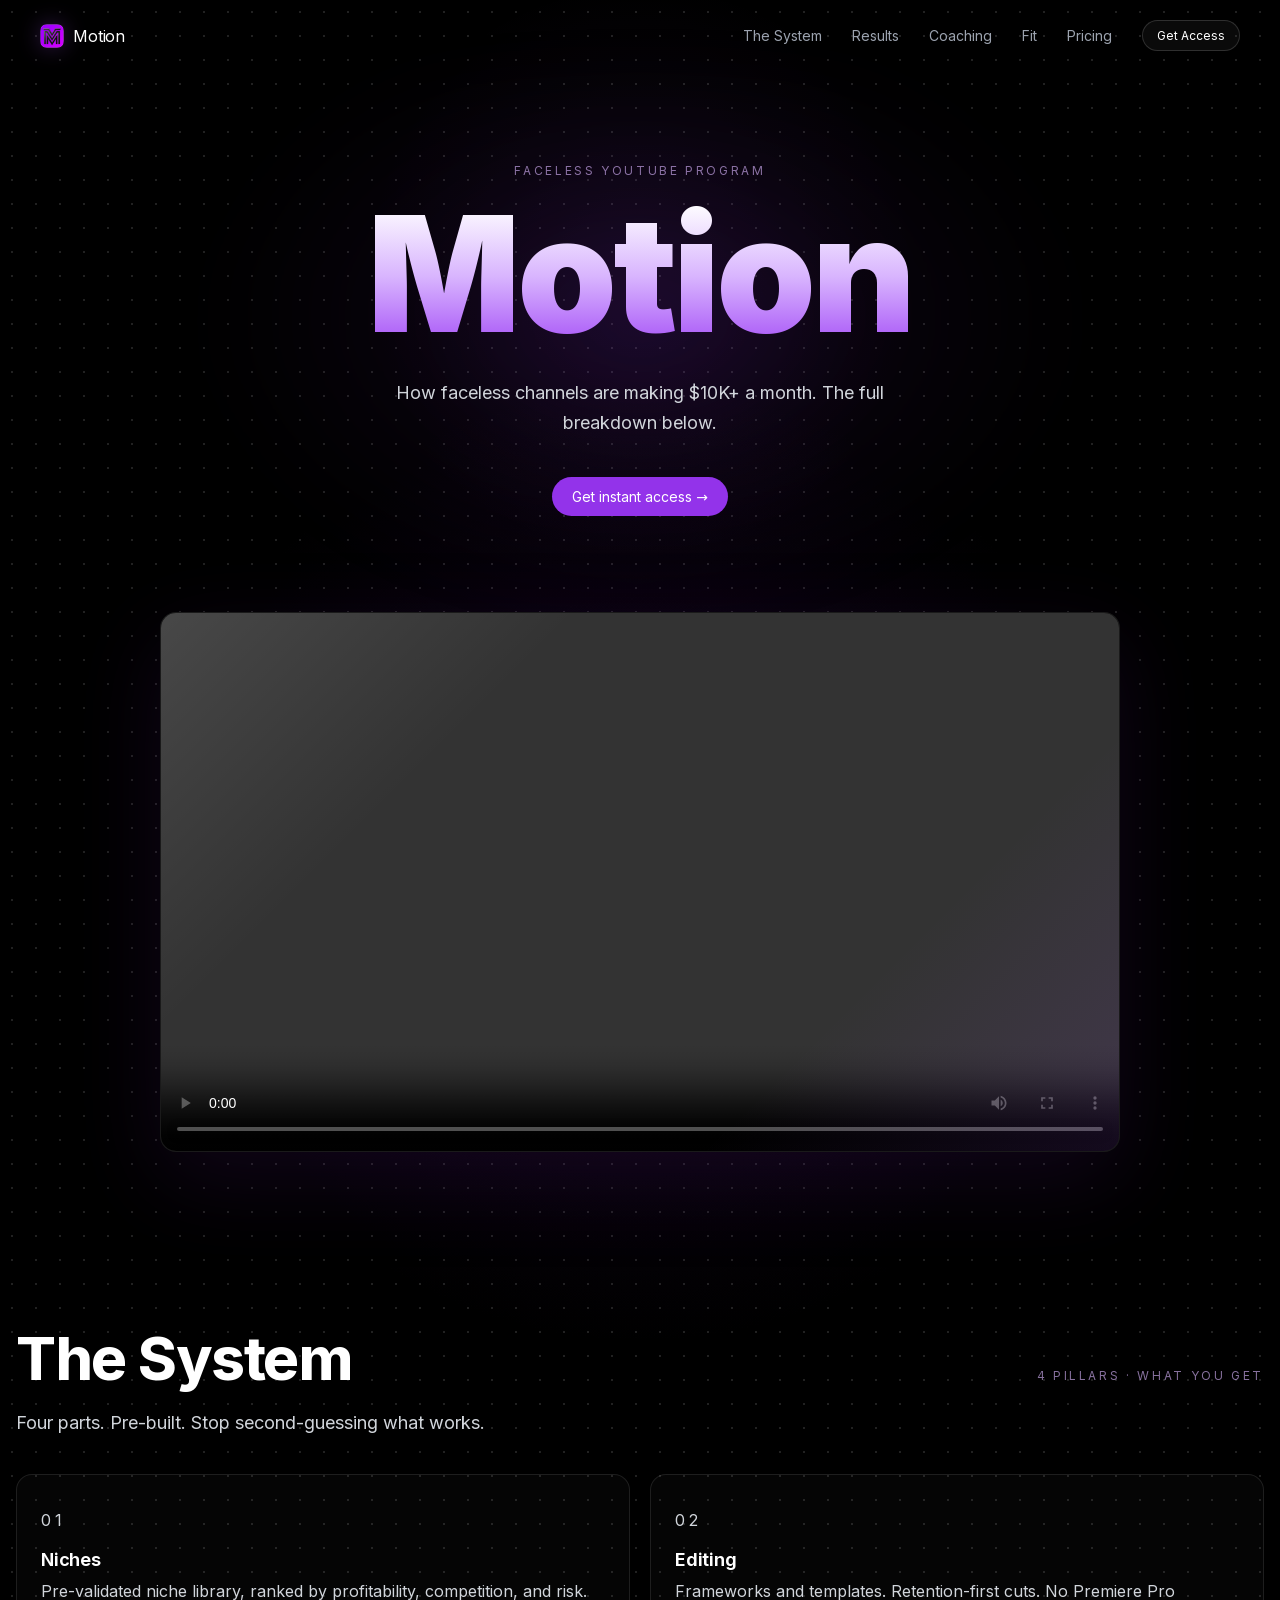
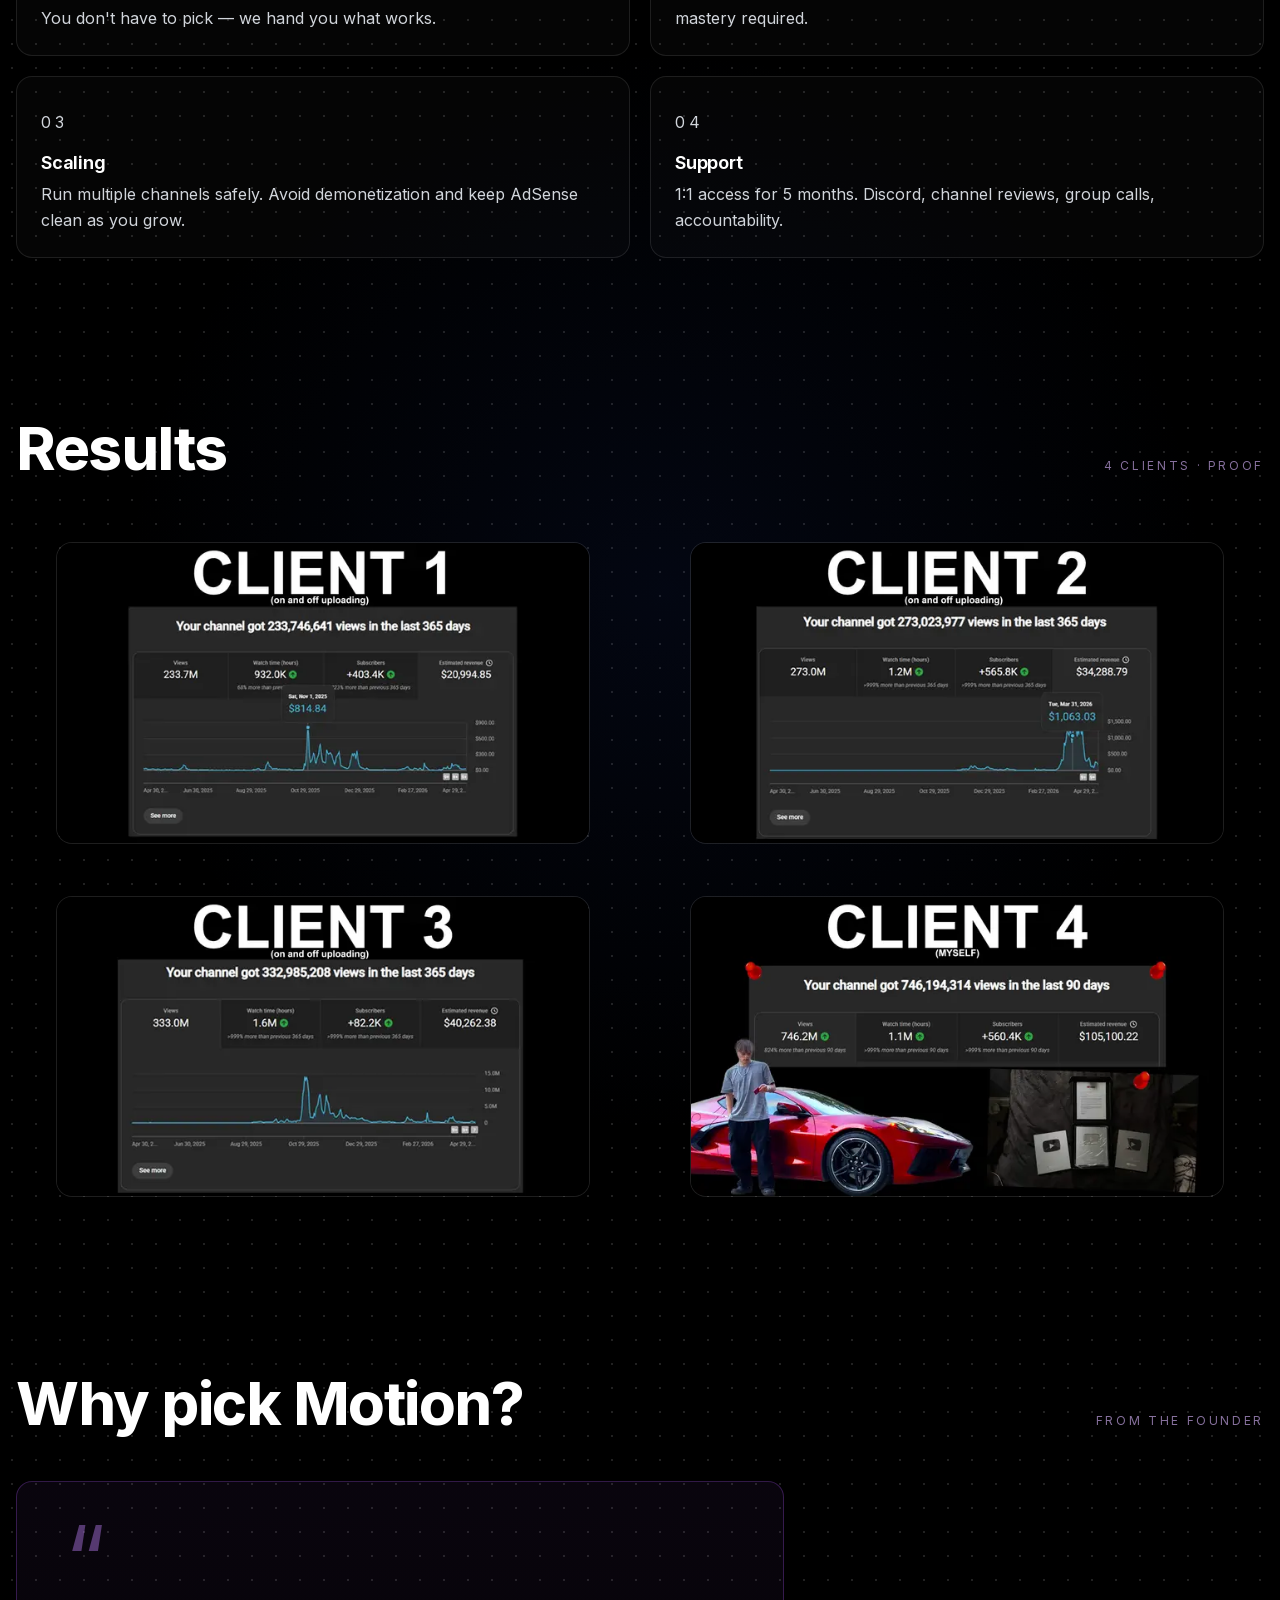
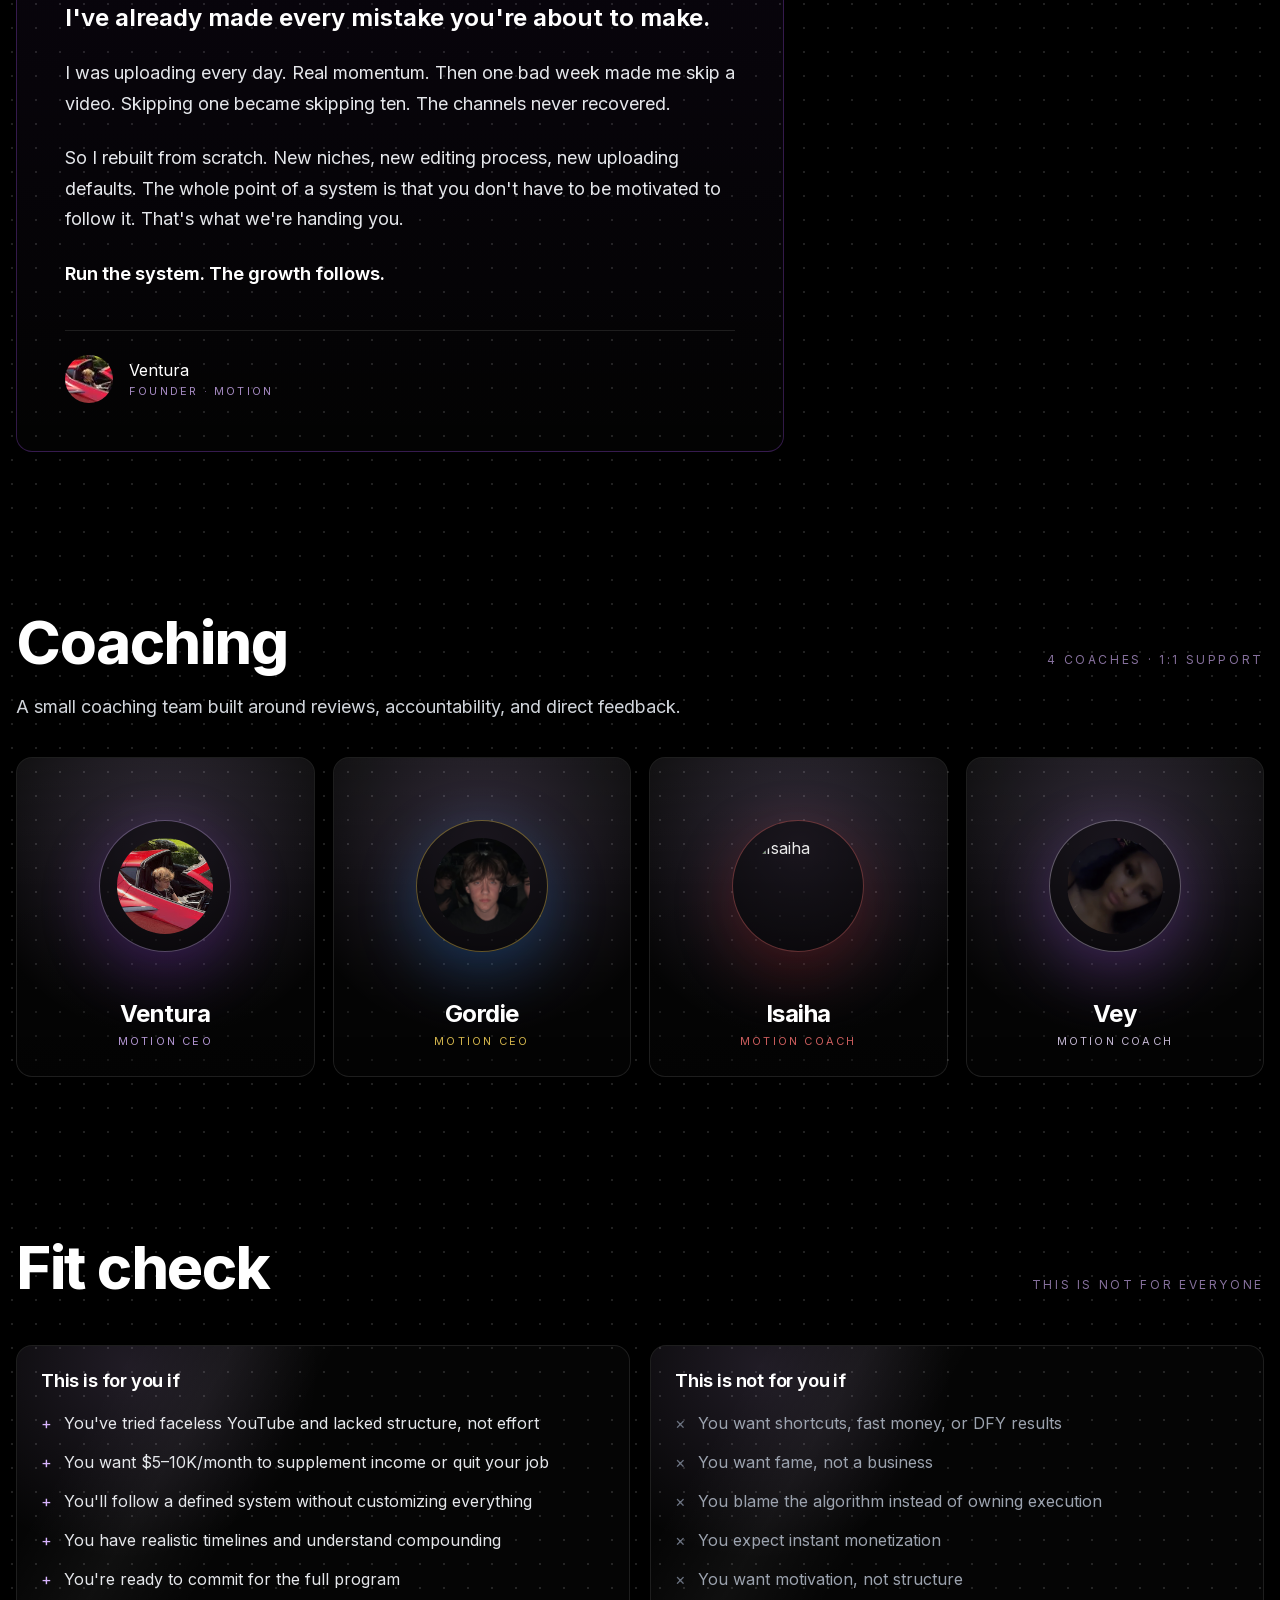
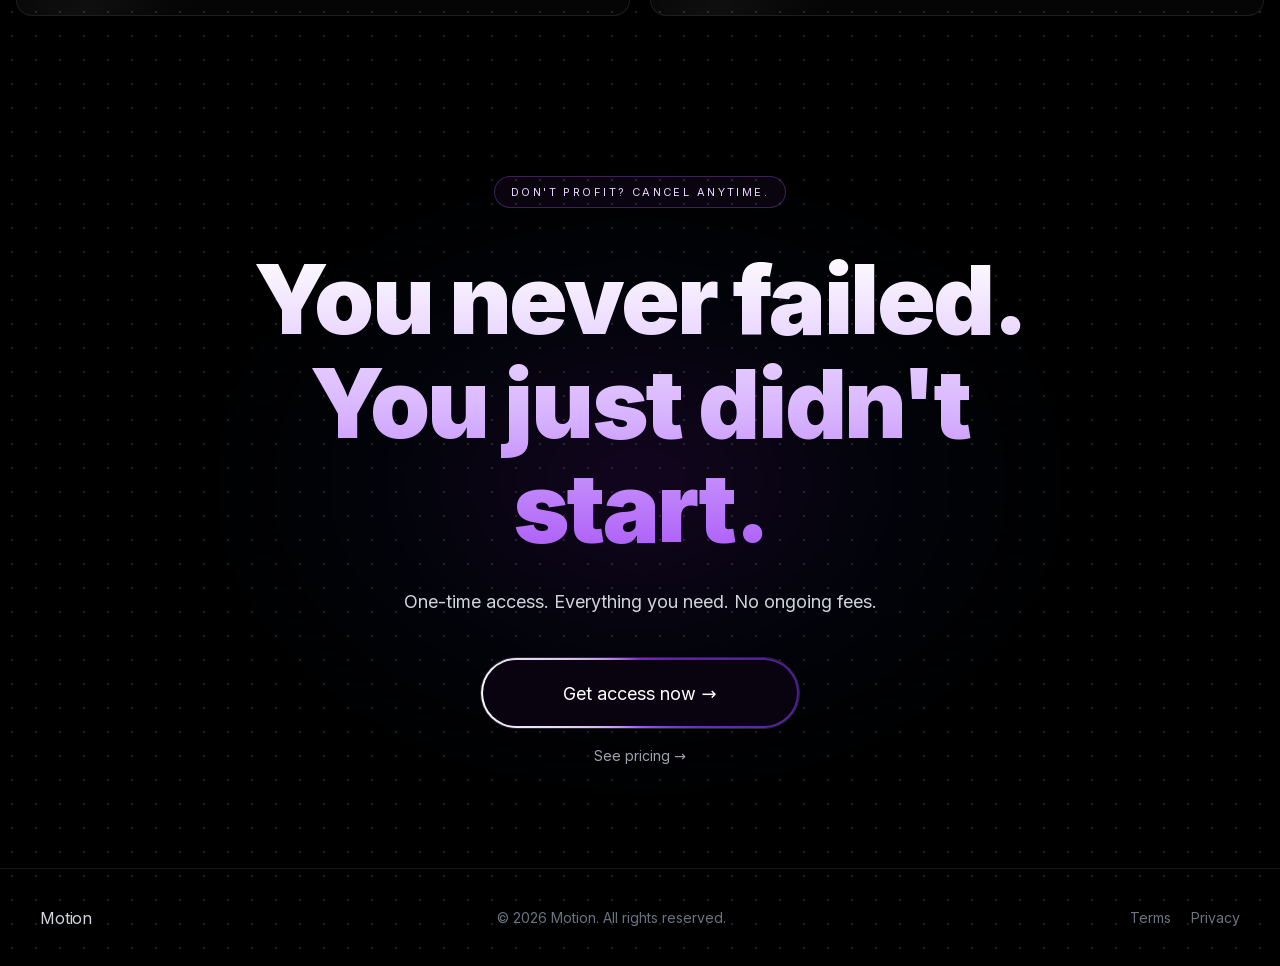
==== index.html @ a5bcd972 "Updated Repo New changes" ====
<!doctype html>
<html lang="en">
  <head>
    <meta charset="utf-8">
    <meta name="viewport" content="width=device-width, initial-scale=1">
    <title>Motion</title>
    <meta name="description" content="How faceless channels are making $10K+ a month.">
    <link rel="icon" type="image/png" href="./assets/motion-logo.png">
    <link rel="apple-touch-icon" href="./assets/motion-logo.png">
    <link rel="stylesheet" href="./styles.css">
  </head>
  <body>
    <main class="site">
      <header class="nav">
        <div class="nav-inner">
          <a class="brand" href="./"><img src="./assets/motion-logo.png" alt="" aria-hidden="true">Motion</a>
          <nav class="nav-links" aria-label="Main navigation">
            <a href="#system">The System</a>
            <a href="#results">Results</a>
            <a href="#coaching">Coaching</a>
            <a href="#fit">Fit</a>
            <a href="./pricing/">Pricing</a>
            <a class="pill" href="https://whop.com/joined/m0tion/products/doubletake-cd/">Get Access</a>
          </nav>
        </div>
      </header>

      <section class="hero" id="top">
        <div class="container">
          <p class="eyebrow">FACELESS YOUTUBE PROGRAM</p>
          <h1 class="motion-title text-purple-grad">Motion</h1>
          <p class="hero-copy">How faceless channels are making $10K+ a month. The full breakdown below.</p>
          <a class="primary" href="https://whop.com/joined/m0tion/products/doubletake-cd/">Get instant access →</a>
        </div>
      </section>

      <section class="video-section">
        <div class="container">
          <div class="video-wrap">
            <video class="vsl" src="./assets/vsl.mp4" controls playsinline preload="metadata"></video>
          </div>
        </div>
      </section>

      <section id="system">
        <div class="container">
          <div class="section-head">
            <h2>The System</h2>
            <span>4 PILLARS · WHAT YOU GET</span>
          </div>
          <p class="section-copy">Four parts. Pre-built. Stop second-guessing what works.</p>
          <div class="grid-two">
            <article class="card">
              <p class="num">01</p>
              <h3>Niches</h3>
              <p>Pre-validated niche library, ranked by profitability, competition, and risk. You don't have to pick — we hand you what works.</p>
            </article>
            <article class="card">
              <p class="num">02</p>
              <h3>Editing</h3>
              <p>Frameworks and templates. Retention-first cuts. No Premiere Pro mastery required.</p>
            </article>
            <article class="card">
              <p class="num">03</p>
              <h3>Scaling</h3>
              <p>Run multiple channels safely. Avoid demonetization and keep AdSense clean as you grow.</p>
            </article>
            <article class="card">
              <p class="num">04</p>
              <h3>Support</h3>
              <p>1:1 access for 5 months. Discord, channel reviews, group calls, accountability.</p>
            </article>
          </div>
        </div>
      </section>

      <section id="results">
        <div class="container">
          <div class="section-head">
            <h2>Results</h2>
            <span>4 CLIENTS · PROOF</span>
          </div>
          <div class="proof-grid">
            <figure class="proof"><img src="./assets/client-1.webp" alt="Client 1 — 233.7M views, $20,994 in last 365 days"></figure>
            <figure class="proof"><img src="./assets/client-2.webp" alt="Client 2 — 273.0M views, $34,288 in last 365 days"></figure>
            <figure class="proof"><img src="./assets/client-3.webp" alt="Client 3 — 333.0M views, $40,262 in last 365 days"></figure>
            <figure class="proof"><img src="./assets/client-4.webp" alt="Client 4 — 746.2M views, $105,100 in last 90 days"></figure>
          </div>
        </div>
      </section>

      <section>
        <div class="container">
          <div class="section-head">
            <h2>Why pick Motion?</h2>
            <span>FROM THE FOUNDER</span>
          </div>
          <div class="quote">
            <div class="quote-inner">
              <span class="mark">“</span>
              <article>
                <p>I've already made every mistake you're about to make.</p>
                <p>I was uploading every day. Real momentum. Then one bad week made me skip a video. Skipping one became skipping ten. The channels never recovered.</p>
                <p>So I rebuilt from scratch. New niches, new editing process, new uploading defaults. The whole point of a system is that you don't have to be motivated to follow it. That's what we're handing you.</p>
                <p>Run the system. The growth follows.</p>
              </article>
              <div class="founder">
                <img src="./assets/ventura.webp" alt="Ventura">
                <div>
                  <p>Ventura</p>
                  <p>FOUNDER · MOTION</p>
                </div>
              </div>
            </div>
          </div>
        </div>
      </section>

      <section id="coaching">
        <div class="container">
          <div class="section-head">
            <h2>Coaching</h2>
            <span>4 COACHES · 1:1 SUPPORT</span>
          </div>
          <p class="section-copy">A small coaching team built around reviews, accountability, and direct feedback.</p>
          <div class="coach-grid">
            <a class="coach-card theme-ventura" href="./coaches/coach-1/">
              <span class="coach-photo"><img src="./assets/ventura-coach.jpg" alt="Ventura"></span>
              <span class="coach-info">
                <span class="coach-name">Ventura</span>
                <span class="coach-role">Motion CEO</span>
              </span>
            </a>
            <a class="coach-card theme-gordie" href="./coaches/coach-2/">
              <span class="coach-photo"><img src="./assets/gordie-coach.png" alt="gordie"></span>
              <span class="coach-info">
                <span class="coach-name">Gordie</span>
                <span class="coach-role">Motion CEO</span>
              </span>
            </a>
            <a class="coach-card theme-isaiha" href="./coaches/coach-3/">
              <span class="coach-photo"><img class="face-focus-isaiha" src="./assets/isaiha-coach.png" alt="Isaiha"></span>
              <span class="coach-info">
                <span class="coach-name">Isaiha</span>
                <span class="coach-role">Motion Coach</span>
              </span>
            </a>
            <a class="coach-card theme-vey" href="./coaches/coach-4/">
              <span class="coach-photo"><img class="face-focus-vey" src="./assets/vey-coach.png" alt="Vey"></span>
              <span class="coach-info">
                <span class="coach-name">Vey</span>
                <span class="coach-role">Motion Coach</span>
              </span>
            </a>
          </div>
        </div>
      </section>

      <section id="fit">
        <div class="container">
          <div class="section-head">
            <h2>Fit check</h2>
            <span>THIS IS NOT FOR EVERYONE</span>
          </div>
          <div class="grid-two">
            <article class="fit-card">
              <h3>This is for you if</h3>
              <ul>
                <li><span>+</span><span>You've tried faceless YouTube and lacked structure, not effort</span></li>
                <li><span>+</span><span>You want $5–10K/month to supplement income or quit your job</span></li>
                <li><span>+</span><span>You'll follow a defined system without customizing everything</span></li>
                <li><span>+</span><span>You have realistic timelines and understand compounding</span></li>
                <li><span>+</span><span>You're ready to commit for the full program</span></li>
              </ul>
            </article>
            <article class="fit-card muted">
              <h3>This is not for you if</h3>
              <ul>
                <li><span>×</span><span>You want shortcuts, fast money, or DFY results</span></li>
                <li><span>×</span><span>You want fame, not a business</span></li>
                <li><span>×</span><span>You blame the algorithm instead of owning execution</span></li>
                <li><span>×</span><span>You expect instant monetization</span></li>
                <li><span>×</span><span>You want motivation, not structure</span></li>
              </ul>
            </article>
          </div>
        </div>
      </section>

      <section class="cta">
        <div class="container">
          <span class="badge">DON'T PROFIT? CANCEL ANYTIME.</span>
          <h2 class="text-purple-grad">You never failed. You just didn't start.</h2>
          <p>One-time access. Everything you need. No ongoing fees.</p>
          <a class="big-button" href="https://whop.com/joined/m0tion/products/doubletake-cd/">Get access now →</a>
          <a class="pricing-link" href="./pricing/">See pricing →</a>
        </div>
      </section>

      <footer class="footer">
        <div class="footer-inner">
          <span class="brand">Motion</span>
          <span>© 2026 Motion. All rights reserved.</span>
          <span class="footer-links"><a href="#">Terms</a><a href="#">Privacy</a></span>
        </div>
      </footer>
    </main>
    <script src="./script.js"></script>
  </body>
</html>
---- styles.css ----
@font-face {
  font-family: "MotionSans";
  src: url("./assets/font.woff2") format("woff2");
  font-weight: 100 900;
  font-display: swap;
}

:root {
  color-scheme: dark;
  --bg: #000;
  --white: #fff;
  --muted: #9ca3af;
  --soft: #d1d5db;
  --line: rgba(255, 255, 255, .10);
  --panel: rgba(255, 255, 255, .02);
  --purple: #9333ea;
  --purple-soft: rgba(216, 180, 254, .62);
  --coach-rgb: 168, 85, 247;
  --coach-soft-rgb: 216, 180, 254;
  --coach-contrast-rgb: 147, 51, 234;
  --cursor-rgb: 168, 85, 247;
}

.theme-ventura {
  --coach-rgb: 168, 85, 247;
  --coach-soft-rgb: 216, 180, 254;
  --coach-contrast-rgb: 147, 51, 234;
  --cursor-rgb: 168, 85, 247;
}

.theme-vey {
  --coach-rgb: 192, 132, 252;
  --coach-soft-rgb: 237, 221, 255;
  --coach-contrast-rgb: 168, 85, 247;
  --cursor-rgb: 192, 132, 252;
}

.theme-gordie {
  --coach-rgb: 96, 190, 255;
  --coach-soft-rgb: 255, 218, 92;
  --coach-contrast-rgb: 30, 144, 255;
  --cursor-rgb: 96, 190, 255;
}

.theme-isaiha {
  --coach-rgb: 239, 68, 68;
  --coach-soft-rgb: 248, 113, 113;
  --coach-contrast-rgb: 185, 28, 28;
  --cursor-rgb: 239, 68, 68;
}

* { box-sizing: border-box; }

html {
  scroll-behavior: smooth;
  background: var(--bg);
}

body {
  margin: 0;
  min-height: 100vh;
  font-family: MotionSans, Inter, ui-sans-serif, system-ui, -apple-system, BlinkMacSystemFont, "Segoe UI", sans-serif;
  background:
    radial-gradient(circle at 50% 15%, rgba(88, 28, 135, .19), transparent 30rem),
    radial-gradient(circle at 52% 38%, rgba(30, 64, 175, .10), transparent 34rem),
    radial-gradient(rgba(255,255,255,.13) 1px, transparent 1px),
    #000;
  background-size: auto, auto, 24px 24px, auto;
  color: var(--white);
  letter-spacing: 0;
}

body::before {
  content: "";
  position: fixed;
  inset: 0;
  pointer-events: none;
  background: radial-gradient(circle at var(--mx, 50%) var(--my, 30%), rgba(var(--cursor-rgb), .085), transparent 18rem);
  opacity: .7;
  mix-blend-mode: screen;
}

body.theme-gordie {
  background:
    radial-gradient(circle at 44% 15%, rgba(96, 190, 255, .18), transparent 30rem),
    radial-gradient(circle at 68% 40%, rgba(255, 218, 92, .10), transparent 34rem),
    radial-gradient(rgba(255,255,255,.13) 1px, transparent 1px),
    #000;
  background-size: auto, auto, 24px 24px, auto;
}

body.theme-isaiha {
  background:
    radial-gradient(circle at 48% 14%, rgba(239, 68, 68, .18), transparent 30rem),
    radial-gradient(circle at 60% 42%, rgba(185, 28, 28, .12), transparent 34rem),
    radial-gradient(rgba(255,255,255,.13) 1px, transparent 1px),
    #000;
  background-size: auto, auto, 24px 24px, auto;
}

body.theme-vey {
  background:
    radial-gradient(circle at 48% 14%, rgba(192, 132, 252, .18), transparent 30rem),
    radial-gradient(circle at 58% 42%, rgba(237, 221, 255, .07), transparent 34rem),
    radial-gradient(rgba(255,255,255,.13) 1px, transparent 1px),
    #000;
  background-size: auto, auto, 24px 24px, auto;
}

body.theme-ventura::before,
body.theme-vey::before,
body.theme-gordie::before,
body.theme-isaiha::before {
  background: radial-gradient(circle at var(--mx, 50%) var(--my, 30%), rgba(var(--cursor-rgb), .10), transparent 18rem);
}

a {
  color: inherit;
  text-decoration: none;
}

.site {
  min-height: 100vh;
  overflow-x: hidden;
}

.nav {
  padding: 20px 24px;
}

.nav-inner,
.container,
.footer-inner {
  width: min(100%, 1280px);
  margin: 0 auto;
  padding: 0 16px;
}

.nav-inner {
  display: flex;
  align-items: center;
  justify-content: space-between;
}

.brand {
  display: inline-flex;
  align-items: center;
  gap: 9px;
  font-size: 16px;
  line-height: 1;
  letter-spacing: -.01em;
}

.brand img {
  width: 24px;
  height: 24px;
  display: block;
  border-radius: 7px;
  box-shadow: 0 0 22px rgba(168,85,247,.28);
}

.nav-links {
  display: flex;
  align-items: center;
  gap: 30px;
  color: #9ca3af;
  font-size: 14px;
}

.nav-links a:not(.pill):hover,
.footer a:hover { color: #fff; }

.pill {
  display: inline-flex;
  align-items: center;
  justify-content: center;
  border: 1px solid rgba(255,255,255,.15);
  border-radius: 999px;
  background: rgba(255,255,255,.04);
  color: #fff;
  padding: 7px 14px;
  font-size: 12px;
  transition: .2s ease;
}

.pill:hover {
  background: rgba(255,255,255,.08);
  border-color: rgba(255,255,255,.25);
}

.hero {
  position: relative;
  isolation: isolate;
  padding: 92px 0 96px;
  text-align: center;
}

.hero::before,
.cta::before {
  content: "";
  position: absolute;
  left: 50%;
  top: 50%;
  width: min(860px, 82vw);
  height: min(520px, 58vw);
  border-radius: 999px;
  background:
    radial-gradient(ellipse at 50% 45%, rgba(126, 34, 206, .18), rgba(88, 28, 135, .08) 38%, transparent 72%);
  filter: blur(34px);
  transform: translate(-50%, -50%);
  z-index: -1;
  animation: glowPulse 6s ease-in-out infinite alternate;
}

.cta::before {
  height: min(620px, 68vw);
  background:
    radial-gradient(ellipse at 50% 50%, rgba(126, 34, 206, .16), rgba(30, 64, 175, .055) 42%, transparent 74%);
}

.eyebrow {
  margin: 0;
  color: var(--purple-soft);
  font-size: 12px;
  text-transform: uppercase;
  letter-spacing: .22em;
}

h1,
h2,
h3,
p { margin: 0; }

.motion-title {
  margin-top: 24px;
  font-size: clamp(72px, 13vw, 160px);
  font-weight: 900;
  line-height: .9;
  letter-spacing: -.025em;
}

.text-purple-grad {
  background: linear-gradient(180deg, #fff 0%, rgb(var(--coach-soft-rgb)) 52%, rgb(var(--coach-rgb)) 100%);
  -webkit-background-clip: text;
  background-clip: text;
  color: transparent;
}

.hero-copy {
  width: min(100%, 576px);
  margin: 32px auto 0;
  color: #d1d5db;
  font-size: 18px;
  line-height: 1.65;
}

.primary {
  display: inline-flex;
  align-items: center;
  justify-content: center;
  gap: 8px;
  margin-top: 40px;
  border-radius: 999px;
  background: #9333ea;
  color: white;
  padding: 11px 20px;
  font-size: 14px;
  transition: .2s ease;
}

.primary:hover { background: #a855f7; }

section {
  padding: 80px 0;
}

.video-section {
  padding: 0 0 96px;
}

.video-wrap {
  position: relative;
  aspect-ratio: 16 / 9;
  width: min(100%, 960px);
  margin: 0 auto;
  overflow: hidden;
  border: 1px solid var(--line);
  border-radius: 16px;
  background: #000;
  box-shadow: 0 28px 90px rgba(88, 28, 135, .18);
}

.video-wrap::before {
  content: "";
  position: absolute;
  inset: 0;
  pointer-events: none;
  background: linear-gradient(135deg, rgba(255,255,255,.10), transparent 28%, transparent 72%, rgba(168,85,247,.12));
  z-index: 1;
}

.vsl {
  position: absolute;
  inset: 0;
  width: 100%;
  height: 100%;
  display: block;
  object-fit: cover;
}

.section-head {
  display: flex;
  align-items: baseline;
  justify-content: space-between;
  gap: 32px;
  margin-bottom: 48px;
}

.section-head h2 {
  font-size: clamp(40px, 6vw, 60px);
  font-weight: 750;
  line-height: 1;
  letter-spacing: -.025em;
}

.section-head span {
  flex-shrink: 0;
  color: var(--purple-soft);
  font-size: 12px;
  text-transform: uppercase;
  letter-spacing: .22em;
}

.section-copy {
  max-width: 680px;
  margin-top: -28px;
  margin-bottom: 36px;
  color: #d1d5db;
  font-size: 18px;
  line-height: 1.65;
}

.grid-two {
  display: grid;
  grid-template-columns: repeat(2, minmax(0, 1fr));
  gap: 20px;
}

.card,
.proof,
.quote,
.fit-card,
.plan {
  border: 1px solid var(--line);
  border-radius: 16px;
  background: var(--panel);
}

.card {
  padding: 24px;
  transition: .25s ease;
}

.card:hover,
.plan:hover {
  border-color: rgba(168, 85, 247, .50);
  background: rgba(168,85,247,.055);
  transform: translateY(-3px);
}

.num {
  color: var(--purple-soft);
  font-size: 11px;
  text-transform: uppercase;
  letter-spacing: .22em;
}

.card h3,
.fit-card h3 {
  margin-top: 16px;
  color: #fff;
  font-size: 18px;
  font-weight: 650;
  letter-spacing: -.01em;
}

.card p {
  margin-top: 8px;
  color: #d1d5db;
  font-size: 16px;
  line-height: 1.65;
}

.proof-grid {
  display: grid;
  grid-template-columns: repeat(2, minmax(0, 1fr));
  gap: 20px;
}

.proof {
  overflow: hidden;
  min-height: 292px;
  display: flex;
  align-items: center;
  justify-content: center;
}

.proof img {
  display: block;
  width: 100%;
  height: auto;
  transition: transform .35s ease, filter .35s ease;
}

.proof:hover img {
  transform: scale(1.025);
  filter: brightness(1.08);
}

.quote {
  max-width: 768px;
  overflow: hidden;
  border-color: rgba(168,85,247,.28);
  background: linear-gradient(180deg, rgba(168,85,247,.055), rgba(255,255,255,.01));
}

.quote-inner {
  padding: 48px;
}

.mark {
  display: block;
  color: rgba(192, 132, 252, .42);
  font-size: 92px;
  line-height: .65;
  user-select: none;
}

.quote article {
  margin-top: 12px;
  display: grid;
  gap: 24px;
  color: #e5e7eb;
  font-size: 18px;
  line-height: 1.7;
}

.quote article p:first-child {
  color: #fff;
  font-size: 24px;
  font-weight: 650;
  line-height: 1.35;
}

.quote article p:last-child {
  color: #fff;
  font-weight: 650;
}

.founder {
  display: flex;
  align-items: center;
  gap: 16px;
  margin-top: 40px;
  border-top: 1px solid var(--line);
  padding-top: 24px;
}

.founder img {
  width: 48px;
  height: 48px;
  border-radius: 999px;
}

.founder p:first-child { color: #fff; }
.founder p:last-child {
  margin-top: 4px;
  color: rgba(216, 180, 254, .75);
  font-size: 11px;
  text-transform: uppercase;
  letter-spacing: .2em;
}

.coach-grid {
  display: grid;
  grid-template-columns: repeat(4, minmax(0, 1fr));
  gap: 18px;
}

.coach-card {
  position: relative;
  overflow: hidden;
  display: block;
  min-height: 320px;
  border: 1px solid var(--line);
  border-radius: 16px;
  background: rgba(255,255,255,.02);
  transition: transform .35s cubic-bezier(.2, .8, .2, 1), border-color .35s ease, box-shadow .35s ease, background .35s ease;
}

.coach-card::before {
  content: "";
  position: absolute;
  inset: 0;
  pointer-events: none;
  background:
    linear-gradient(180deg, rgba(255,255,255,.035), transparent 42%, rgba(0,0,0,.38) 100%),
    radial-gradient(circle at 50% 28%, rgba(216,180,254,.20), transparent 12rem);
  z-index: 1;
}

.coach-card::after {
  content: "";
  position: absolute;
  inset: -40%;
  background: conic-gradient(from 180deg, transparent, rgba(var(--coach-rgb),.28), rgba(var(--coach-soft-rgb),.20), transparent 34%);
  opacity: 0;
  transform: rotate(-35deg);
  transition: opacity .35s ease, transform .7s cubic-bezier(.2, .8, .2, 1);
}

.coach-card:hover,
.coach-card:focus-visible {
  border-color: rgba(var(--coach-rgb),.58);
  background: rgba(var(--coach-rgb),.055);
  box-shadow: 0 24px 80px rgba(var(--coach-contrast-rgb),.26);
  transform: translateY(-8px);
  outline: none;
}

.coach-card:hover::after,
.coach-card:focus-visible::after {
  opacity: 1;
  transform: rotate(18deg);
}

.coach-photo {
  position: absolute;
  left: 50%;
  top: 62px;
  z-index: 2;
  display: grid;
  place-items: center;
  width: 132px;
  height: 132px;
  border: 1px solid rgba(var(--coach-soft-rgb),.36);
  border-radius: 999px;
  background: rgba(0,0,0,.48);
  box-shadow: 0 18px 60px rgba(var(--coach-contrast-rgb),.26);
  transform: translateX(-50%);
  transition: transform .45s cubic-bezier(.2, .8, .2, 1), border-color .3s ease, box-shadow .3s ease;
}

.coach-photo img {
  width: 96px;
  height: 96px;
  display: block;
  border-radius: inherit;
  object-fit: cover;
  filter: saturate(.95) brightness(.92);
  transition: transform .55s cubic-bezier(.2, .8, .2, 1), filter .35s ease;
}

.coach-card:hover .coach-photo,
.coach-card:focus-visible .coach-photo {
  border-color: rgba(var(--coach-soft-rgb),.70);
  box-shadow: 0 24px 78px rgba(var(--coach-rgb),.34);
  transform: translateX(-50%) translateY(-8px) scale(1.04);
}

.coach-card:hover .coach-photo img,
.coach-card:focus-visible .coach-photo img {
  filter: saturate(1.08) brightness(1);
  transform: scale(1.08) rotate(2deg);
}

.coach-info {
  position: absolute;
  left: 22px;
  right: 22px;
  bottom: 28px;
  z-index: 2;
  display: grid;
  gap: 6px;
  text-align: center;
  transition: transform .35s cubic-bezier(.2, .8, .2, 1);
}

.coach-card:hover .coach-info,
.coach-card:focus-visible .coach-info {
  transform: translateY(-4px);
}

.coach-name {
  color: #fff;
  font-size: 24px;
  font-weight: 700;
  letter-spacing: -.02em;
}

.coach-role {
  color: rgba(var(--coach-soft-rgb),.82);
  font-size: 11px;
  text-transform: uppercase;
  letter-spacing: .2em;
}

.coach-page {
  min-height: auto;
  padding: 52px 0 12px;
}

.coach-profile {
  display: grid;
  grid-template-columns: minmax(240px, 360px) 1fr;
  gap: 44px;
  align-items: center;
}

.coach-portrait {
  display: grid;
  place-items: center;
  aspect-ratio: 4 / 5;
  border: 1px solid rgba(var(--coach-rgb),.32);
  border-radius: 16px;
  background:
    radial-gradient(circle at 50% 38%, rgba(var(--coach-soft-rgb),.20), transparent 13rem),
    radial-gradient(circle at 52% 62%, rgba(var(--coach-rgb),.10), transparent 15rem),
    rgba(255,255,255,.02);
  box-shadow: 0 28px 100px rgba(var(--coach-contrast-rgb),.24);
}

.coach-portrait img {
  width: min(190px, 46%);
  height: auto;
  aspect-ratio: 1;
  display: block;
  border: 1px solid rgba(var(--coach-soft-rgb),.42);
  border-radius: 999px;
  object-fit: cover;
  box-shadow: 0 22px 80px rgba(0,0,0,.42), 0 0 48px rgba(var(--coach-rgb),.20);
}

.face-focus-vey {
  object-position: 63% 30%;
}

.face-focus-isaiha {
  object-position: 50% 62%;
}

.coach-detail-copy .eyebrow {
  margin-bottom: 18px;
}

.coach-detail-copy h1 {
  font-size: clamp(54px, 8vw, 96px);
  font-weight: 900;
  line-height: 1.08;
  letter-spacing: -.035em;
  padding-bottom: .06em;
}

.coach-detail-copy p {
  max-width: 640px;
  margin-top: 18px;
  color: #d1d5db;
  font-size: 18px;
  line-height: 1.7;
}

.coach-actions {
  display: flex;
  align-items: center;
  gap: 18px;
  flex-wrap: wrap;
  margin-top: 28px;
}

.back-link {
  display: inline-flex;
  color: rgba(var(--coach-soft-rgb),.92);
  font-size: 14px;
}

.scroll-link {
  display: inline-flex;
  align-items: center;
  border: 1px solid rgba(var(--coach-soft-rgb),.28);
  border-radius: 999px;
  background: rgba(var(--coach-rgb),.07);
  color: #fff;
  padding: 8px 13px;
  font-size: 13px;
  transition: border-color .2s ease, background .2s ease, transform .2s ease;
}

.back-link:hover,
.scroll-link:hover {
  text-decoration: underline;
  text-underline-offset: 4px;
}

.scroll-link:hover {
  border-color: rgba(var(--coach-soft-rgb),.50);
  background: rgba(var(--coach-rgb),.13);
  transform: translateY(-2px);
  text-decoration: none;
}

.coach-section {
  padding: 18px 0 64px;
}

.coach-section .section-head {
  margin-bottom: 30px;
}

.coach-story {
  padding-bottom: 34px;
}

.story-panel {
  position: relative;
  overflow: hidden;
  display: grid;
  grid-template-columns: minmax(0, 1fr) minmax(230px, 320px);
  gap: 28px;
  align-items: center;
  max-width: 1060px;
  border: 1px solid rgba(var(--coach-rgb),.26);
  border-radius: 16px;
  background:
    radial-gradient(circle at 10% 0%, rgba(var(--coach-soft-rgb),.13), transparent 16rem),
    radial-gradient(circle at 88% 100%, rgba(var(--coach-rgb),.09), transparent 15rem),
    rgba(255,255,255,.02);
  padding: 34px;
}

.story-panel::before {
  content: "";
  position: absolute;
  inset: 0;
  pointer-events: none;
  background: linear-gradient(120deg, transparent 20%, rgba(255,255,255,.045), transparent 46%);
  opacity: .75;
}

.story-copy,
.story-photo {
  position: relative;
  z-index: 1;
}

.story-panel p {
  position: relative;
  max-width: 780px;
  color: #e5e7eb;
  font-size: 20px;
  line-height: 1.75;
}

.story-photo {
  overflow: hidden;
  margin: 0;
  aspect-ratio: 4 / 5;
  border: 1px solid rgba(var(--coach-soft-rgb),.28);
  border-radius: 14px;
  background: #050505;
  box-shadow: 0 22px 80px rgba(0,0,0,.35);
}

.story-photo img {
  width: 100%;
  height: 100%;
  display: block;
  object-fit: cover;
  object-position: 50% 30%;
  transition: transform .55s cubic-bezier(.2, .8, .2, 1), filter .35s ease;
}

.story-panel:hover .story-photo img {
  filter: brightness(1.06) saturate(1.05);
  transform: scale(1.045);
}

.channel-grid {
  display: grid;
  grid-template-columns: repeat(2, minmax(0, 1fr));
  gap: 18px;
}

.channel-grid-single {
  grid-template-columns: minmax(0, 1fr);
  max-width: 680px;
}

.channel-card {
  position: relative;
  overflow: hidden;
  display: grid;
  grid-template-columns: auto 1fr auto;
  align-items: center;
  gap: 18px;
  min-height: 112px;
  border: 1px solid rgba(var(--coach-rgb),.18);
  border-radius: 16px;
  background: rgba(255,255,255,.02);
  padding: 18px;
  transition: transform .35s cubic-bezier(.2, .8, .2, 1), border-color .35s ease, background .35s ease, box-shadow .35s ease;
}

.channel-card::before {
  content: "";
  position: absolute;
  inset: 0;
  pointer-events: none;
  background:
    radial-gradient(circle at 12% 50%, rgba(var(--coach-soft-rgb),.20), transparent 13rem),
    linear-gradient(110deg, transparent 28%, rgba(255,255,255,.045), transparent 55%);
  opacity: 0;
  transform: translateX(-20%);
  transition: opacity .35s ease, transform .55s cubic-bezier(.2, .8, .2, 1);
}

.channel-card:hover,
.channel-card:focus-visible {
  border-color: rgba(var(--coach-rgb),.58);
  background: rgba(var(--coach-rgb),.05);
  box-shadow: 0 18px 70px rgba(var(--coach-contrast-rgb),.20);
  transform: translateY(-5px);
  outline: none;
}

.channel-card:hover::before,
.channel-card:focus-visible::before {
  opacity: 1;
  transform: translateX(0);
}

.channel-card img {
  position: relative;
  z-index: 1;
  width: 74px;
  height: 74px;
  border: 1px solid rgba(var(--coach-soft-rgb),.38);
  border-radius: 14px;
  object-fit: cover;
  box-shadow: 0 14px 42px rgba(0,0,0,.34);
  transition: transform .4s cubic-bezier(.2, .8, .2, 1), filter .3s ease;
}

.channel-card:hover img,
.channel-card:focus-visible img {
  filter: brightness(1.08) saturate(1.08);
  transform: scale(1.08) rotate(-2deg);
}

.channel-copy,
.channel-count {
  position: relative;
  z-index: 1;
}

.channel-copy {
  display: grid;
  gap: 4px;
}

.channel-name {
  color: #fff;
  font-size: 21px;
  font-weight: 700;
  letter-spacing: -.015em;
}

.channel-handle {
  color: rgba(var(--coach-soft-rgb),.76);
  font-size: 13px;
}

.channel-count {
  justify-self: end;
  border: 1px solid rgba(255,255,255,.10);
  border-radius: 999px;
  background: rgba(255,255,255,.035);
  color: #d1d5db;
  padding: 8px 12px;
  font-size: 13px;
  white-space: nowrap;
}

.photo-board-section {
  padding-top: 18px;
}

.photo-board {
  display: grid;
  grid-template-columns: repeat(4, minmax(0, 1fr));
  gap: 18px;
  align-items: center;
}

.photo-board-three {
  grid-template-columns: repeat(3, minmax(0, 1fr));
}

.photo-board-two {
  grid-template-columns: minmax(0, .8fr) minmax(0, 1.2fr);
}

.photo-placeholder {
  display: grid;
  place-items: center;
  min-height: 190px;
  border: 2px dashed rgba(var(--coach-rgb),.38);
  border-radius: 14px;
  background:
    radial-gradient(circle at 50% 0%, rgba(var(--coach-soft-rgb),.11), transparent 14rem),
    rgba(255,255,255,.02);
  color: rgba(229,231,235,.78);
  font-size: 18px;
}

.board-photo {
  position: relative;
  overflow: hidden;
  margin: 0;
  min-height: 260px;
  border: 3px solid rgba(var(--coach-rgb),.46);
  border-radius: 10px;
  background: #050505;
  box-shadow: 0 22px 70px rgba(0,0,0,.46), 0 0 0 1px rgba(var(--coach-soft-rgb),.14);
  transition: transform .35s cubic-bezier(.2, .8, .2, 1), box-shadow .35s ease, filter .35s ease;
}

.board-photo::before {
  content: "";
  position: absolute;
  inset: 0;
  pointer-events: none;
  background: linear-gradient(135deg, rgba(255,255,255,.18), transparent 34%, transparent 70%, rgba(var(--coach-rgb),.15));
  z-index: 1;
}

.board-photo img {
  width: 100%;
  height: 100%;
  display: block;
  object-fit: cover;
  transition: transform .45s cubic-bezier(.2, .8, .2, 1), filter .35s ease;
}

.photo-focus-isaiha-close {
  object-position: 52% 38%;
}

.photo-focus-isaiha-horse {
  object-position: 50% 38%;
}

.board-photo-wide {
  grid-column: span 2;
}

.tilt-left { transform: rotate(-3deg); }
.tilt-right { transform: rotate(3deg); }
.tilt-left-soft { transform: rotate(-1.8deg); }
.tilt-right-soft { transform: rotate(1.8deg); }

.board-photo:hover {
  z-index: 2;
  filter: brightness(1.04);
  box-shadow: 0 30px 90px rgba(var(--coach-contrast-rgb),.34), 0 0 0 1px rgba(var(--coach-soft-rgb),.24);
  transform: rotate(0deg) translateY(-8px) scale(1.025);
}

.board-photo:hover img {
  transform: scale(1.045);
}

.fit-card {
  position: relative;
  overflow: hidden;
  padding: 24px;
  transition: border-color .3s ease, background .3s ease, transform .3s ease, box-shadow .3s ease;
}

.fit-card::before {
  content: "";
  position: absolute;
  inset: -1px;
  pointer-events: none;
  background:
    radial-gradient(circle at 18% 8%, rgba(216, 180, 254, .13), transparent 12rem),
    linear-gradient(120deg, transparent 15%, rgba(255,255,255,.045), transparent 42%);
  opacity: 0;
  transform: translateX(-18%);
  transition: opacity .35s ease, transform .55s cubic-bezier(.2, .8, .2, 1);
}

.fit-card:hover {
  border-color: rgba(168, 85, 247, .42);
  background: rgba(168, 85, 247, .045);
  box-shadow: 0 18px 60px rgba(88, 28, 135, .16);
  transform: translateY(-4px);
}

.fit-card:hover::before,
.fit-card.is-visible::before {
  opacity: 1;
  transform: translateX(0);
}

.fit-card h3 {
  position: relative;
  margin-top: 0;
  transition: color .3s ease, transform .45s cubic-bezier(.2, .8, .2, 1);
}

.fit-card ul {
  list-style: none;
  display: grid;
  gap: 14px;
  margin: 20px 0 0;
  padding: 0;
}

.fit-card li {
  position: relative;
  display: flex;
  align-items: baseline;
  gap: 12px;
  color: #e5e7eb;
  font-size: 16px;
  line-height: 1.55;
  opacity: 0;
  transform: translateX(-12px);
  transition: opacity .55s cubic-bezier(.2, .8, .2, 1), transform .55s cubic-bezier(.2, .8, .2, 1), color .25s ease;
}

.fit-card.is-visible h3 {
  transform: translateY(0);
}

.fit-card.is-visible li {
  opacity: 1;
  transform: translateX(0);
}

.fit-card:hover h3 {
  color: #f5e8ff;
  transform: translateX(2px);
}

.fit-card:hover li {
  color: #fff;
}

.fit-card li span:first-child {
  flex: 0 0 auto;
  color: #d8b4fe;
}

.fit-card.muted li { color: #9ca3af; }
.fit-card.muted li span:first-child { color: #6b7280; }
.fit-card.muted:hover li { color: #d1d5db; }

.cta {
  position: relative;
  isolation: isolate;
  text-align: center;
  padding-bottom: 104px;
}

.badge {
  display: inline-flex;
  align-items: center;
  justify-content: center;
  border: 1px solid rgba(168,85,247,.32);
  border-radius: 999px;
  background: rgba(168,85,247,.05);
  color: #e9d5ff;
  padding: 8px 16px;
  font-size: 11px;
  text-transform: uppercase;
  letter-spacing: .22em;
}

.cta h2 {
  max-width: 920px;
  margin: 40px auto 0;
  padding-bottom: 8px;
  font-size: clamp(54px, 8.3vw, 96px);
  font-weight: 900;
  line-height: 1.08;
  letter-spacing: -.025em;
}

.cta p {
  max-width: 576px;
  margin: 20px auto 0;
  color: #d1d5db;
  font-size: 18px;
  line-height: 1.65;
}

.big-button {
  position: relative;
  isolation: isolate;
  overflow: hidden;
  display: inline-flex;
  align-items: center;
  justify-content: center;
  width: 320px;
  height: 72px;
  margin-top: 40px;
  border-radius: 999px;
  border: 1px solid rgba(255,255,255,.15);
  color: #fff;
  font-size: 18px;
  transition: transform .2s ease;
}

.big-button::before {
  content: "";
  position: absolute;
  inset: -80%;
  background: conic-gradient(from 90deg, #4c1d95, #a855f7, #fff, #7e22ce, #4c1d95);
  animation: spin 4s linear infinite;
  z-index: -2;
}

.big-button::after {
  content: "";
  position: absolute;
  inset: 2px;
  border-radius: inherit;
  background: #09020f;
  z-index: -1;
}

.big-button:hover { transform: scale(1.03); }

.pricing-link {
  display: block;
  width: fit-content;
  margin: 18px auto 0;
  color: #9ca3af;
  font-size: 14px;
}

.pricing-link:hover {
  color: #d8b4fe;
  text-decoration: underline;
  text-underline-offset: 4px;
}

.pricing-hero {
  padding: 92px 0 96px;
  text-align: center;
}

.pricing-hero h1 {
  margin-top: 16px;
  font-size: clamp(42px, 6vw, 60px);
  font-weight: 760;
  letter-spacing: -.025em;
}

.pricing-hero p {
  max-width: 448px;
  margin: 16px auto 0;
  color: #d1d5db;
  font-size: 18px;
  line-height: 1.55;
}

.plans {
  width: min(100%, 704px);
  margin: 72px auto 0;
  display: grid;
  gap: 16px;
}

.plan {
  display: flex;
  align-items: center;
  justify-content: space-between;
  gap: 24px;
  padding: 28px;
  text-align: left;
  transition: .25s ease;
}

.price {
  display: flex;
  align-items: baseline;
  gap: 8px;
  flex-wrap: wrap;
}

.price strong {
  color: #fff;
  font-size: 32px;
  font-weight: 450;
}

.price span {
  color: #9ca3af;
  font-size: 16px;
}

.discount {
  display: inline-flex;
  align-items: center;
  border-radius: 999px;
  background: rgba(16, 185, 129, .15);
  color: #6ee7b7;
  padding: 4px 8px;
  font-size: 11px;
  font-weight: 700;
  letter-spacing: .08em;
}

.plan p {
  margin-top: 8px;
  color: #9ca3af;
  font-size: 14px;
}

.arrow {
  color: #d8b4fe;
  font-size: 24px;
  transition: transform .2s ease;
}

.plan:hover .arrow { transform: translateX(4px); }

.pricing-note {
  margin-top: 40px;
  color: #6b7280;
  font-size: 14px;
}

.footer {
  border-top: 1px solid rgba(255,255,255,.08);
  color: #6b7280;
  font-size: 14px;
  padding: 40px 24px;
}

.footer-inner {
  display: flex;
  align-items: center;
  justify-content: space-between;
  gap: 20px;
}

.footer .brand { color: #d1d5db; }
.footer-links {
  display: flex;
  gap: 20px;
}

@keyframes spin {
  to { transform: rotate(1turn); }
}

@keyframes glowPulse {
  from {
    opacity: .55;
    transform: translate(-50%, -50%) scale(.96);
  }
  to {
    opacity: .9;
    transform: translate(-50%, -50%) scale(1.035);
  }
}

@keyframes heroIn {
  from {
    opacity: 0;
    transform: translateY(18px) scale(.985);
  }
  to {
    opacity: 1;
    transform: translateY(0) scale(1);
  }
}

.hero .container,
.pricing-hero .container {
  animation: heroIn .9s cubic-bezier(.2, .8, .2, 1) both;
}

.reveal {
  opacity: 0;
  transform: translateY(26px);
  transition: opacity .8s cubic-bezier(.2, .8, .2, 1), transform .8s cubic-bezier(.2, .8, .2, 1);
}

.reveal.is-visible {
  opacity: 1;
  transform: translateY(0);
}

.reveal-stagger > * {
  transition-delay: calc(var(--stagger, 0) * 80ms);
}

@media (max-width: 760px) {
  .nav-links a:not(.pill) { display: none; }
  .hero { padding-top: 80px; }
  .video-section { padding-bottom: 48px; }
  .section-head {
    display: block;
  }
  .section-head span {
    display: block;
    margin-top: 12px;
  }
  .grid-two,
  .proof-grid,
  .coach-grid {
    grid-template-columns: 1fr;
  }
  .coach-card { min-height: 360px; }
  .coach-profile {
    grid-template-columns: 1fr;
    gap: 32px;
  }
  .channel-grid {
    grid-template-columns: 1fr;
  }
  .story-panel {
    grid-template-columns: 1fr;
  }
  .story-photo {
    max-width: 360px;
  }
  .channel-card {
    grid-template-columns: auto 1fr;
  }
  .channel-count {
    grid-column: 2;
    justify-self: start;
    width: fit-content;
  }
  .photo-board {
    grid-template-columns: 1fr;
  }
  .board-photo,
  .board-photo-wide {
    grid-column: auto;
    min-height: 300px;
  }
  .quote-inner { padding: 32px; }
  .cta h2 { font-size: 48px; }
  .big-button {
    width: 280px;
    height: 64px;
    font-size: 16px;
  }
  .plan { padding: 24px; }
  .footer-inner {
    align-items: flex-start;
    flex-direction: column;
  }
}
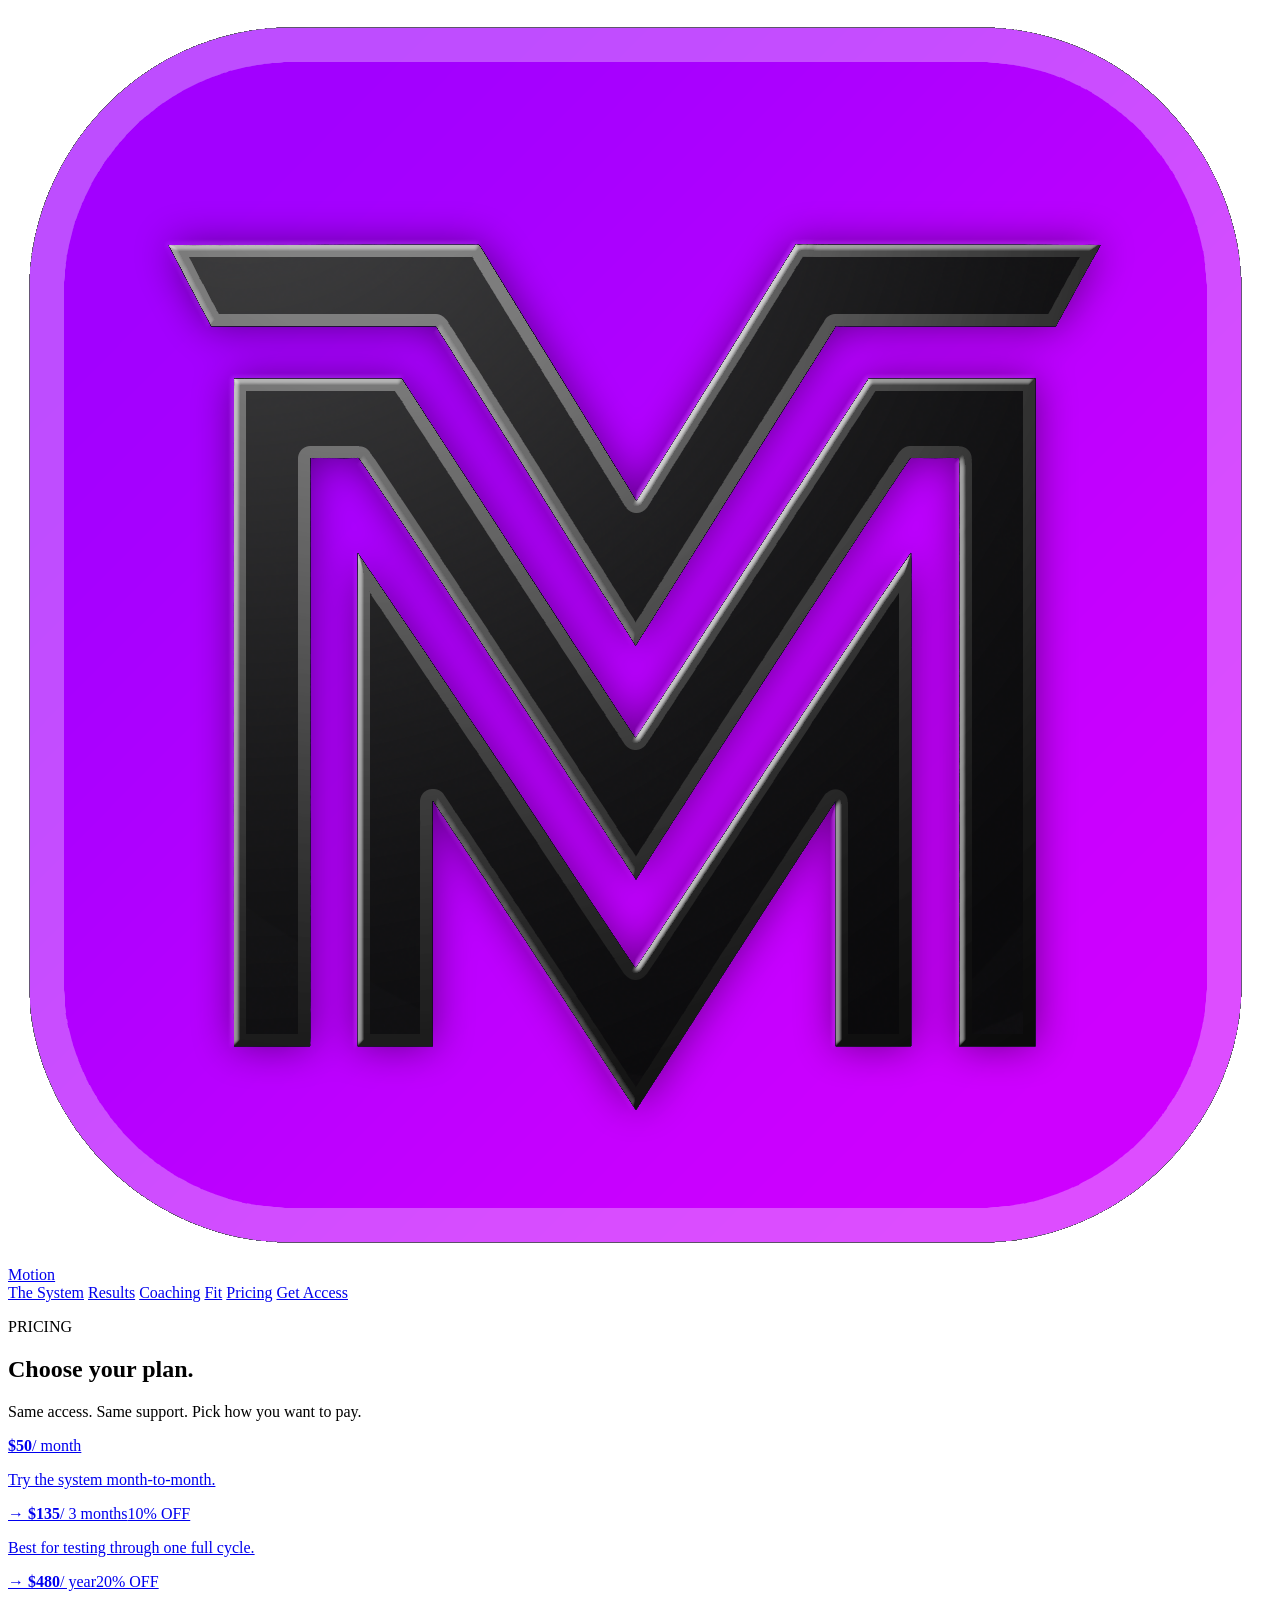
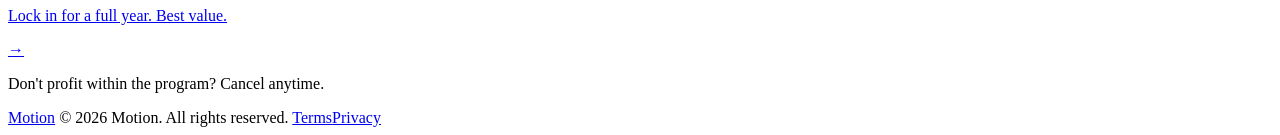
==== commit aff556d7: "NEW UPDATE Final for now 7th of july" ====
--- a/index.html
+++ b/index.html
@@ -3,208 +3,84 @@
   <head>
     <meta charset="utf-8">
     <meta name="viewport" content="width=device-width, initial-scale=1">
-    <title>Motion</title>
-    <meta name="description" content="How faceless channels are making $10K+ a month.">
-    <link rel="icon" type="image/png" href="./assets/motion-logo.png">
-    <link rel="apple-touch-icon" href="./assets/motion-logo.png">
-    <link rel="stylesheet" href="./styles.css">
+    <title>Studio Motion</title>
+    <meta name="description" content="Motion pricing">
+    <meta property="og:type" content="website">
+    <meta property="og:site_name" content="Studio Motion">
+    <meta property="og:title" content="Studio Motion">
+    <meta property="og:description" content="How faceless channels are making $10K+ a month.">
+    <meta property="og:url" content="https://www.studiomotion.org/pricing/">
+    <meta property="og:image" content="https://www.studiomotion.org/assets/motion-logo.png">
+    <meta property="og:image:secure_url" content="https://www.studiomotion.org/assets/motion-logo.png">
+    <meta property="og:image:type" content="image/png">
+    <meta property="og:image:width" content="1240">
+    <meta property="og:image:height" content="1240">
+    <meta name="twitter:card" content="summary_large_image">
+    <meta name="twitter:title" content="Studio Motion">
+    <meta name="twitter:description" content="How faceless channels are making $10K+ a month.">
+    <meta name="twitter:image" content="https://www.studiomotion.org/assets/motion-logo.png">
+    <link rel="icon" type="image/png" href="../assets/motion-logo.png">
+    <link rel="apple-touch-icon" href="../assets/motion-logo.png">
+    <link rel="stylesheet" href="../styles.css">
   </head>
   <body>
     <main class="site">
       <header class="nav">
         <div class="nav-inner">
-          <a class="brand" href="./"><img src="./assets/motion-logo.png" alt="" aria-hidden="true">Motion</a>
+          <a class="brand" href="../"><img src="../assets/motion-logo.png" alt="" aria-hidden="true">Motion</a>
           <nav class="nav-links" aria-label="Main navigation">
-            <a href="#system">The System</a>
-            <a href="#results">Results</a>
-            <a href="#coaching">Coaching</a>
-            <a href="#fit">Fit</a>
-            <a href="./pricing/">Pricing</a>
+            <a href="../#system">The System</a>
+            <a href="../#results">Results</a>
+            <a href="../#coaching">Coaching</a>
+            <a href="../#fit">Fit</a>
+            <a href="./">Pricing</a>
             <a class="pill" href="https://whop.com/joined/m0tion/products/doubletake-cd/">Get Access</a>
           </nav>
         </div>
       </header>
 
-      <section class="hero" id="top">
+      <section class="pricing-hero">
         <div class="container">
-          <p class="eyebrow">FACELESS YOUTUBE PROGRAM</p>
-          <h1 class="motion-title text-purple-grad">Motion</h1>
-          <p class="hero-copy">How faceless channels are making $10K+ a month. The full breakdown below.</p>
-          <a class="primary" href="https://whop.com/joined/m0tion/products/doubletake-cd/">Get instant access →</a>
-        </div>
-      </section>
+          <p class="eyebrow">PRICING</p>
+          <h1>Choose your plan.</h1>
+          <p>Same access. Same support. Pick how you want to pay.</p>
 
-      <section class="video-section">
-        <div class="container">
-          <div class="video-wrap">
-            <video class="vsl" src="./assets/vsl.mp4" controls playsinline preload="metadata"></video>
-          </div>
-        </div>
-      </section>
-
-      <section id="system">
-        <div class="container">
-          <div class="section-head">
-            <h2>The System</h2>
-            <span>4 PILLARS · WHAT YOU GET</span>
-          </div>
-          <p class="section-copy">Four parts. Pre-built. Stop second-guessing what works.</p>
-          <div class="grid-two">
-            <article class="card">
-              <p class="num">01</p>
-              <h3>Niches</h3>
-              <p>Pre-validated niche library, ranked by profitability, competition, and risk. You don't have to pick — we hand you what works.</p>
-            </article>
-            <article class="card">
-              <p class="num">02</p>
-              <h3>Editing</h3>
-              <p>Frameworks and templates. Retention-first cuts. No Premiere Pro mastery required.</p>
-            </article>
-            <article class="card">
-              <p class="num">03</p>
-              <h3>Scaling</h3>
-              <p>Run multiple channels safely. Avoid demonetization and keep AdSense clean as you grow.</p>
-            </article>
-            <article class="card">
-              <p class="num">04</p>
-              <h3>Support</h3>
-              <p>1:1 access for 5 months. Discord, channel reviews, group calls, accountability.</p>
-            </article>
-          </div>
-        </div>
-      </section>
-
-      <section id="results">
-        <div class="container">
-          <div class="section-head">
-            <h2>Results</h2>
-            <span>4 CLIENTS · PROOF</span>
-          </div>
-          <div class="proof-grid">
-            <figure class="proof"><img src="./assets/client-1.webp" alt="Client 1 — 233.7M views, $20,994 in last 365 days"></figure>
-            <figure class="proof"><img src="./assets/client-2.webp" alt="Client 2 — 273.0M views, $34,288 in last 365 days"></figure>
-            <figure class="proof"><img src="./assets/client-3.webp" alt="Client 3 — 333.0M views, $40,262 in last 365 days"></figure>
-            <figure class="proof"><img src="./assets/client-4.webp" alt="Client 4 — 746.2M views, $105,100 in last 90 days"></figure>
-          </div>
-        </div>
-      </section>
-
-      <section>
-        <div class="container">
-          <div class="section-head">
-            <h2>Why pick Motion?</h2>
-            <span>FROM THE FOUNDER</span>
-          </div>
-          <div class="quote">
-            <div class="quote-inner">
-              <span class="mark">“</span>
-              <article>
-                <p>I've already made every mistake you're about to make.</p>
-                <p>I was uploading every day. Real momentum. Then one bad week made me skip a video. Skipping one became skipping ten. The channels never recovered.</p>
-                <p>So I rebuilt from scratch. New niches, new editing process, new uploading defaults. The whole point of a system is that you don't have to be motivated to follow it. That's what we're handing you.</p>
-                <p>Run the system. The growth follows.</p>
-              </article>
-              <div class="founder">
-                <img src="./assets/ventura.webp" alt="Ventura">
-                <div>
-                  <p>Ventura</p>
-                  <p>FOUNDER · MOTION</p>
-                </div>
-              </div>
-            </div>
-          </div>
-        </div>
-      </section>
-
-      <section id="coaching">
-        <div class="container">
-          <div class="section-head">
-            <h2>Coaching</h2>
-            <span>4 COACHES · 1:1 SUPPORT</span>
-          </div>
-          <p class="section-copy">A small coaching team built around reviews, accountability, and direct feedback.</p>
-          <div class="coach-grid">
-            <a class="coach-card theme-ventura" href="./coaches/coach-1/">
-              <span class="coach-photo"><img src="./assets/ventura-coach.jpg" alt="Ventura"></span>
-              <span class="coach-info">
-                <span class="coach-name">Ventura</span>
-                <span class="coach-role">Motion CEO</span>
+          <div class="plans">
+            <a class="plan" href="https://whop.com/joined/m0tion/products/doubletake-cd/">
+              <span>
+                <span class="price"><strong>$50</strong><span>/ month</span></span>
+                <p>Try the system month-to-month.</p>
               </span>
+              <span class="arrow">→</span>
             </a>
-            <a class="coach-card theme-gordie" href="./coaches/coach-2/">
-              <span class="coach-photo"><img src="./assets/gordie-coach.png" alt="gordie"></span>
-              <span class="coach-info">
-                <span class="coach-name">Gordie</span>
-                <span class="coach-role">Motion CEO</span>
+            <a class="plan" href="https://whop.com/joined/m0tion/products/doubletake-cd/">
+              <span>
+                <span class="price"><strong>$135</strong><span>/ 3 months</span><span class="discount">10% OFF</span></span>
+                <p>Best for testing through one full cycle.</p>
               </span>
+              <span class="arrow">→</span>
             </a>
-            <a class="coach-card theme-isaiha" href="./coaches/coach-3/">
-              <span class="coach-photo"><img class="face-focus-isaiha" src="./assets/isaiha-coach.png" alt="Isaiha"></span>
-              <span class="coach-info">
-                <span class="coach-name">Isaiha</span>
-                <span class="coach-role">Motion Coach</span>
+            <a class="plan" href="https://whop.com/joined/m0tion/products/doubletake-cd/">
+              <span>
+                <span class="price"><strong>$480</strong><span>/ year</span><span class="discount">20% OFF</span></span>
+                <p>Lock in for a full year. Best value.</p>
               </span>
-            </a>
-            <a class="coach-card theme-vey" href="./coaches/coach-4/">
-              <span class="coach-photo"><img class="face-focus-vey" src="./assets/vey-coach.png" alt="Vey"></span>
-              <span class="coach-info">
-                <span class="coach-name">Vey</span>
-                <span class="coach-role">Motion Coach</span>
-              </span>
+              <span class="arrow">→</span>
             </a>
           </div>
-        </div>
-      </section>
 
-      <section id="fit">
-        <div class="container">
-          <div class="section-head">
-            <h2>Fit check</h2>
-            <span>THIS IS NOT FOR EVERYONE</span>
-          </div>
-          <div class="grid-two">
-            <article class="fit-card">
-              <h3>This is for you if</h3>
-              <ul>
-                <li><span>+</span><span>You've tried faceless YouTube and lacked structure, not effort</span></li>
-                <li><span>+</span><span>You want $5–10K/month to supplement income or quit your job</span></li>
-                <li><span>+</span><span>You'll follow a defined system without customizing everything</span></li>
-                <li><span>+</span><span>You have realistic timelines and understand compounding</span></li>
-                <li><span>+</span><span>You're ready to commit for the full program</span></li>
-              </ul>
-            </article>
-            <article class="fit-card muted">
-              <h3>This is not for you if</h3>
-              <ul>
-                <li><span>×</span><span>You want shortcuts, fast money, or DFY results</span></li>
-                <li><span>×</span><span>You want fame, not a business</span></li>
-                <li><span>×</span><span>You blame the algorithm instead of owning execution</span></li>
-                <li><span>×</span><span>You expect instant monetization</span></li>
-                <li><span>×</span><span>You want motivation, not structure</span></li>
-              </ul>
-            </article>
-          </div>
-        </div>
-      </section>
-
-      <section class="cta">
-        <div class="container">
-          <span class="badge">DON'T PROFIT? CANCEL ANYTIME.</span>
-          <h2 class="text-purple-grad">You never failed. You just didn't start.</h2>
-          <p>One-time access. Everything you need. No ongoing fees.</p>
-          <a class="big-button" href="https://whop.com/joined/m0tion/products/doubletake-cd/">Get access now →</a>
-          <a class="pricing-link" href="./pricing/">See pricing →</a>
+          <p class="pricing-note">Don't profit within the program? Cancel anytime.</p>
         </div>
       </section>
 
       <footer class="footer">
         <div class="footer-inner">
-          <span class="brand">Motion</span>
+          <a class="brand" href="../">Motion</a>
           <span>© 2026 Motion. All rights reserved.</span>
           <span class="footer-links"><a href="#">Terms</a><a href="#">Privacy</a></span>
         </div>
       </footer>
     </main>
-    <script src="./script.js"></script>
+    <script src="../script.js"></script>
   </body>
 </html>
--- a/styles.css
+++ b/styles.css
@@ -1,1370 +1,17 @@
-@font-face {
-  font-family: "MotionSans";
-  src: url("./assets/font.woff2") format("woff2");
-  font-weight: 100 900;
-  font-display: swap;
-}
+Daily YouTube subscriber count updater
 
-:root {
-  color-scheme: dark;
-  --bg: #000;
-  --white: #fff;
-  --muted: #9ca3af;
-  --soft: #d1d5db;
-  --line: rgba(255, 255, 255, .10);
-  --panel: rgba(255, 255, 255, .02);
-  --purple: #9333ea;
-  --purple-soft: rgba(216, 180, 254, .62);
-  --coach-rgb: 168, 85, 247;
-  --coach-soft-rgb: 216, 180, 254;
-  --coach-contrast-rgb: 147, 51, 234;
-  --cursor-rgb: 168, 85, 247;
-}
+This site does not need a YouTube API key.
 
-.theme-ventura {
-  --coach-rgb: 168, 85, 247;
-  --coach-soft-rgb: 216, 180, 254;
-  --coach-contrast-rgb: 147, 51, 234;
-  --cursor-rgb: 168, 85, 247;
-}
+Run this command once per day from the studiomotion-backup folder:
 
-.theme-vey {
-  --coach-rgb: 192, 132, 252;
-  --coach-soft-rgb: 237, 221, 255;
-  --coach-contrast-rgb: 168, 85, 247;
-  --cursor-rgb: 192, 132, 252;
-}
+node tools/update-youtube-counts.mjs
 
-.theme-gordie {
-  --coach-rgb: 96, 190, 255;
-  --coach-soft-rgb: 255, 218, 92;
-  --coach-contrast-rgb: 30, 144, 255;
-  --cursor-rgb: 96, 190, 255;
-}
+The script pulls the visible subscriber text from each YouTube channel page and writes it to:
 
-.theme-isaiha {
-  --coach-rgb: 239, 68, 68;
-  --coach-soft-rgb: 248, 113, 113;
-  --coach-contrast-rgb: 185, 28, 28;
-  --cursor-rgb: 239, 68, 68;
-}
+data/channel-counts.json
 
-* { box-sizing: border-box; }
+The website reads that JSON file when the Ventura coach page loads.
 
-html {
-  scroll-behavior: smooth;
-  background: var(--bg);
-}
+To force a refresh more than once in the same day:
 
-body {
-  margin: 0;
-  min-height: 100vh;
-  font-family: MotionSans, Inter, ui-sans-serif, system-ui, -apple-system, BlinkMacSystemFont, "Segoe UI", sans-serif;
-  background:
-    radial-gradient(circle at 50% 15%, rgba(88, 28, 135, .19), transparent 30rem),
-    radial-gradient(circle at 52% 38%, rgba(30, 64, 175, .10), transparent 34rem),
-    radial-gradient(rgba(255,255,255,.13) 1px, transparent 1px),
-    #000;
-  background-size: auto, auto, 24px 24px, auto;
-  color: var(--white);
-  letter-spacing: 0;
-}
-
-body::before {
-  content: "";
-  position: fixed;
-  inset: 0;
-  pointer-events: none;
-  background: radial-gradient(circle at var(--mx, 50%) var(--my, 30%), rgba(var(--cursor-rgb), .085), transparent 18rem);
-  opacity: .7;
-  mix-blend-mode: screen;
-}
-
-body.theme-gordie {
-  background:
-    radial-gradient(circle at 44% 15%, rgba(96, 190, 255, .18), transparent 30rem),
-    radial-gradient(circle at 68% 40%, rgba(255, 218, 92, .10), transparent 34rem),
-    radial-gradient(rgba(255,255,255,.13) 1px, transparent 1px),
-    #000;
-  background-size: auto, auto, 24px 24px, auto;
-}
-
-body.theme-isaiha {
-  background:
-    radial-gradient(circle at 48% 14%, rgba(239, 68, 68, .18), transparent 30rem),
-    radial-gradient(circle at 60% 42%, rgba(185, 28, 28, .12), transparent 34rem),
-    radial-gradient(rgba(255,255,255,.13) 1px, transparent 1px),
-    #000;
-  background-size: auto, auto, 24px 24px, auto;
-}
-
-body.theme-vey {
-  background:
-    radial-gradient(circle at 48% 14%, rgba(192, 132, 252, .18), transparent 30rem),
-    radial-gradient(circle at 58% 42%, rgba(237, 221, 255, .07), transparent 34rem),
-    radial-gradient(rgba(255,255,255,.13) 1px, transparent 1px),
-    #000;
-  background-size: auto, auto, 24px 24px, auto;
-}
-
-body.theme-ventura::before,
-body.theme-vey::before,
-body.theme-gordie::before,
-body.theme-isaiha::before {
-  background: radial-gradient(circle at var(--mx, 50%) var(--my, 30%), rgba(var(--cursor-rgb), .10), transparent 18rem);
-}
-
-a {
-  color: inherit;
-  text-decoration: none;
-}
-
-.site {
-  min-height: 100vh;
-  overflow-x: hidden;
-}
-
-.nav {
-  padding: 20px 24px;
-}
-
-.nav-inner,
-.container,
-.footer-inner {
-  width: min(100%, 1280px);
-  margin: 0 auto;
-  padding: 0 16px;
-}
-
-.nav-inner {
-  display: flex;
-  align-items: center;
-  justify-content: space-between;
-}
-
-.brand {
-  display: inline-flex;
-  align-items: center;
-  gap: 9px;
-  font-size: 16px;
-  line-height: 1;
-  letter-spacing: -.01em;
-}
-
-.brand img {
-  width: 24px;
-  height: 24px;
-  display: block;
-  border-radius: 7px;
-  box-shadow: 0 0 22px rgba(168,85,247,.28);
-}
-
-.nav-links {
-  display: flex;
-  align-items: center;
-  gap: 30px;
-  color: #9ca3af;
-  font-size: 14px;
-}
-
-.nav-links a:not(.pill):hover,
-.footer a:hover { color: #fff; }
-
-.pill {
-  display: inline-flex;
-  align-items: center;
-  justify-content: center;
-  border: 1px solid rgba(255,255,255,.15);
-  border-radius: 999px;
-  background: rgba(255,255,255,.04);
-  color: #fff;
-  padding: 7px 14px;
-  font-size: 12px;
-  transition: .2s ease;
-}
-
-.pill:hover {
-  background: rgba(255,255,255,.08);
-  border-color: rgba(255,255,255,.25);
-}
-
-.hero {
-  position: relative;
-  isolation: isolate;
-  padding: 92px 0 96px;
-  text-align: center;
-}
-
-.hero::before,
-.cta::before {
-  content: "";
-  position: absolute;
-  left: 50%;
-  top: 50%;
-  width: min(860px, 82vw);
-  height: min(520px, 58vw);
-  border-radius: 999px;
-  background:
-    radial-gradient(ellipse at 50% 45%, rgba(126, 34, 206, .18), rgba(88, 28, 135, .08) 38%, transparent 72%);
-  filter: blur(34px);
-  transform: translate(-50%, -50%);
-  z-index: -1;
-  animation: glowPulse 6s ease-in-out infinite alternate;
-}
-
-.cta::before {
-  height: min(620px, 68vw);
-  background:
-    radial-gradient(ellipse at 50% 50%, rgba(126, 34, 206, .16), rgba(30, 64, 175, .055) 42%, transparent 74%);
-}
-
-.eyebrow {
-  margin: 0;
-  color: var(--purple-soft);
-  font-size: 12px;
-  text-transform: uppercase;
-  letter-spacing: .22em;
-}
-
-h1,
-h2,
-h3,
-p { margin: 0; }
-
-.motion-title {
-  margin-top: 24px;
-  font-size: clamp(72px, 13vw, 160px);
-  font-weight: 900;
-  line-height: .9;
-  letter-spacing: -.025em;
-}
-
-.text-purple-grad {
-  background: linear-gradient(180deg, #fff 0%, rgb(var(--coach-soft-rgb)) 52%, rgb(var(--coach-rgb)) 100%);
-  -webkit-background-clip: text;
-  background-clip: text;
-  color: transparent;
-}
-
-.hero-copy {
-  width: min(100%, 576px);
-  margin: 32px auto 0;
-  color: #d1d5db;
-  font-size: 18px;
-  line-height: 1.65;
-}
-
-.primary {
-  display: inline-flex;
-  align-items: center;
-  justify-content: center;
-  gap: 8px;
-  margin-top: 40px;
-  border-radius: 999px;
-  background: #9333ea;
-  color: white;
-  padding: 11px 20px;
-  font-size: 14px;
-  transition: .2s ease;
-}
-
-.primary:hover { background: #a855f7; }
-
-section {
-  padding: 80px 0;
-}
-
-.video-section {
-  padding: 0 0 96px;
-}
-
-.video-wrap {
-  position: relative;
-  aspect-ratio: 16 / 9;
-  width: min(100%, 960px);
-  margin: 0 auto;
-  overflow: hidden;
-  border: 1px solid var(--line);
-  border-radius: 16px;
-  background: #000;
-  box-shadow: 0 28px 90px rgba(88, 28, 135, .18);
-}
-
-.video-wrap::before {
-  content: "";
-  position: absolute;
-  inset: 0;
-  pointer-events: none;
-  background: linear-gradient(135deg, rgba(255,255,255,.10), transparent 28%, transparent 72%, rgba(168,85,247,.12));
-  z-index: 1;
-}
-
-.vsl {
-  position: absolute;
-  inset: 0;
-  width: 100%;
-  height: 100%;
-  display: block;
-  object-fit: cover;
-}
-
-.section-head {
-  display: flex;
-  align-items: baseline;
-  justify-content: space-between;
-  gap: 32px;
-  margin-bottom: 48px;
-}
-
-.section-head h2 {
-  font-size: clamp(40px, 6vw, 60px);
-  font-weight: 750;
-  line-height: 1;
-  letter-spacing: -.025em;
-}
-
-.section-head span {
-  flex-shrink: 0;
-  color: var(--purple-soft);
-  font-size: 12px;
-  text-transform: uppercase;
-  letter-spacing: .22em;
-}
-
-.section-copy {
-  max-width: 680px;
-  margin-top: -28px;
-  margin-bottom: 36px;
-  color: #d1d5db;
-  font-size: 18px;
-  line-height: 1.65;
-}
-
-.grid-two {
-  display: grid;
-  grid-template-columns: repeat(2, minmax(0, 1fr));
-  gap: 20px;
-}
-
-.card,
-.proof,
-.quote,
-.fit-card,
-.plan {
-  border: 1px solid var(--line);
-  border-radius: 16px;
-  background: var(--panel);
-}
-
-.card {
-  padding: 24px;
-  transition: .25s ease;
-}
-
-.card:hover,
-.plan:hover {
-  border-color: rgba(168, 85, 247, .50);
-  background: rgba(168,85,247,.055);
-  transform: translateY(-3px);
-}
-
-.num {
-  color: var(--purple-soft);
-  font-size: 11px;
-  text-transform: uppercase;
-  letter-spacing: .22em;
-}
-
-.card h3,
-.fit-card h3 {
-  margin-top: 16px;
-  color: #fff;
-  font-size: 18px;
-  font-weight: 650;
-  letter-spacing: -.01em;
-}
-
-.card p {
-  margin-top: 8px;
-  color: #d1d5db;
-  font-size: 16px;
-  line-height: 1.65;
-}
-
-.proof-grid {
-  display: grid;
-  grid-template-columns: repeat(2, minmax(0, 1fr));
-  gap: 20px;
-}
-
-.proof {
-  overflow: hidden;
-  min-height: 292px;
-  display: flex;
-  align-items: center;
-  justify-content: center;
-}
-
-.proof img {
-  display: block;
-  width: 100%;
-  height: auto;
-  transition: transform .35s ease, filter .35s ease;
-}
-
-.proof:hover img {
-  transform: scale(1.025);
-  filter: brightness(1.08);
-}
-
-.quote {
-  max-width: 768px;
-  overflow: hidden;
-  border-color: rgba(168,85,247,.28);
-  background: linear-gradient(180deg, rgba(168,85,247,.055), rgba(255,255,255,.01));
-}
-
-.quote-inner {
-  padding: 48px;
-}
-
-.mark {
-  display: block;
-  color: rgba(192, 132, 252, .42);
-  font-size: 92px;
-  line-height: .65;
-  user-select: none;
-}
-
-.quote article {
-  margin-top: 12px;
-  display: grid;
-  gap: 24px;
-  color: #e5e7eb;
-  font-size: 18px;
-  line-height: 1.7;
-}
-
-.quote article p:first-child {
-  color: #fff;
-  font-size: 24px;
-  font-weight: 650;
-  line-height: 1.35;
-}
-
-.quote article p:last-child {
-  color: #fff;
-  font-weight: 650;
-}
-
-.founder {
-  display: flex;
-  align-items: center;
-  gap: 16px;
-  margin-top: 40px;
-  border-top: 1px solid var(--line);
-  padding-top: 24px;
-}
-
-.founder img {
-  width: 48px;
-  height: 48px;
-  border-radius: 999px;
-}
-
-.founder p:first-child { color: #fff; }
-.founder p:last-child {
-  margin-top: 4px;
-  color: rgba(216, 180, 254, .75);
-  font-size: 11px;
-  text-transform: uppercase;
-  letter-spacing: .2em;
-}
-
-.coach-grid {
-  display: grid;
-  grid-template-columns: repeat(4, minmax(0, 1fr));
-  gap: 18px;
-}
-
-.coach-card {
-  position: relative;
-  overflow: hidden;
-  display: block;
-  min-height: 320px;
-  border: 1px solid var(--line);
-  border-radius: 16px;
-  background: rgba(255,255,255,.02);
-  transition: transform .35s cubic-bezier(.2, .8, .2, 1), border-color .35s ease, box-shadow .35s ease, background .35s ease;
-}
-
-.coach-card::before {
-  content: "";
-  position: absolute;
-  inset: 0;
-  pointer-events: none;
-  background:
-    linear-gradient(180deg, rgba(255,255,255,.035), transparent 42%, rgba(0,0,0,.38) 100%),
-    radial-gradient(circle at 50% 28%, rgba(216,180,254,.20), transparent 12rem);
-  z-index: 1;
-}
-
-.coach-card::after {
-  content: "";
-  position: absolute;
-  inset: -40%;
-  background: conic-gradient(from 180deg, transparent, rgba(var(--coach-rgb),.28), rgba(var(--coach-soft-rgb),.20), transparent 34%);
-  opacity: 0;
-  transform: rotate(-35deg);
-  transition: opacity .35s ease, transform .7s cubic-bezier(.2, .8, .2, 1);
-}
-
-.coach-card:hover,
-.coach-card:focus-visible {
-  border-color: rgba(var(--coach-rgb),.58);
-  background: rgba(var(--coach-rgb),.055);
-  box-shadow: 0 24px 80px rgba(var(--coach-contrast-rgb),.26);
-  transform: translateY(-8px);
-  outline: none;
-}
-
-.coach-card:hover::after,
-.coach-card:focus-visible::after {
-  opacity: 1;
-  transform: rotate(18deg);
-}
-
-.coach-photo {
-  position: absolute;
-  left: 50%;
-  top: 62px;
-  z-index: 2;
-  display: grid;
-  place-items: center;
-  width: 132px;
-  height: 132px;
-  border: 1px solid rgba(var(--coach-soft-rgb),.36);
-  border-radius: 999px;
-  background: rgba(0,0,0,.48);
-  box-shadow: 0 18px 60px rgba(var(--coach-contrast-rgb),.26);
-  transform: translateX(-50%);
-  transition: transform .45s cubic-bezier(.2, .8, .2, 1), border-color .3s ease, box-shadow .3s ease;
-}
-
-.coach-photo img {
-  width: 96px;
-  height: 96px;
-  display: block;
-  border-radius: inherit;
-  object-fit: cover;
-  filter: saturate(.95) brightness(.92);
-  transition: transform .55s cubic-bezier(.2, .8, .2, 1), filter .35s ease;
-}
-
-.coach-card:hover .coach-photo,
-.coach-card:focus-visible .coach-photo {
-  border-color: rgba(var(--coach-soft-rgb),.70);
-  box-shadow: 0 24px 78px rgba(var(--coach-rgb),.34);
-  transform: translateX(-50%) translateY(-8px) scale(1.04);
-}
-
-.coach-card:hover .coach-photo img,
-.coach-card:focus-visible .coach-photo img {
-  filter: saturate(1.08) brightness(1);
-  transform: scale(1.08) rotate(2deg);
-}
-
-.coach-info {
-  position: absolute;
-  left: 22px;
-  right: 22px;
-  bottom: 28px;
-  z-index: 2;
-  display: grid;
-  gap: 6px;
-  text-align: center;
-  transition: transform .35s cubic-bezier(.2, .8, .2, 1);
-}
-
-.coach-card:hover .coach-info,
-.coach-card:focus-visible .coach-info {
-  transform: translateY(-4px);
-}
-
-.coach-name {
-  color: #fff;
-  font-size: 24px;
-  font-weight: 700;
-  letter-spacing: -.02em;
-}
-
-.coach-role {
-  color: rgba(var(--coach-soft-rgb),.82);
-  font-size: 11px;
-  text-transform: uppercase;
-  letter-spacing: .2em;
-}
-
-.coach-page {
-  min-height: auto;
-  padding: 52px 0 12px;
-}
-
-.coach-profile {
-  display: grid;
-  grid-template-columns: minmax(240px, 360px) 1fr;
-  gap: 44px;
-  align-items: center;
-}
-
-.coach-portrait {
-  display: grid;
-  place-items: center;
-  aspect-ratio: 4 / 5;
-  border: 1px solid rgba(var(--coach-rgb),.32);
-  border-radius: 16px;
-  background:
-    radial-gradient(circle at 50% 38%, rgba(var(--coach-soft-rgb),.20), transparent 13rem),
-    radial-gradient(circle at 52% 62%, rgba(var(--coach-rgb),.10), transparent 15rem),
-    rgba(255,255,255,.02);
-  box-shadow: 0 28px 100px rgba(var(--coach-contrast-rgb),.24);
-}
-
-.coach-portrait img {
-  width: min(190px, 46%);
-  height: auto;
-  aspect-ratio: 1;
-  display: block;
-  border: 1px solid rgba(var(--coach-soft-rgb),.42);
-  border-radius: 999px;
-  object-fit: cover;
-  box-shadow: 0 22px 80px rgba(0,0,0,.42), 0 0 48px rgba(var(--coach-rgb),.20);
-}
-
-.face-focus-vey {
-  object-position: 63% 30%;
-}
-
-.face-focus-isaiha {
-  object-position: 50% 62%;
-}
-
-.coach-detail-copy .eyebrow {
-  margin-bottom: 18px;
-}
-
-.coach-detail-copy h1 {
-  font-size: clamp(54px, 8vw, 96px);
-  font-weight: 900;
-  line-height: 1.08;
-  letter-spacing: -.035em;
-  padding-bottom: .06em;
-}
-
-.coach-detail-copy p {
-  max-width: 640px;
-  margin-top: 18px;
-  color: #d1d5db;
-  font-size: 18px;
-  line-height: 1.7;
-}
-
-.coach-actions {
-  display: flex;
-  align-items: center;
-  gap: 18px;
-  flex-wrap: wrap;
-  margin-top: 28px;
-}
-
-.back-link {
-  display: inline-flex;
-  color: rgba(var(--coach-soft-rgb),.92);
-  font-size: 14px;
-}
-
-.scroll-link {
-  display: inline-flex;
-  align-items: center;
-  border: 1px solid rgba(var(--coach-soft-rgb),.28);
-  border-radius: 999px;
-  background: rgba(var(--coach-rgb),.07);
-  color: #fff;
-  padding: 8px 13px;
-  font-size: 13px;
-  transition: border-color .2s ease, background .2s ease, transform .2s ease;
-}
-
-.back-link:hover,
-.scroll-link:hover {
-  text-decoration: underline;
-  text-underline-offset: 4px;
-}
-
-.scroll-link:hover {
-  border-color: rgba(var(--coach-soft-rgb),.50);
-  background: rgba(var(--coach-rgb),.13);
-  transform: translateY(-2px);
-  text-decoration: none;
-}
-
-.coach-section {
-  padding: 18px 0 64px;
-}
-
-.coach-section .section-head {
-  margin-bottom: 30px;
-}
-
-.coach-story {
-  padding-bottom: 34px;
-}
-
-.story-panel {
-  position: relative;
-  overflow: hidden;
-  display: grid;
-  grid-template-columns: minmax(0, 1fr) minmax(230px, 320px);
-  gap: 28px;
-  align-items: center;
-  max-width: 1060px;
-  border: 1px solid rgba(var(--coach-rgb),.26);
-  border-radius: 16px;
-  background:
-    radial-gradient(circle at 10% 0%, rgba(var(--coach-soft-rgb),.13), transparent 16rem),
-    radial-gradient(circle at 88% 100%, rgba(var(--coach-rgb),.09), transparent 15rem),
-    rgba(255,255,255,.02);
-  padding: 34px;
-}
-
-.story-panel::before {
-  content: "";
-  position: absolute;
-  inset: 0;
-  pointer-events: none;
-  background: linear-gradient(120deg, transparent 20%, rgba(255,255,255,.045), transparent 46%);
-  opacity: .75;
-}
-
-.story-copy,
-.story-photo {
-  position: relative;
-  z-index: 1;
-}
-
-.story-panel p {
-  position: relative;
-  max-width: 780px;
-  color: #e5e7eb;
-  font-size: 20px;
-  line-height: 1.75;
-}
-
-.story-photo {
-  overflow: hidden;
-  margin: 0;
-  aspect-ratio: 4 / 5;
-  border: 1px solid rgba(var(--coach-soft-rgb),.28);
-  border-radius: 14px;
-  background: #050505;
-  box-shadow: 0 22px 80px rgba(0,0,0,.35);
-}
-
-.story-photo img {
-  width: 100%;
-  height: 100%;
-  display: block;
-  object-fit: cover;
-  object-position: 50% 30%;
-  transition: transform .55s cubic-bezier(.2, .8, .2, 1), filter .35s ease;
-}
-
-.story-panel:hover .story-photo img {
-  filter: brightness(1.06) saturate(1.05);
-  transform: scale(1.045);
-}
-
-.channel-grid {
-  display: grid;
-  grid-template-columns: repeat(2, minmax(0, 1fr));
-  gap: 18px;
-}
-
-.channel-grid-single {
-  grid-template-columns: minmax(0, 1fr);
-  max-width: 680px;
-}
-
-.channel-card {
-  position: relative;
-  overflow: hidden;
-  display: grid;
-  grid-template-columns: auto 1fr auto;
-  align-items: center;
-  gap: 18px;
-  min-height: 112px;
-  border: 1px solid rgba(var(--coach-rgb),.18);
-  border-radius: 16px;
-  background: rgba(255,255,255,.02);
-  padding: 18px;
-  transition: transform .35s cubic-bezier(.2, .8, .2, 1), border-color .35s ease, background .35s ease, box-shadow .35s ease;
-}
-
-.channel-card::before {
-  content: "";
-  position: absolute;
-  inset: 0;
-  pointer-events: none;
-  background:
-    radial-gradient(circle at 12% 50%, rgba(var(--coach-soft-rgb),.20), transparent 13rem),
-    linear-gradient(110deg, transparent 28%, rgba(255,255,255,.045), transparent 55%);
-  opacity: 0;
-  transform: translateX(-20%);
-  transition: opacity .35s ease, transform .55s cubic-bezier(.2, .8, .2, 1);
-}
-
-.channel-card:hover,
-.channel-card:focus-visible {
-  border-color: rgba(var(--coach-rgb),.58);
-  background: rgba(var(--coach-rgb),.05);
-  box-shadow: 0 18px 70px rgba(var(--coach-contrast-rgb),.20);
-  transform: translateY(-5px);
-  outline: none;
-}
-
-.channel-card:hover::before,
-.channel-card:focus-visible::before {
-  opacity: 1;
-  transform: translateX(0);
-}
-
-.channel-card img {
-  position: relative;
-  z-index: 1;
-  width: 74px;
-  height: 74px;
-  border: 1px solid rgba(var(--coach-soft-rgb),.38);
-  border-radius: 14px;
-  object-fit: cover;
-  box-shadow: 0 14px 42px rgba(0,0,0,.34);
-  transition: transform .4s cubic-bezier(.2, .8, .2, 1), filter .3s ease;
-}
-
-.channel-card:hover img,
-.channel-card:focus-visible img {
-  filter: brightness(1.08) saturate(1.08);
-  transform: scale(1.08) rotate(-2deg);
-}
-
-.channel-copy,
-.channel-count {
-  position: relative;
-  z-index: 1;
-}
-
-.channel-copy {
-  display: grid;
-  gap: 4px;
-}
-
-.channel-name {
-  color: #fff;
-  font-size: 21px;
-  font-weight: 700;
-  letter-spacing: -.015em;
-}
-
-.channel-handle {
-  color: rgba(var(--coach-soft-rgb),.76);
-  font-size: 13px;
-}
-
-.channel-count {
-  justify-self: end;
-  border: 1px solid rgba(255,255,255,.10);
-  border-radius: 999px;
-  background: rgba(255,255,255,.035);
-  color: #d1d5db;
-  padding: 8px 12px;
-  font-size: 13px;
-  white-space: nowrap;
-}
-
-.photo-board-section {
-  padding-top: 18px;
-}
-
-.photo-board {
-  display: grid;
-  grid-template-columns: repeat(4, minmax(0, 1fr));
-  gap: 18px;
-  align-items: center;
-}
-
-.photo-board-three {
-  grid-template-columns: repeat(3, minmax(0, 1fr));
-}
-
-.photo-board-two {
-  grid-template-columns: minmax(0, .8fr) minmax(0, 1.2fr);
-}
-
-.photo-placeholder {
-  display: grid;
-  place-items: center;
-  min-height: 190px;
-  border: 2px dashed rgba(var(--coach-rgb),.38);
-  border-radius: 14px;
-  background:
-    radial-gradient(circle at 50% 0%, rgba(var(--coach-soft-rgb),.11), transparent 14rem),
-    rgba(255,255,255,.02);
-  color: rgba(229,231,235,.78);
-  font-size: 18px;
-}
-
-.board-photo {
-  position: relative;
-  overflow: hidden;
-  margin: 0;
-  min-height: 260px;
-  border: 3px solid rgba(var(--coach-rgb),.46);
-  border-radius: 10px;
-  background: #050505;
-  box-shadow: 0 22px 70px rgba(0,0,0,.46), 0 0 0 1px rgba(var(--coach-soft-rgb),.14);
-  transition: transform .35s cubic-bezier(.2, .8, .2, 1), box-shadow .35s ease, filter .35s ease;
-}
-
-.board-photo::before {
-  content: "";
-  position: absolute;
-  inset: 0;
-  pointer-events: none;
-  background: linear-gradient(135deg, rgba(255,255,255,.18), transparent 34%, transparent 70%, rgba(var(--coach-rgb),.15));
-  z-index: 1;
-}
-
-.board-photo img {
-  width: 100%;
-  height: 100%;
-  display: block;
-  object-fit: cover;
-  transition: transform .45s cubic-bezier(.2, .8, .2, 1), filter .35s ease;
-}
-
-.photo-focus-isaiha-close {
-  object-position: 52% 38%;
-}
-
-.photo-focus-isaiha-horse {
-  object-position: 50% 38%;
-}
-
-.board-photo-wide {
-  grid-column: span 2;
-}
-
-.tilt-left { transform: rotate(-3deg); }
-.tilt-right { transform: rotate(3deg); }
-.tilt-left-soft { transform: rotate(-1.8deg); }
-.tilt-right-soft { transform: rotate(1.8deg); }
-
-.board-photo:hover {
-  z-index: 2;
-  filter: brightness(1.04);
-  box-shadow: 0 30px 90px rgba(var(--coach-contrast-rgb),.34), 0 0 0 1px rgba(var(--coach-soft-rgb),.24);
-  transform: rotate(0deg) translateY(-8px) scale(1.025);
-}
-
-.board-photo:hover img {
-  transform: scale(1.045);
-}
-
-.fit-card {
-  position: relative;
-  overflow: hidden;
-  padding: 24px;
-  transition: border-color .3s ease, background .3s ease, transform .3s ease, box-shadow .3s ease;
-}
-
-.fit-card::before {
-  content: "";
-  position: absolute;
-  inset: -1px;
-  pointer-events: none;
-  background:
-    radial-gradient(circle at 18% 8%, rgba(216, 180, 254, .13), transparent 12rem),
-    linear-gradient(120deg, transparent 15%, rgba(255,255,255,.045), transparent 42%);
-  opacity: 0;
-  transform: translateX(-18%);
-  transition: opacity .35s ease, transform .55s cubic-bezier(.2, .8, .2, 1);
-}
-
-.fit-card:hover {
-  border-color: rgba(168, 85, 247, .42);
-  background: rgba(168, 85, 247, .045);
-  box-shadow: 0 18px 60px rgba(88, 28, 135, .16);
-  transform: translateY(-4px);
-}
-
-.fit-card:hover::before,
-.fit-card.is-visible::before {
-  opacity: 1;
-  transform: translateX(0);
-}
-
-.fit-card h3 {
-  position: relative;
-  margin-top: 0;
-  transition: color .3s ease, transform .45s cubic-bezier(.2, .8, .2, 1);
-}
-
-.fit-card ul {
-  list-style: none;
-  display: grid;
-  gap: 14px;
-  margin: 20px 0 0;
-  padding: 0;
-}
-
-.fit-card li {
-  position: relative;
-  display: flex;
-  align-items: baseline;
-  gap: 12px;
-  color: #e5e7eb;
-  font-size: 16px;
-  line-height: 1.55;
-  opacity: 0;
-  transform: translateX(-12px);
-  transition: opacity .55s cubic-bezier(.2, .8, .2, 1), transform .55s cubic-bezier(.2, .8, .2, 1), color .25s ease;
-}
-
-.fit-card.is-visible h3 {
-  transform: translateY(0);
-}
-
-.fit-card.is-visible li {
-  opacity: 1;
-  transform: translateX(0);
-}
-
-.fit-card:hover h3 {
-  color: #f5e8ff;
-  transform: translateX(2px);
-}
-
-.fit-card:hover li {
-  color: #fff;
-}
-
-.fit-card li span:first-child {
-  flex: 0 0 auto;
-  color: #d8b4fe;
-}
-
-.fit-card.muted li { color: #9ca3af; }
-.fit-card.muted li span:first-child { color: #6b7280; }
-.fit-card.muted:hover li { color: #d1d5db; }
-
-.cta {
-  position: relative;
-  isolation: isolate;
-  text-align: center;
-  padding-bottom: 104px;
-}
-
-.badge {
-  display: inline-flex;
-  align-items: center;
-  justify-content: center;
-  border: 1px solid rgba(168,85,247,.32);
-  border-radius: 999px;
-  background: rgba(168,85,247,.05);
-  color: #e9d5ff;
-  padding: 8px 16px;
-  font-size: 11px;
-  text-transform: uppercase;
-  letter-spacing: .22em;
-}
-
-.cta h2 {
-  max-width: 920px;
-  margin: 40px auto 0;
-  padding-bottom: 8px;
-  font-size: clamp(54px, 8.3vw, 96px);
-  font-weight: 900;
-  line-height: 1.08;
-  letter-spacing: -.025em;
-}
-
-.cta p {
-  max-width: 576px;
-  margin: 20px auto 0;
-  color: #d1d5db;
-  font-size: 18px;
-  line-height: 1.65;
-}
-
-.big-button {
-  position: relative;
-  isolation: isolate;
-  overflow: hidden;
-  display: inline-flex;
-  align-items: center;
-  justify-content: center;
-  width: 320px;
-  height: 72px;
-  margin-top: 40px;
-  border-radius: 999px;
-  border: 1px solid rgba(255,255,255,.15);
-  color: #fff;
-  font-size: 18px;
-  transition: transform .2s ease;
-}
-
-.big-button::before {
-  content: "";
-  position: absolute;
-  inset: -80%;
-  background: conic-gradient(from 90deg, #4c1d95, #a855f7, #fff, #7e22ce, #4c1d95);
-  animation: spin 4s linear infinite;
-  z-index: -2;
-}
-
-.big-button::after {
-  content: "";
-  position: absolute;
-  inset: 2px;
-  border-radius: inherit;
-  background: #09020f;
-  z-index: -1;
-}
-
-.big-button:hover { transform: scale(1.03); }
-
-.pricing-link {
-  display: block;
-  width: fit-content;
-  margin: 18px auto 0;
-  color: #9ca3af;
-  font-size: 14px;
-}
-
-.pricing-link:hover {
-  color: #d8b4fe;
-  text-decoration: underline;
-  text-underline-offset: 4px;
-}
-
-.pricing-hero {
-  padding: 92px 0 96px;
-  text-align: center;
-}
-
-.pricing-hero h1 {
-  margin-top: 16px;
-  font-size: clamp(42px, 6vw, 60px);
-  font-weight: 760;
-  letter-spacing: -.025em;
-}
-
-.pricing-hero p {
-  max-width: 448px;
-  margin: 16px auto 0;
-  color: #d1d5db;
-  font-size: 18px;
-  line-height: 1.55;
-}
-
-.plans {
-  width: min(100%, 704px);
-  margin: 72px auto 0;
-  display: grid;
-  gap: 16px;
-}
-
-.plan {
-  display: flex;
-  align-items: center;
-  justify-content: space-between;
-  gap: 24px;
-  padding: 28px;
-  text-align: left;
-  transition: .25s ease;
-}
-
-.price {
-  display: flex;
-  align-items: baseline;
-  gap: 8px;
-  flex-wrap: wrap;
-}
-
-.price strong {
-  color: #fff;
-  font-size: 32px;
-  font-weight: 450;
-}
-
-.price span {
-  color: #9ca3af;
-  font-size: 16px;
-}
-
-.discount {
-  display: inline-flex;
-  align-items: center;
-  border-radius: 999px;
-  background: rgba(16, 185, 129, .15);
-  color: #6ee7b7;
-  padding: 4px 8px;
-  font-size: 11px;
-  font-weight: 700;
-  letter-spacing: .08em;
-}
-
-.plan p {
-  margin-top: 8px;
-  color: #9ca3af;
-  font-size: 14px;
-}
-
-.arrow {
-  color: #d8b4fe;
-  font-size: 24px;
-  transition: transform .2s ease;
-}
-
-.plan:hover .arrow { transform: translateX(4px); }
-
-.pricing-note {
-  margin-top: 40px;
-  color: #6b7280;
-  font-size: 14px;
-}
-
-.footer {
-  border-top: 1px solid rgba(255,255,255,.08);
-  color: #6b7280;
-  font-size: 14px;
-  padding: 40px 24px;
-}
-
-.footer-inner {
-  display: flex;
-  align-items: center;
-  justify-content: space-between;
-  gap: 20px;
-}
-
-.footer .brand { color: #d1d5db; }
-.footer-links {
-  display: flex;
-  gap: 20px;
-}
-
-@keyframes spin {
-  to { transform: rotate(1turn); }
-}
-
-@keyframes glowPulse {
-  from {
-    opacity: .55;
-    transform: translate(-50%, -50%) scale(.96);
-  }
-  to {
-    opacity: .9;
-    transform: translate(-50%, -50%) scale(1.035);
-  }
-}
-
-@keyframes heroIn {
-  from {
-    opacity: 0;
-    transform: translateY(18px) scale(.985);
-  }
-  to {
-    opacity: 1;
-    transform: translateY(0) scale(1);
-  }
-}
-
-.hero .container,
-.pricing-hero .container {
-  animation: heroIn .9s cubic-bezier(.2, .8, .2, 1) both;
-}
-
-.reveal {
-  opacity: 0;
-  transform: translateY(26px);
-  transition: opacity .8s cubic-bezier(.2, .8, .2, 1), transform .8s cubic-bezier(.2, .8, .2, 1);
-}
-
-.reveal.is-visible {
-  opacity: 1;
-  transform: translateY(0);
-}
-
-.reveal-stagger > * {
-  transition-delay: calc(var(--stagger, 0) * 80ms);
-}
-
-@media (max-width: 760px) {
-  .nav-links a:not(.pill) { display: none; }
-  .hero { padding-top: 80px; }
-  .video-section { padding-bottom: 48px; }
-  .section-head {
-    display: block;
-  }
-  .section-head span {
-    display: block;
-    margin-top: 12px;
-  }
-  .grid-two,
-  .proof-grid,
-  .coach-grid {
-    grid-template-columns: 1fr;
-  }
-  .coach-card { min-height: 360px; }
-  .coach-profile {
-    grid-template-columns: 1fr;
-    gap: 32px;
-  }
-  .channel-grid {
-    grid-template-columns: 1fr;
-  }
-  .story-panel {
-    grid-template-columns: 1fr;
-  }
-  .story-photo {
-    max-width: 360px;
-  }
-  .channel-card {
-    grid-template-columns: auto 1fr;
-  }
-  .channel-count {
-    grid-column: 2;
-    justify-self: start;
-    width: fit-content;
-  }
-  .photo-board {
-    grid-template-columns: 1fr;
-  }
-  .board-photo,
-  .board-photo-wide {
-    grid-column: auto;
-    min-height: 300px;
-  }
-  .quote-inner { padding: 32px; }
-  .cta h2 { font-size: 48px; }
-  .big-button {
-    width: 280px;
-    height: 64px;
-    font-size: 16px;
-  }
-  .plan { padding: 24px; }
-  .footer-inner {
-    align-items: flex-start;
-    flex-direction: column;
-  }
-}
+node tools/update-youtube-counts.mjs --force
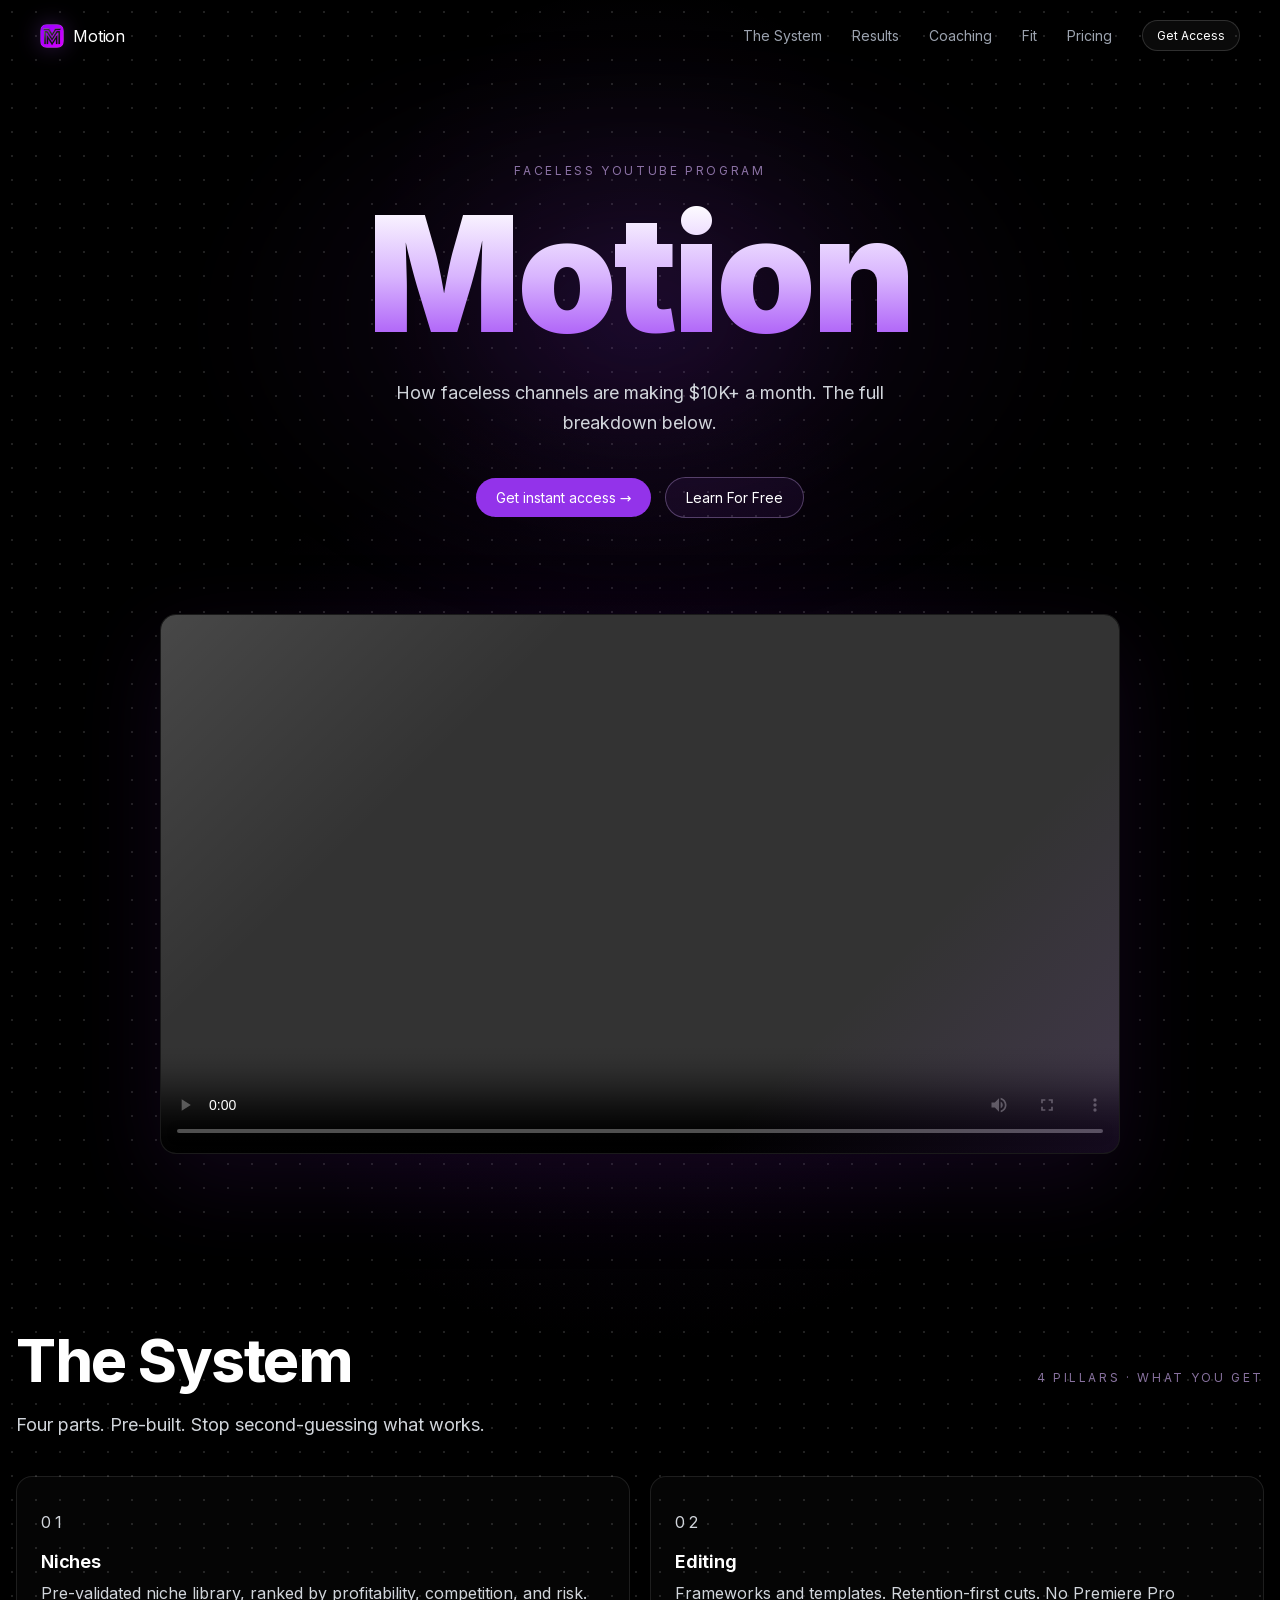
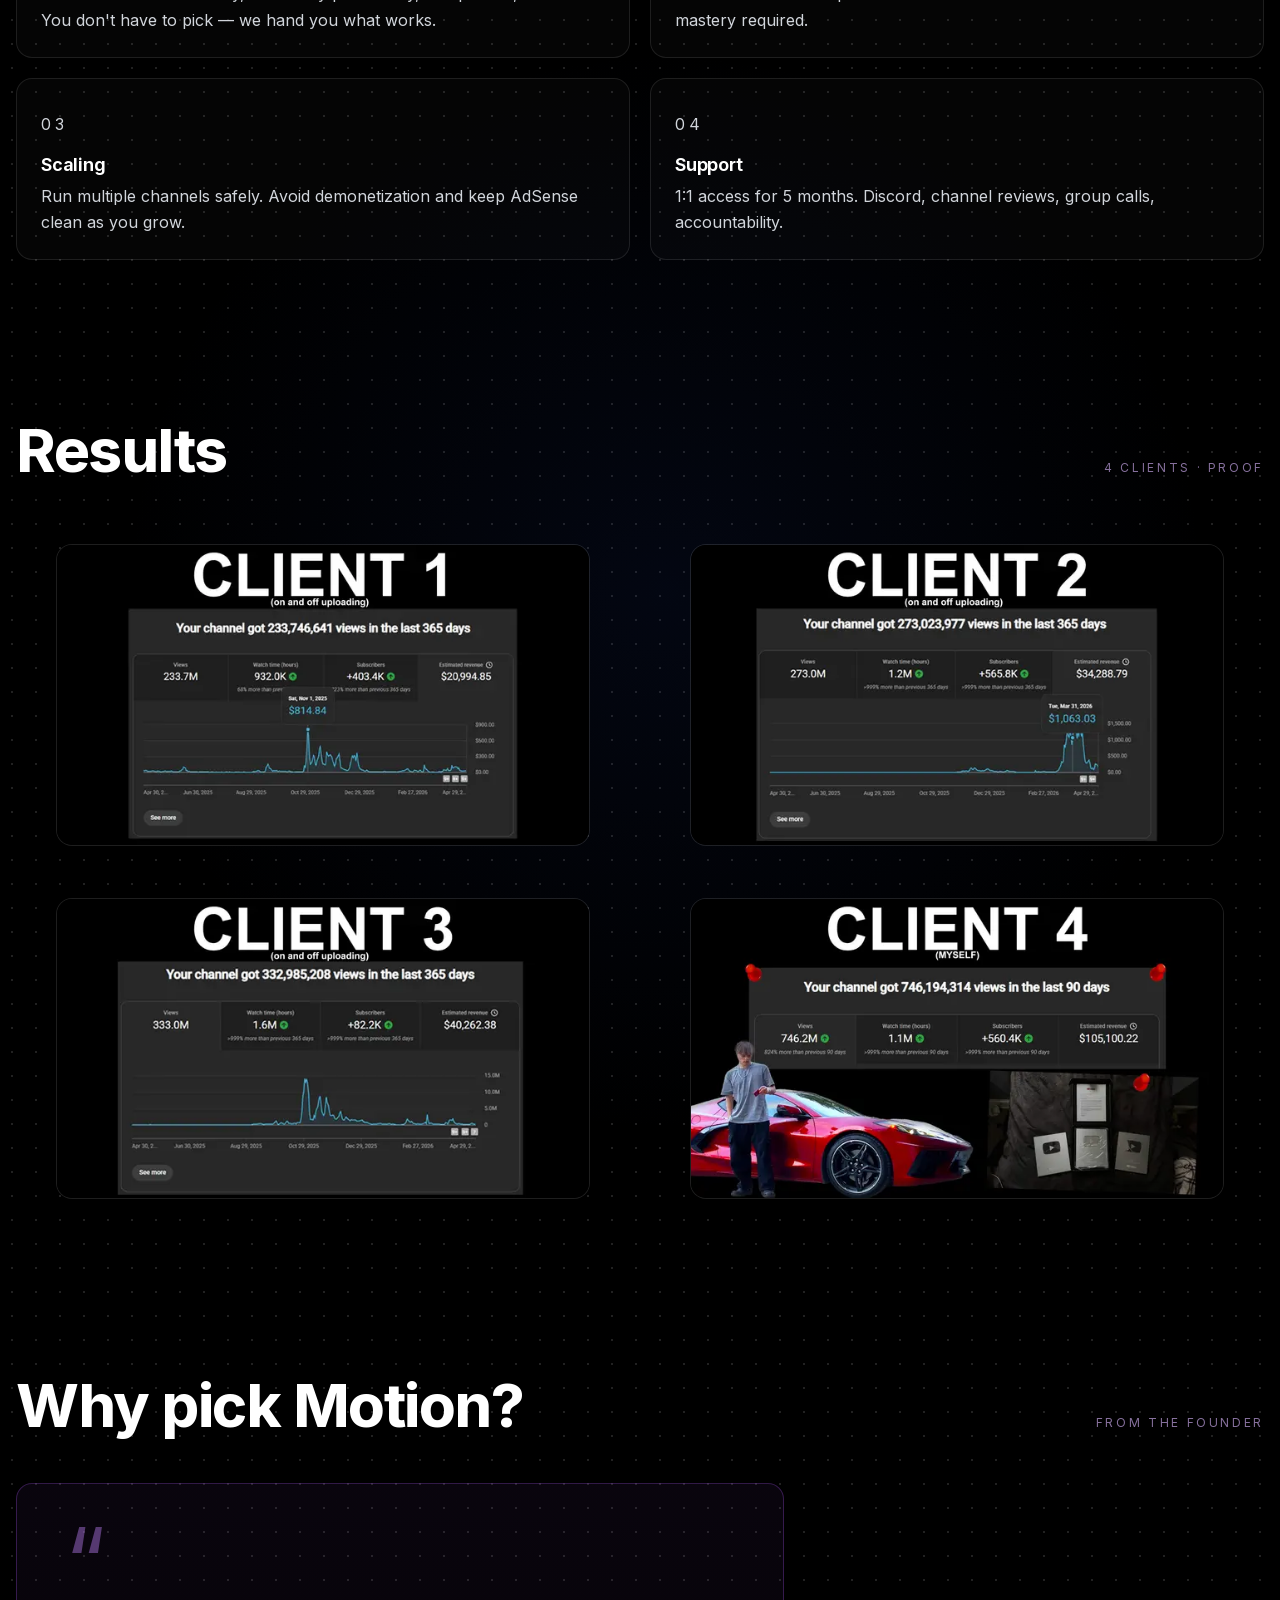
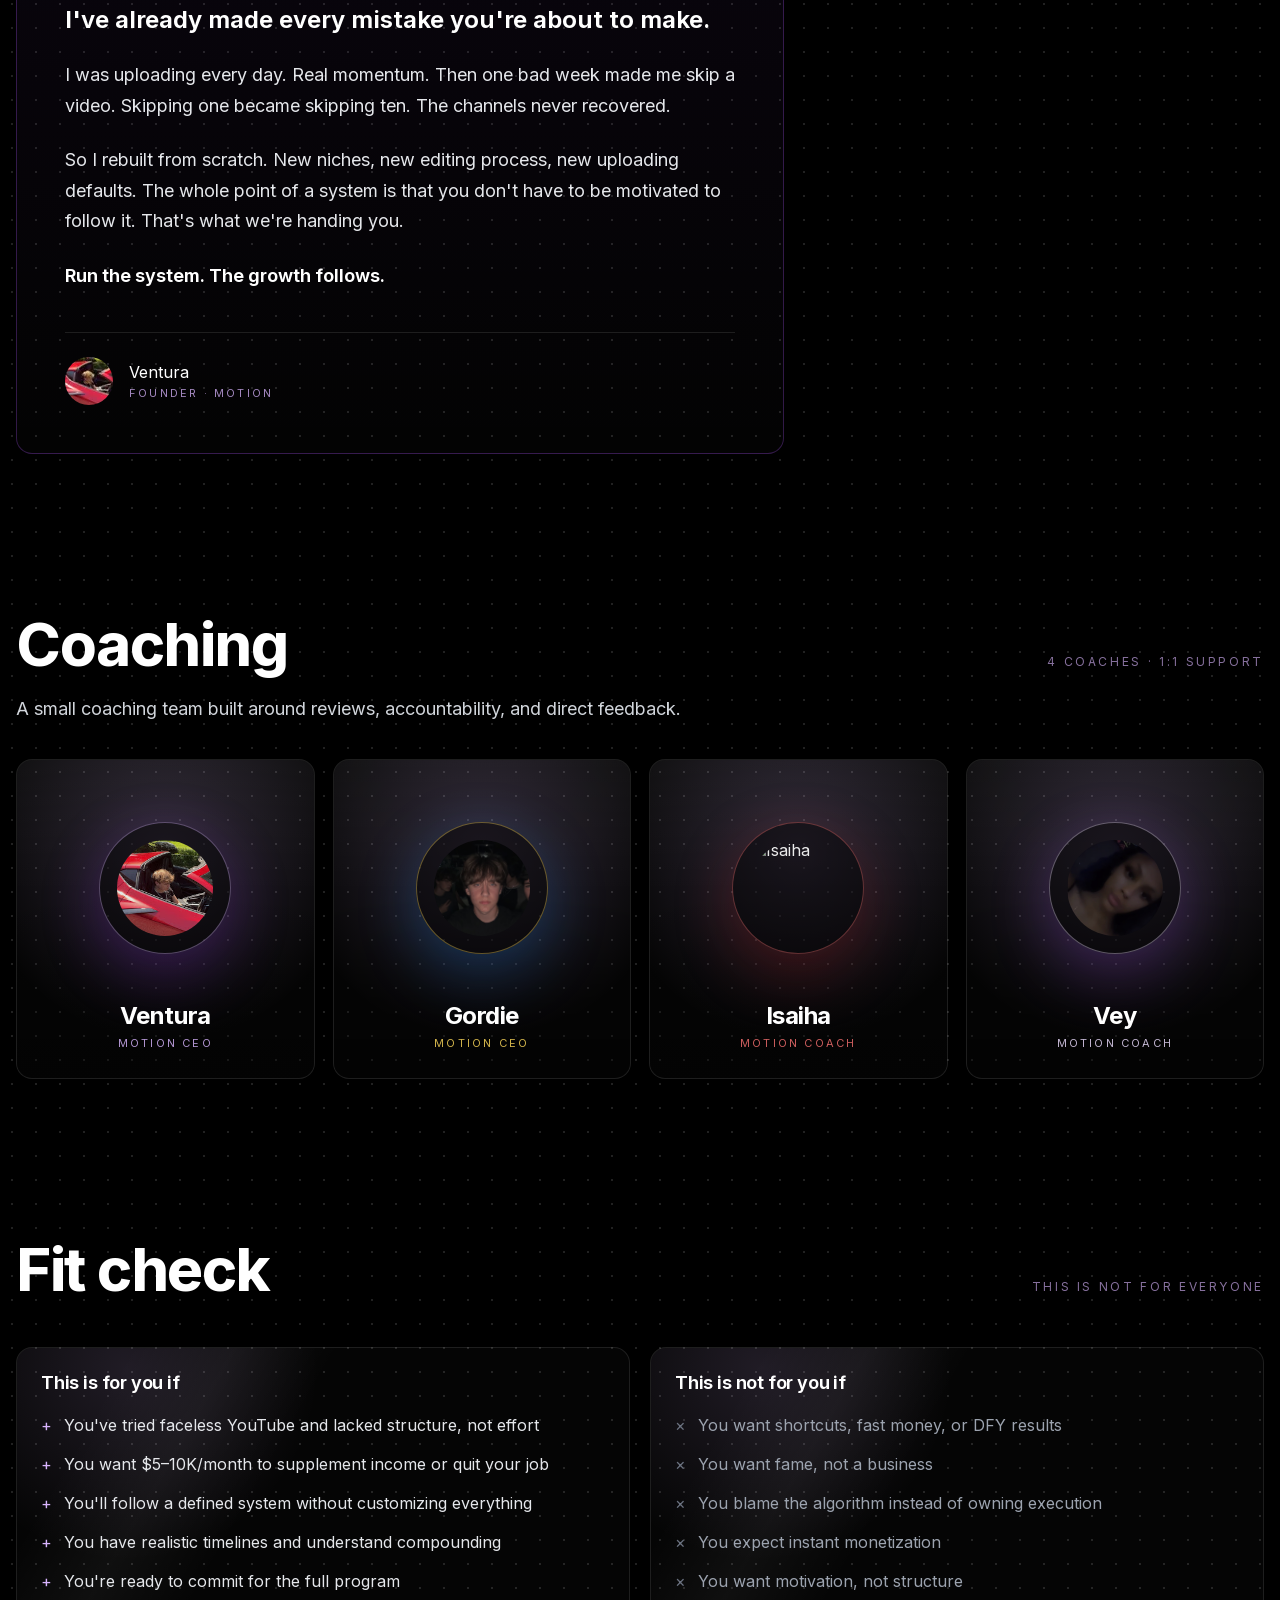
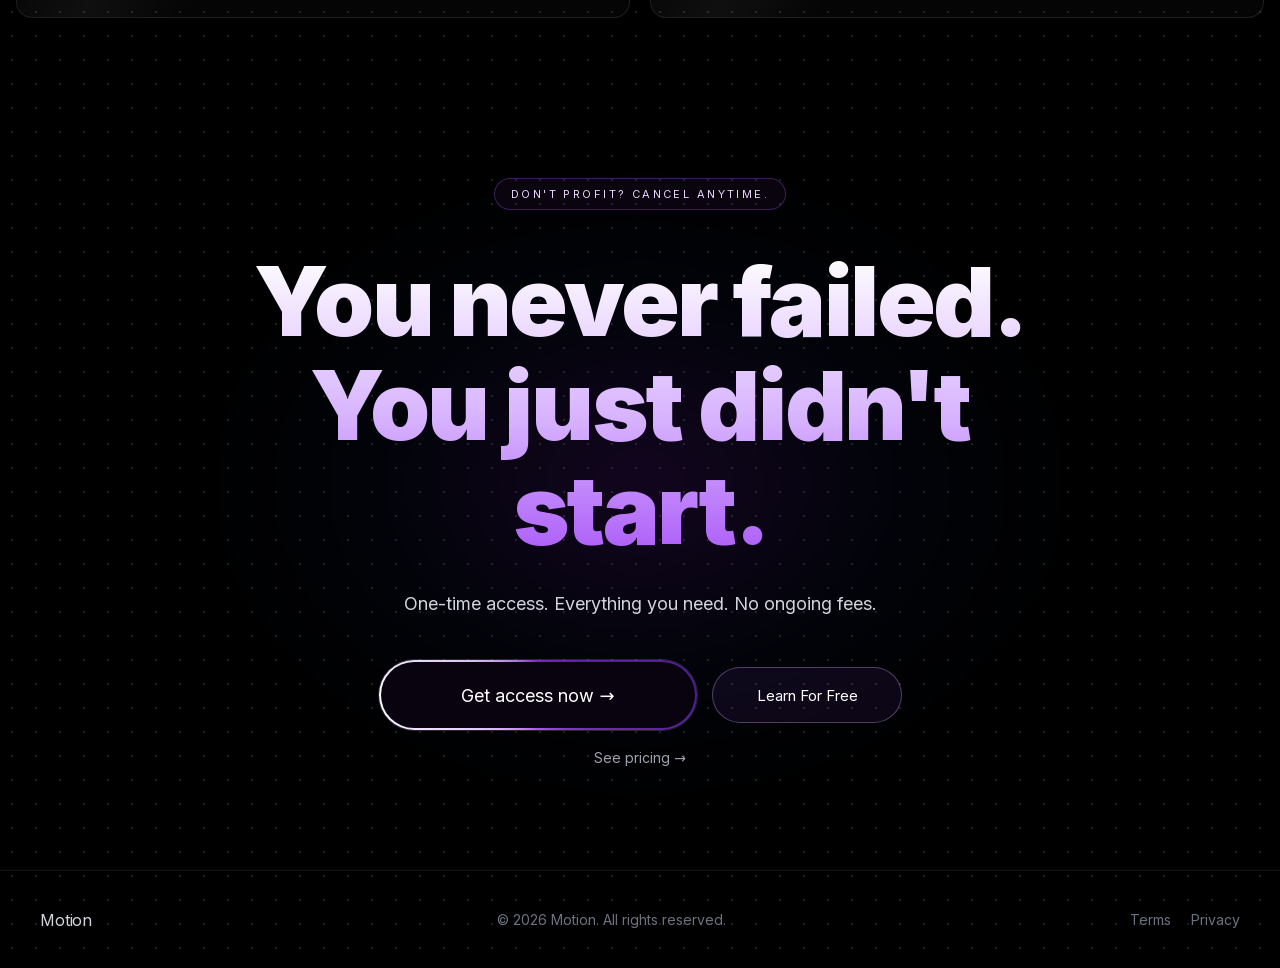
==== commit 900706e5: "Push 7 July" ====
--- a/index.html
+++ b/index.html
@@ -4,12 +4,12 @@
     <meta charset="utf-8">
     <meta name="viewport" content="width=device-width, initial-scale=1">
     <title>Studio Motion</title>
-    <meta name="description" content="Motion pricing">
+    <meta name="description" content="How faceless channels are making $10K+ a month.">
     <meta property="og:type" content="website">
     <meta property="og:site_name" content="Studio Motion">
     <meta property="og:title" content="Studio Motion">
     <meta property="og:description" content="How faceless channels are making $10K+ a month.">
-    <meta property="og:url" content="https://www.studiomotion.org/pricing/">
+    <meta property="og:url" content="https://www.studiomotion.org/">
     <meta property="og:image" content="https://www.studiomotion.org/assets/motion-logo.png">
     <meta property="og:image:secure_url" content="https://www.studiomotion.org/assets/motion-logo.png">
     <meta property="og:image:type" content="image/png">
@@ -19,68 +19,241 @@
     <meta name="twitter:title" content="Studio Motion">
     <meta name="twitter:description" content="How faceless channels are making $10K+ a month.">
     <meta name="twitter:image" content="https://www.studiomotion.org/assets/motion-logo.png">
-    <link rel="icon" type="image/png" href="../assets/motion-logo.png">
-    <link rel="apple-touch-icon" href="../assets/motion-logo.png">
-    <link rel="stylesheet" href="../styles.css">
+    <link rel="icon" type="image/png" href="./assets/motion-logo.png">
+    <link rel="apple-touch-icon" href="./assets/motion-logo.png">
+    <link rel="stylesheet" href="./styles.css">
   </head>
   <body>
     <main class="site">
       <header class="nav">
         <div class="nav-inner">
-          <a class="brand" href="../"><img src="../assets/motion-logo.png" alt="" aria-hidden="true">Motion</a>
+          <a class="brand" href="./"><img src="./assets/motion-logo.png" alt="" aria-hidden="true">Motion</a>
           <nav class="nav-links" aria-label="Main navigation">
-            <a href="../#system">The System</a>
-            <a href="../#results">Results</a>
-            <a href="../#coaching">Coaching</a>
-            <a href="../#fit">Fit</a>
-            <a href="./">Pricing</a>
+            <a href="#system">The System</a>
+            <a href="#results">Results</a>
+            <a href="#coaching">Coaching</a>
+            <a href="#fit">Fit</a>
+            <a href="./pricing/">Pricing</a>
             <a class="pill" href="https://whop.com/joined/m0tion/products/doubletake-cd/">Get Access</a>
           </nav>
         </div>
       </header>
 
-      <section class="pricing-hero">
-        <div class="container">
-          <p class="eyebrow">PRICING</p>
-          <h1>Choose your plan.</h1>
-          <p>Same access. Same support. Pick how you want to pay.</p>
-
-          <div class="plans">
-            <a class="plan" href="https://whop.com/joined/m0tion/products/doubletake-cd/">
-              <span>
-                <span class="price"><strong>$50</strong><span>/ month</span></span>
-                <p>Try the system month-to-month.</p>
-              </span>
-              <span class="arrow">→</span>
-            </a>
-            <a class="plan" href="https://whop.com/joined/m0tion/products/doubletake-cd/">
-              <span>
-                <span class="price"><strong>$135</strong><span>/ 3 months</span><span class="discount">10% OFF</span></span>
-                <p>Best for testing through one full cycle.</p>
-              </span>
-              <span class="arrow">→</span>
-            </a>
-            <a class="plan" href="https://whop.com/joined/m0tion/products/doubletake-cd/">
-              <span>
-                <span class="price"><strong>$480</strong><span>/ year</span><span class="discount">20% OFF</span></span>
-                <p>Lock in for a full year. Best value.</p>
-              </span>
-              <span class="arrow">→</span>
-            </a>
-          </div>
-
-          <p class="pricing-note">Don't profit within the program? Cancel anytime.</p>
-        </div>
-      </section>
+      <section class="hero" id="top">
+        <div class="container">
+          <p class="eyebrow">FACELESS YOUTUBE PROGRAM</p>
+          <h1 class="motion-title text-purple-grad">Motion</h1>
+          <p class="hero-copy">How faceless channels are making $10K+ a month. The full breakdown below.</p>
+          <div class="hero-actions">
+            <a class="primary" href="https://whop.com/joined/m0tion/products/doubletake-cd/">Get instant access →</a>
+            <button class="secondary-action" type="button" data-open-free-course>Learn For Free</button>
+          </div>
+        </div>
+      </section>
+
+      <section class="video-section">
+        <div class="container">
+          <div class="video-wrap">
+            <video class="vsl" src="./assets/vsl.mp4" controls playsinline preload="metadata"></video>
+          </div>
+        </div>
+      </section>
+
+      <section id="system">
+        <div class="container">
+          <div class="section-head">
+            <h2>The System</h2>
+            <span>4 PILLARS · WHAT YOU GET</span>
+          </div>
+          <p class="section-copy">Four parts. Pre-built. Stop second-guessing what works.</p>
+          <div class="grid-two">
+            <article class="card">
+              <p class="num">01</p>
+              <h3>Niches</h3>
+              <p>Pre-validated niche library, ranked by profitability, competition, and risk. You don't have to pick — we hand you what works.</p>
+            </article>
+            <article class="card">
+              <p class="num">02</p>
+              <h3>Editing</h3>
+              <p>Frameworks and templates. Retention-first cuts. No Premiere Pro mastery required.</p>
+            </article>
+            <article class="card">
+              <p class="num">03</p>
+              <h3>Scaling</h3>
+              <p>Run multiple channels safely. Avoid demonetization and keep AdSense clean as you grow.</p>
+            </article>
+            <article class="card">
+              <p class="num">04</p>
+              <h3>Support</h3>
+              <p>1:1 access for 5 months. Discord, channel reviews, group calls, accountability.</p>
+            </article>
+          </div>
+        </div>
+      </section>
+
+      <section id="results">
+        <div class="container">
+          <div class="section-head">
+            <h2>Results</h2>
+            <span>4 CLIENTS · PROOF</span>
+          </div>
+          <div class="proof-grid">
+            <figure class="proof"><img src="./assets/client-1.webp" alt="Client 1 — 233.7M views, $20,994 in last 365 days"></figure>
+            <figure class="proof"><img src="./assets/client-2.webp" alt="Client 2 — 273.0M views, $34,288 in last 365 days"></figure>
+            <figure class="proof"><img src="./assets/client-3.webp" alt="Client 3 — 333.0M views, $40,262 in last 365 days"></figure>
+            <figure class="proof"><img src="./assets/client-4.webp" alt="Client 4 — 746.2M views, $105,100 in last 90 days"></figure>
+          </div>
+        </div>
+      </section>
+
+      <section>
+        <div class="container">
+          <div class="section-head">
+            <h2>Why pick Motion?</h2>
+            <span>FROM THE FOUNDER</span>
+          </div>
+          <div class="quote">
+            <div class="quote-inner">
+              <span class="mark">“</span>
+              <article>
+                <p>I've already made every mistake you're about to make.</p>
+                <p>I was uploading every day. Real momentum. Then one bad week made me skip a video. Skipping one became skipping ten. The channels never recovered.</p>
+                <p>So I rebuilt from scratch. New niches, new editing process, new uploading defaults. The whole point of a system is that you don't have to be motivated to follow it. That's what we're handing you.</p>
+                <p>Run the system. The growth follows.</p>
+              </article>
+              <div class="founder">
+                <img src="./assets/ventura.webp" alt="Ventura">
+                <div>
+                  <p>Ventura</p>
+                  <p>FOUNDER · MOTION</p>
+                </div>
+              </div>
+            </div>
+          </div>
+        </div>
+      </section>
+
+      <section id="coaching">
+        <div class="container">
+          <div class="section-head">
+            <h2>Coaching</h2>
+            <span>4 COACHES · 1:1 SUPPORT</span>
+          </div>
+          <p class="section-copy">A small coaching team built around reviews, accountability, and direct feedback.</p>
+          <div class="coach-grid">
+            <a class="coach-card theme-ventura" href="./coaches/coach-1/">
+              <span class="coach-photo"><img src="./assets/ventura-coach.jpg" alt="Ventura"></span>
+              <span class="coach-info">
+                <span class="coach-name">Ventura</span>
+                <span class="coach-role">Motion CEO</span>
+              </span>
+            </a>
+            <a class="coach-card theme-gordie" href="./coaches/coach-2/">
+              <span class="coach-photo"><img src="./assets/gordie-coach.png" alt="gordie"></span>
+              <span class="coach-info">
+                <span class="coach-name">Gordie</span>
+                <span class="coach-role">Motion CEO</span>
+              </span>
+            </a>
+            <a class="coach-card theme-isaiha" href="./coaches/coach-3/">
+              <span class="coach-photo"><img class="face-focus-isaiha" src="./assets/isaiha-coach.png" alt="Isaiha"></span>
+              <span class="coach-info">
+                <span class="coach-name">Isaiha</span>
+                <span class="coach-role">Motion Coach</span>
+              </span>
+            </a>
+            <a class="coach-card theme-vey" href="./coaches/coach-4/">
+              <span class="coach-photo"><img class="face-focus-vey" src="./assets/vey-coach.png" alt="Vey"></span>
+              <span class="coach-info">
+                <span class="coach-name">Vey</span>
+                <span class="coach-role">Motion Coach</span>
+              </span>
+            </a>
+          </div>
+        </div>
+      </section>
+
+      <section id="fit">
+        <div class="container">
+          <div class="section-head">
+            <h2>Fit check</h2>
+            <span>THIS IS NOT FOR EVERYONE</span>
+          </div>
+          <div class="grid-two">
+            <article class="fit-card">
+              <h3>This is for you if</h3>
+              <ul>
+                <li><span>+</span><span>You've tried faceless YouTube and lacked structure, not effort</span></li>
+                <li><span>+</span><span>You want $5–10K/month to supplement income or quit your job</span></li>
+                <li><span>+</span><span>You'll follow a defined system without customizing everything</span></li>
+                <li><span>+</span><span>You have realistic timelines and understand compounding</span></li>
+                <li><span>+</span><span>You're ready to commit for the full program</span></li>
+              </ul>
+            </article>
+            <article class="fit-card muted">
+              <h3>This is not for you if</h3>
+              <ul>
+                <li><span>×</span><span>You want shortcuts, fast money, or DFY results</span></li>
+                <li><span>×</span><span>You want fame, not a business</span></li>
+                <li><span>×</span><span>You blame the algorithm instead of owning execution</span></li>
+                <li><span>×</span><span>You expect instant monetization</span></li>
+                <li><span>×</span><span>You want motivation, not structure</span></li>
+              </ul>
+            </article>
+          </div>
+        </div>
+      </section>
+
+      <section class="cta">
+        <div class="container">
+          <span class="badge">DON'T PROFIT? CANCEL ANYTIME.</span>
+          <h2 class="text-purple-grad">You never failed. You just didn't start.</h2>
+          <p>One-time access. Everything you need. No ongoing fees.</p>
+          <div class="cta-actions">
+            <a class="big-button" href="https://whop.com/joined/m0tion/products/doubletake-cd/">Get access now →</a>
+            <button class="learn-button" type="button" data-open-free-course>Learn For Free</button>
+          </div>
+          <a class="pricing-link" href="./pricing/">See pricing →</a>
+        </div>
+      </section>
+
+      <div class="modal-backdrop" data-free-course-modal hidden>
+        <div class="free-modal" role="dialog" aria-modal="true" aria-labelledby="free-course-title">
+          <button class="modal-close" type="button" aria-label="Close free course form" data-close-free-course>×</button>
+          <div class="modal-brand">
+            <img src="./assets/motion-logo.png" alt="Studio Motion">
+            <span>Studio Motion</span>
+          </div>
+          <h2 id="free-course-title">Learn the model for free.</h2>
+          <p class="modal-copy">Get the free course overview, access to free group calls, and an invite to a community with 3,000+ YouTubers.</p>
+          <form class="free-course-form" data-free-course-form>
+            <label>
+              Email
+              <input type="email" name="email" autocomplete="email" placeholder="you@example.com" required>
+            </label>
+            <label>
+              Phone number <span>optional</span>
+              <input type="tel" name="phone" autocomplete="tel" placeholder="(555) 123-4567">
+            </label>
+            <label class="consent-row">
+              <input type="checkbox" name="consent" required>
+              <span>I agree to receive emails, updates, and business inquiries from Studio Motion. I understand I can unsubscribe at any time.</span>
+            </label>
+            <p class="form-note">We will send the free course details first, then occasional Motion updates and monthly reminders about the program.</p>
+            <button class="submit-free-course" type="submit">Send me the free course</button>
+            <p class="form-status" data-free-course-status aria-live="polite"></p>
+          </form>
+        </div>
+      </div>
 
       <footer class="footer">
         <div class="footer-inner">
-          <a class="brand" href="../">Motion</a>
+          <span class="brand">Motion</span>
           <span>© 2026 Motion. All rights reserved.</span>
           <span class="footer-links"><a href="#">Terms</a><a href="#">Privacy</a></span>
         </div>
       </footer>
     </main>
-    <script src="../script.js"></script>
+    <script src="./script.js"></script>
   </body>
 </html>
--- a/styles.css
+++ b/styles.css
@@ -1,17 +1,1596 @@
-Daily YouTube subscriber count updater
-
-This site does not need a YouTube API key.
-
-Run this command once per day from the studiomotion-backup folder:
-
-node tools/update-youtube-counts.mjs
-
-The script pulls the visible subscriber text from each YouTube channel page and writes it to:
-
-data/channel-counts.json
-
-The website reads that JSON file when the Ventura coach page loads.
-
-To force a refresh more than once in the same day:
-
-node tools/update-youtube-counts.mjs --force
+@font-face {
+  font-family: "MotionSans";
+  src: url("./assets/font.woff2") format("woff2");
+  font-weight: 100 900;
+  font-display: swap;
+}
+
+:root {
+  color-scheme: dark;
+  --bg: #000;
+  --white: #fff;
+  --muted: #9ca3af;
+  --soft: #d1d5db;
+  --line: rgba(255, 255, 255, .10);
+  --panel: rgba(255, 255, 255, .02);
+  --purple: #9333ea;
+  --purple-soft: rgba(216, 180, 254, .62);
+  --coach-rgb: 168, 85, 247;
+  --coach-soft-rgb: 216, 180, 254;
+  --coach-contrast-rgb: 147, 51, 234;
+  --cursor-rgb: 168, 85, 247;
+}
+
+.theme-ventura {
+  --coach-rgb: 168, 85, 247;
+  --coach-soft-rgb: 216, 180, 254;
+  --coach-contrast-rgb: 147, 51, 234;
+  --cursor-rgb: 168, 85, 247;
+}
+
+.theme-vey {
+  --coach-rgb: 192, 132, 252;
+  --coach-soft-rgb: 237, 221, 255;
+  --coach-contrast-rgb: 168, 85, 247;
+  --cursor-rgb: 192, 132, 252;
+}
+
+.theme-gordie {
+  --coach-rgb: 96, 190, 255;
+  --coach-soft-rgb: 255, 218, 92;
+  --coach-contrast-rgb: 30, 144, 255;
+  --cursor-rgb: 96, 190, 255;
+}
+
+.theme-isaiha {
+  --coach-rgb: 239, 68, 68;
+  --coach-soft-rgb: 248, 113, 113;
+  --coach-contrast-rgb: 185, 28, 28;
+  --cursor-rgb: 239, 68, 68;
+}
+
+* { box-sizing: border-box; }
+
+html {
+  scroll-behavior: smooth;
+  background: var(--bg);
+}
+
+body {
+  margin: 0;
+  min-height: 100vh;
+  font-family: MotionSans, Inter, ui-sans-serif, system-ui, -apple-system, BlinkMacSystemFont, "Segoe UI", sans-serif;
+  background:
+    radial-gradient(circle at 50% 15%, rgba(88, 28, 135, .19), transparent 30rem),
+    radial-gradient(circle at 52% 38%, rgba(30, 64, 175, .10), transparent 34rem),
+    radial-gradient(rgba(255,255,255,.13) 1px, transparent 1px),
+    #000;
+  background-size: auto, auto, 24px 24px, auto;
+  color: var(--white);
+  letter-spacing: 0;
+}
+
+body::before {
+  content: "";
+  position: fixed;
+  inset: 0;
+  pointer-events: none;
+  background: radial-gradient(circle at var(--mx, 50%) var(--my, 30%), rgba(var(--cursor-rgb), .085), transparent 18rem);
+  opacity: .7;
+  mix-blend-mode: screen;
+}
+
+body.theme-gordie {
+  background:
+    radial-gradient(circle at 44% 15%, rgba(96, 190, 255, .18), transparent 30rem),
+    radial-gradient(circle at 68% 40%, rgba(255, 218, 92, .10), transparent 34rem),
+    radial-gradient(rgba(255,255,255,.13) 1px, transparent 1px),
+    #000;
+  background-size: auto, auto, 24px 24px, auto;
+}
+
+body.theme-isaiha {
+  background:
+    radial-gradient(circle at 48% 14%, rgba(239, 68, 68, .18), transparent 30rem),
+    radial-gradient(circle at 60% 42%, rgba(185, 28, 28, .12), transparent 34rem),
+    radial-gradient(rgba(255,255,255,.13) 1px, transparent 1px),
+    #000;
+  background-size: auto, auto, 24px 24px, auto;
+}
+
+body.theme-vey {
+  background:
+    radial-gradient(circle at 48% 14%, rgba(192, 132, 252, .18), transparent 30rem),
+    radial-gradient(circle at 58% 42%, rgba(237, 221, 255, .07), transparent 34rem),
+    radial-gradient(rgba(255,255,255,.13) 1px, transparent 1px),
+    #000;
+  background-size: auto, auto, 24px 24px, auto;
+}
+
+body.theme-ventura::before,
+body.theme-vey::before,
+body.theme-gordie::before,
+body.theme-isaiha::before {
+  background: radial-gradient(circle at var(--mx, 50%) var(--my, 30%), rgba(var(--cursor-rgb), .10), transparent 18rem);
+}
+
+a {
+  color: inherit;
+  text-decoration: none;
+}
+
+.site {
+  min-height: 100vh;
+  overflow-x: hidden;
+}
+
+.nav {
+  padding: 20px 24px;
+}
+
+.nav-inner,
+.container,
+.footer-inner {
+  width: min(100%, 1280px);
+  margin: 0 auto;
+  padding: 0 16px;
+}
+
+.nav-inner {
+  display: flex;
+  align-items: center;
+  justify-content: space-between;
+}
+
+.brand {
+  display: inline-flex;
+  align-items: center;
+  gap: 9px;
+  font-size: 16px;
+  line-height: 1;
+  letter-spacing: -.01em;
+}
+
+.brand img {
+  width: 24px;
+  height: 24px;
+  display: block;
+  border-radius: 7px;
+  box-shadow: 0 0 22px rgba(168,85,247,.28);
+}
+
+.nav-links {
+  display: flex;
+  align-items: center;
+  gap: 30px;
+  color: #9ca3af;
+  font-size: 14px;
+}
+
+.nav-links a:not(.pill):hover,
+.footer a:hover { color: #fff; }
+
+.pill {
+  display: inline-flex;
+  align-items: center;
+  justify-content: center;
+  border: 1px solid rgba(255,255,255,.15);
+  border-radius: 999px;
+  background: rgba(255,255,255,.04);
+  color: #fff;
+  padding: 7px 14px;
+  font-size: 12px;
+  transition: .2s ease;
+}
+
+.pill:hover {
+  background: rgba(255,255,255,.08);
+  border-color: rgba(255,255,255,.25);
+}
+
+.hero {
+  position: relative;
+  isolation: isolate;
+  padding: 92px 0 96px;
+  text-align: center;
+}
+
+.hero::before,
+.cta::before {
+  content: "";
+  position: absolute;
+  left: 50%;
+  top: 50%;
+  width: min(860px, 82vw);
+  height: min(520px, 58vw);
+  border-radius: 999px;
+  background:
+    radial-gradient(ellipse at 50% 45%, rgba(126, 34, 206, .18), rgba(88, 28, 135, .08) 38%, transparent 72%);
+  filter: blur(34px);
+  transform: translate(-50%, -50%);
+  z-index: -1;
+  animation: glowPulse 6s ease-in-out infinite alternate;
+}
+
+.cta::before {
+  height: min(620px, 68vw);
+  background:
+    radial-gradient(ellipse at 50% 50%, rgba(126, 34, 206, .16), rgba(30, 64, 175, .055) 42%, transparent 74%);
+}
+
+.eyebrow {
+  margin: 0;
+  color: var(--purple-soft);
+  font-size: 12px;
+  text-transform: uppercase;
+  letter-spacing: .22em;
+}
+
+h1,
+h2,
+h3,
+p { margin: 0; }
+
+.motion-title {
+  margin-top: 24px;
+  font-size: clamp(72px, 13vw, 160px);
+  font-weight: 900;
+  line-height: .9;
+  letter-spacing: -.025em;
+}
+
+.text-purple-grad {
+  background: linear-gradient(180deg, #fff 0%, rgb(var(--coach-soft-rgb)) 52%, rgb(var(--coach-rgb)) 100%);
+  -webkit-background-clip: text;
+  background-clip: text;
+  color: transparent;
+}
+
+.hero-copy {
+  width: min(100%, 576px);
+  margin: 32px auto 0;
+  color: #d1d5db;
+  font-size: 18px;
+  line-height: 1.65;
+}
+
+.primary {
+  display: inline-flex;
+  align-items: center;
+  justify-content: center;
+  gap: 8px;
+  margin-top: 40px;
+  border-radius: 999px;
+  background: #9333ea;
+  color: white;
+  padding: 11px 20px;
+  font-size: 14px;
+  transition: .2s ease;
+}
+
+.primary:hover { background: #a855f7; }
+
+.hero-actions {
+  display: flex;
+  justify-content: center;
+  align-items: center;
+  gap: 14px;
+  flex-wrap: wrap;
+}
+
+.secondary-action,
+.learn-button,
+.submit-free-course {
+  border: 1px solid rgba(216,180,254,.32);
+  border-radius: 999px;
+  background: rgba(168,85,247,.08);
+  color: #fff;
+  cursor: pointer;
+  font: inherit;
+  transition: transform .2s ease, border-color .2s ease, background .2s ease, box-shadow .2s ease;
+}
+
+.secondary-action {
+  margin-top: 40px;
+  padding: 11px 20px;
+  font-size: 14px;
+}
+
+.secondary-action:hover,
+.learn-button:hover,
+.submit-free-course:hover {
+  border-color: rgba(216,180,254,.58);
+  background: rgba(168,85,247,.16);
+  box-shadow: 0 18px 60px rgba(88,28,135,.18);
+  transform: translateY(-2px);
+}
+
+section {
+  padding: 80px 0;
+}
+
+.video-section {
+  padding: 0 0 96px;
+}
+
+.video-wrap {
+  position: relative;
+  aspect-ratio: 16 / 9;
+  width: min(100%, 960px);
+  margin: 0 auto;
+  overflow: hidden;
+  border: 1px solid var(--line);
+  border-radius: 16px;
+  background: #000;
+  box-shadow: 0 28px 90px rgba(88, 28, 135, .18);
+}
+
+.video-wrap::before {
+  content: "";
+  position: absolute;
+  inset: 0;
+  pointer-events: none;
+  background: linear-gradient(135deg, rgba(255,255,255,.10), transparent 28%, transparent 72%, rgba(168,85,247,.12));
+  z-index: 1;
+}
+
+.vsl {
+  position: absolute;
+  inset: 0;
+  width: 100%;
+  height: 100%;
+  display: block;
+  object-fit: cover;
+}
+
+.section-head {
+  display: flex;
+  align-items: baseline;
+  justify-content: space-between;
+  gap: 32px;
+  margin-bottom: 48px;
+}
+
+.section-head h2 {
+  font-size: clamp(40px, 6vw, 60px);
+  font-weight: 750;
+  line-height: 1;
+  letter-spacing: -.025em;
+}
+
+.section-head span {
+  flex-shrink: 0;
+  color: var(--purple-soft);
+  font-size: 12px;
+  text-transform: uppercase;
+  letter-spacing: .22em;
+}
+
+.section-copy {
+  max-width: 680px;
+  margin-top: -28px;
+  margin-bottom: 36px;
+  color: #d1d5db;
+  font-size: 18px;
+  line-height: 1.65;
+}
+
+.grid-two {
+  display: grid;
+  grid-template-columns: repeat(2, minmax(0, 1fr));
+  gap: 20px;
+}
+
+.card,
+.proof,
+.quote,
+.fit-card,
+.plan {
+  border: 1px solid var(--line);
+  border-radius: 16px;
+  background: var(--panel);
+}
+
+.card {
+  padding: 24px;
+  transition: .25s ease;
+}
+
+.card:hover,
+.plan:hover {
+  border-color: rgba(168, 85, 247, .50);
+  background: rgba(168,85,247,.055);
+  transform: translateY(-3px);
+}
+
+.num {
+  color: var(--purple-soft);
+  font-size: 11px;
+  text-transform: uppercase;
+  letter-spacing: .22em;
+}
+
+.card h3,
+.fit-card h3 {
+  margin-top: 16px;
+  color: #fff;
+  font-size: 18px;
+  font-weight: 650;
+  letter-spacing: -.01em;
+}
+
+.card p {
+  margin-top: 8px;
+  color: #d1d5db;
+  font-size: 16px;
+  line-height: 1.65;
+}
+
+.proof-grid {
+  display: grid;
+  grid-template-columns: repeat(2, minmax(0, 1fr));
+  gap: 20px;
+}
+
+.proof {
+  overflow: hidden;
+  min-height: 292px;
+  display: flex;
+  align-items: center;
+  justify-content: center;
+}
+
+.proof img {
+  display: block;
+  width: 100%;
+  height: auto;
+  transition: transform .35s ease, filter .35s ease;
+}
+
+.proof:hover img {
+  transform: scale(1.025);
+  filter: brightness(1.08);
+}
+
+.quote {
+  max-width: 768px;
+  overflow: hidden;
+  border-color: rgba(168,85,247,.28);
+  background: linear-gradient(180deg, rgba(168,85,247,.055), rgba(255,255,255,.01));
+}
+
+.quote-inner {
+  padding: 48px;
+}
+
+.mark {
+  display: block;
+  color: rgba(192, 132, 252, .42);
+  font-size: 92px;
+  line-height: .65;
+  user-select: none;
+}
+
+.quote article {
+  margin-top: 12px;
+  display: grid;
+  gap: 24px;
+  color: #e5e7eb;
+  font-size: 18px;
+  line-height: 1.7;
+}
+
+.quote article p:first-child {
+  color: #fff;
+  font-size: 24px;
+  font-weight: 650;
+  line-height: 1.35;
+}
+
+.quote article p:last-child {
+  color: #fff;
+  font-weight: 650;
+}
+
+.founder {
+  display: flex;
+  align-items: center;
+  gap: 16px;
+  margin-top: 40px;
+  border-top: 1px solid var(--line);
+  padding-top: 24px;
+}
+
+.founder img {
+  width: 48px;
+  height: 48px;
+  border-radius: 999px;
+}
+
+.founder p:first-child { color: #fff; }
+.founder p:last-child {
+  margin-top: 4px;
+  color: rgba(216, 180, 254, .75);
+  font-size: 11px;
+  text-transform: uppercase;
+  letter-spacing: .2em;
+}
+
+.coach-grid {
+  display: grid;
+  grid-template-columns: repeat(4, minmax(0, 1fr));
+  gap: 18px;
+}
+
+.coach-card {
+  position: relative;
+  overflow: hidden;
+  display: block;
+  min-height: 320px;
+  border: 1px solid var(--line);
+  border-radius: 16px;
+  background: rgba(255,255,255,.02);
+  transition: transform .35s cubic-bezier(.2, .8, .2, 1), border-color .35s ease, box-shadow .35s ease, background .35s ease;
+}
+
+.coach-card::before {
+  content: "";
+  position: absolute;
+  inset: 0;
+  pointer-events: none;
+  background:
+    linear-gradient(180deg, rgba(255,255,255,.035), transparent 42%, rgba(0,0,0,.38) 100%),
+    radial-gradient(circle at 50% 28%, rgba(216,180,254,.20), transparent 12rem);
+  z-index: 1;
+}
+
+.coach-card::after {
+  content: "";
+  position: absolute;
+  inset: -40%;
+  background: conic-gradient(from 180deg, transparent, rgba(var(--coach-rgb),.28), rgba(var(--coach-soft-rgb),.20), transparent 34%);
+  opacity: 0;
+  transform: rotate(-35deg);
+  transition: opacity .35s ease, transform .7s cubic-bezier(.2, .8, .2, 1);
+}
+
+.coach-card:hover,
+.coach-card:focus-visible {
+  border-color: rgba(var(--coach-rgb),.58);
+  background: rgba(var(--coach-rgb),.055);
+  box-shadow: 0 24px 80px rgba(var(--coach-contrast-rgb),.26);
+  transform: translateY(-8px);
+  outline: none;
+}
+
+.coach-card:hover::after,
+.coach-card:focus-visible::after {
+  opacity: 1;
+  transform: rotate(18deg);
+}
+
+.coach-photo {
+  position: absolute;
+  left: 50%;
+  top: 62px;
+  z-index: 2;
+  display: grid;
+  place-items: center;
+  width: 132px;
+  height: 132px;
+  border: 1px solid rgba(var(--coach-soft-rgb),.36);
+  border-radius: 999px;
+  background: rgba(0,0,0,.48);
+  box-shadow: 0 18px 60px rgba(var(--coach-contrast-rgb),.26);
+  transform: translateX(-50%);
+  transition: transform .45s cubic-bezier(.2, .8, .2, 1), border-color .3s ease, box-shadow .3s ease;
+}
+
+.coach-photo img {
+  width: 96px;
+  height: 96px;
+  display: block;
+  border-radius: inherit;
+  object-fit: cover;
+  filter: saturate(.95) brightness(.92);
+  transition: transform .55s cubic-bezier(.2, .8, .2, 1), filter .35s ease;
+}
+
+.coach-card:hover .coach-photo,
+.coach-card:focus-visible .coach-photo {
+  border-color: rgba(var(--coach-soft-rgb),.70);
+  box-shadow: 0 24px 78px rgba(var(--coach-rgb),.34);
+  transform: translateX(-50%) translateY(-8px) scale(1.04);
+}
+
+.coach-card:hover .coach-photo img,
+.coach-card:focus-visible .coach-photo img {
+  filter: saturate(1.08) brightness(1);
+  transform: scale(1.08) rotate(2deg);
+}
+
+.coach-info {
+  position: absolute;
+  left: 22px;
+  right: 22px;
+  bottom: 28px;
+  z-index: 2;
+  display: grid;
+  gap: 6px;
+  text-align: center;
+  transition: transform .35s cubic-bezier(.2, .8, .2, 1);
+}
+
+.coach-card:hover .coach-info,
+.coach-card:focus-visible .coach-info {
+  transform: translateY(-4px);
+}
+
+.coach-name {
+  color: #fff;
+  font-size: 24px;
+  font-weight: 700;
+  letter-spacing: -.02em;
+}
+
+.coach-role {
+  color: rgba(var(--coach-soft-rgb),.82);
+  font-size: 11px;
+  text-transform: uppercase;
+  letter-spacing: .2em;
+}
+
+.coach-page {
+  min-height: auto;
+  padding: 52px 0 12px;
+}
+
+.coach-profile {
+  display: grid;
+  grid-template-columns: minmax(240px, 360px) 1fr;
+  gap: 44px;
+  align-items: center;
+}
+
+.coach-portrait {
+  display: grid;
+  place-items: center;
+  aspect-ratio: 4 / 5;
+  border: 1px solid rgba(var(--coach-rgb),.32);
+  border-radius: 16px;
+  background:
+    radial-gradient(circle at 50% 38%, rgba(var(--coach-soft-rgb),.20), transparent 13rem),
+    radial-gradient(circle at 52% 62%, rgba(var(--coach-rgb),.10), transparent 15rem),
+    rgba(255,255,255,.02);
+  box-shadow: 0 28px 100px rgba(var(--coach-contrast-rgb),.24);
+}
+
+.coach-portrait img {
+  width: min(190px, 46%);
+  height: auto;
+  aspect-ratio: 1;
+  display: block;
+  border: 1px solid rgba(var(--coach-soft-rgb),.42);
+  border-radius: 999px;
+  object-fit: cover;
+  box-shadow: 0 22px 80px rgba(0,0,0,.42), 0 0 48px rgba(var(--coach-rgb),.20);
+}
+
+.face-focus-vey {
+  object-position: 63% 30%;
+}
+
+.face-focus-isaiha {
+  object-position: 50% 62%;
+}
+
+.coach-detail-copy .eyebrow {
+  margin-bottom: 18px;
+}
+
+.coach-detail-copy h1 {
+  font-size: clamp(54px, 8vw, 96px);
+  font-weight: 900;
+  line-height: 1.08;
+  letter-spacing: -.035em;
+  padding-bottom: .06em;
+}
+
+.coach-detail-copy p {
+  max-width: 640px;
+  margin-top: 18px;
+  color: #d1d5db;
+  font-size: 18px;
+  line-height: 1.7;
+}
+
+.coach-actions {
+  display: flex;
+  align-items: center;
+  gap: 18px;
+  flex-wrap: wrap;
+  margin-top: 28px;
+}
+
+.back-link {
+  display: inline-flex;
+  color: rgba(var(--coach-soft-rgb),.92);
+  font-size: 14px;
+}
+
+.scroll-link {
+  display: inline-flex;
+  align-items: center;
+  border: 1px solid rgba(var(--coach-soft-rgb),.28);
+  border-radius: 999px;
+  background: rgba(var(--coach-rgb),.07);
+  color: #fff;
+  padding: 8px 13px;
+  font-size: 13px;
+  transition: border-color .2s ease, background .2s ease, transform .2s ease;
+}
+
+.back-link:hover,
+.scroll-link:hover {
+  text-decoration: underline;
+  text-underline-offset: 4px;
+}
+
+.scroll-link:hover {
+  border-color: rgba(var(--coach-soft-rgb),.50);
+  background: rgba(var(--coach-rgb),.13);
+  transform: translateY(-2px);
+  text-decoration: none;
+}
+
+.coach-section {
+  padding: 18px 0 64px;
+}
+
+.coach-section .section-head {
+  margin-bottom: 30px;
+}
+
+.coach-story {
+  padding-bottom: 34px;
+}
+
+.story-panel {
+  position: relative;
+  overflow: hidden;
+  display: grid;
+  grid-template-columns: minmax(0, 1fr) minmax(230px, 320px);
+  gap: 28px;
+  align-items: center;
+  max-width: 1060px;
+  border: 1px solid rgba(var(--coach-rgb),.26);
+  border-radius: 16px;
+  background:
+    radial-gradient(circle at 10% 0%, rgba(var(--coach-soft-rgb),.13), transparent 16rem),
+    radial-gradient(circle at 88% 100%, rgba(var(--coach-rgb),.09), transparent 15rem),
+    rgba(255,255,255,.02);
+  padding: 34px;
+}
+
+.story-panel::before {
+  content: "";
+  position: absolute;
+  inset: 0;
+  pointer-events: none;
+  background: linear-gradient(120deg, transparent 20%, rgba(255,255,255,.045), transparent 46%);
+  opacity: .75;
+}
+
+.story-copy,
+.story-photo {
+  position: relative;
+  z-index: 1;
+}
+
+.story-panel p {
+  position: relative;
+  max-width: 780px;
+  color: #e5e7eb;
+  font-size: 20px;
+  line-height: 1.75;
+}
+
+.story-photo {
+  overflow: hidden;
+  margin: 0;
+  aspect-ratio: 4 / 5;
+  border: 1px solid rgba(var(--coach-soft-rgb),.28);
+  border-radius: 14px;
+  background: #050505;
+  box-shadow: 0 22px 80px rgba(0,0,0,.35);
+}
+
+.story-photo img {
+  width: 100%;
+  height: 100%;
+  display: block;
+  object-fit: cover;
+  object-position: 50% 30%;
+  transition: transform .55s cubic-bezier(.2, .8, .2, 1), filter .35s ease;
+}
+
+.story-panel:hover .story-photo img {
+  filter: brightness(1.06) saturate(1.05);
+  transform: scale(1.045);
+}
+
+.channel-grid {
+  display: grid;
+  grid-template-columns: repeat(2, minmax(0, 1fr));
+  gap: 18px;
+}
+
+.channel-grid-single {
+  grid-template-columns: minmax(0, 1fr);
+  max-width: 680px;
+}
+
+.channel-card {
+  position: relative;
+  overflow: hidden;
+  display: grid;
+  grid-template-columns: auto 1fr auto;
+  align-items: center;
+  gap: 18px;
+  min-height: 112px;
+  border: 1px solid rgba(var(--coach-rgb),.18);
+  border-radius: 16px;
+  background: rgba(255,255,255,.02);
+  padding: 18px;
+  transition: transform .35s cubic-bezier(.2, .8, .2, 1), border-color .35s ease, background .35s ease, box-shadow .35s ease;
+}
+
+.channel-card::before {
+  content: "";
+  position: absolute;
+  inset: 0;
+  pointer-events: none;
+  background:
+    radial-gradient(circle at 12% 50%, rgba(var(--coach-soft-rgb),.20), transparent 13rem),
+    linear-gradient(110deg, transparent 28%, rgba(255,255,255,.045), transparent 55%);
+  opacity: 0;
+  transform: translateX(-20%);
+  transition: opacity .35s ease, transform .55s cubic-bezier(.2, .8, .2, 1);
+}
+
+.channel-card:hover,
+.channel-card:focus-visible {
+  border-color: rgba(var(--coach-rgb),.58);
+  background: rgba(var(--coach-rgb),.05);
+  box-shadow: 0 18px 70px rgba(var(--coach-contrast-rgb),.20);
+  transform: translateY(-5px);
+  outline: none;
+}
+
+.channel-card:hover::before,
+.channel-card:focus-visible::before {
+  opacity: 1;
+  transform: translateX(0);
+}
+
+.channel-card img {
+  position: relative;
+  z-index: 1;
+  width: 74px;
+  height: 74px;
+  border: 1px solid rgba(var(--coach-soft-rgb),.38);
+  border-radius: 14px;
+  object-fit: cover;
+  box-shadow: 0 14px 42px rgba(0,0,0,.34);
+  transition: transform .4s cubic-bezier(.2, .8, .2, 1), filter .3s ease;
+}
+
+.channel-card:hover img,
+.channel-card:focus-visible img {
+  filter: brightness(1.08) saturate(1.08);
+  transform: scale(1.08) rotate(-2deg);
+}
+
+.channel-copy,
+.channel-count {
+  position: relative;
+  z-index: 1;
+}
+
+.channel-copy {
+  display: grid;
+  gap: 4px;
+}
+
+.channel-name {
+  color: #fff;
+  font-size: 21px;
+  font-weight: 700;
+  letter-spacing: -.015em;
+}
+
+.channel-handle {
+  color: rgba(var(--coach-soft-rgb),.76);
+  font-size: 13px;
+}
+
+.channel-count {
+  justify-self: end;
+  border: 1px solid rgba(255,255,255,.10);
+  border-radius: 999px;
+  background: rgba(255,255,255,.035);
+  color: #d1d5db;
+  padding: 8px 12px;
+  font-size: 13px;
+  white-space: nowrap;
+}
+
+.photo-board-section {
+  padding-top: 18px;
+}
+
+.photo-board {
+  display: grid;
+  grid-template-columns: repeat(4, minmax(0, 1fr));
+  gap: 18px;
+  align-items: center;
+}
+
+.photo-board-three {
+  grid-template-columns: repeat(3, minmax(0, 1fr));
+}
+
+.photo-board-two {
+  grid-template-columns: minmax(0, .8fr) minmax(0, 1.2fr);
+}
+
+.photo-placeholder {
+  display: grid;
+  place-items: center;
+  min-height: 190px;
+  border: 2px dashed rgba(var(--coach-rgb),.38);
+  border-radius: 14px;
+  background:
+    radial-gradient(circle at 50% 0%, rgba(var(--coach-soft-rgb),.11), transparent 14rem),
+    rgba(255,255,255,.02);
+  color: rgba(229,231,235,.78);
+  font-size: 18px;
+}
+
+.board-photo {
+  position: relative;
+  overflow: hidden;
+  margin: 0;
+  min-height: 260px;
+  border: 3px solid rgba(var(--coach-rgb),.46);
+  border-radius: 10px;
+  background: #050505;
+  box-shadow: 0 22px 70px rgba(0,0,0,.46), 0 0 0 1px rgba(var(--coach-soft-rgb),.14);
+  transition: transform .35s cubic-bezier(.2, .8, .2, 1), box-shadow .35s ease, filter .35s ease;
+}
+
+.board-photo::before {
+  content: "";
+  position: absolute;
+  inset: 0;
+  pointer-events: none;
+  background: linear-gradient(135deg, rgba(255,255,255,.18), transparent 34%, transparent 70%, rgba(var(--coach-rgb),.15));
+  z-index: 1;
+}
+
+.board-photo img {
+  width: 100%;
+  height: 100%;
+  display: block;
+  object-fit: cover;
+  transition: transform .45s cubic-bezier(.2, .8, .2, 1), filter .35s ease;
+}
+
+.photo-focus-isaiha-close {
+  object-position: 52% 38%;
+}
+
+.photo-focus-isaiha-horse {
+  object-position: 50% 38%;
+}
+
+.board-photo-wide {
+  grid-column: span 2;
+}
+
+.tilt-left { transform: rotate(-3deg); }
+.tilt-right { transform: rotate(3deg); }
+.tilt-left-soft { transform: rotate(-1.8deg); }
+.tilt-right-soft { transform: rotate(1.8deg); }
+
+.board-photo:hover {
+  z-index: 2;
+  filter: brightness(1.04);
+  box-shadow: 0 30px 90px rgba(var(--coach-contrast-rgb),.34), 0 0 0 1px rgba(var(--coach-soft-rgb),.24);
+  transform: rotate(0deg) translateY(-8px) scale(1.025);
+}
+
+.board-photo:hover img {
+  transform: scale(1.045);
+}
+
+.fit-card {
+  position: relative;
+  overflow: hidden;
+  padding: 24px;
+  transition: border-color .3s ease, background .3s ease, transform .3s ease, box-shadow .3s ease;
+}
+
+.fit-card::before {
+  content: "";
+  position: absolute;
+  inset: -1px;
+  pointer-events: none;
+  background:
+    radial-gradient(circle at 18% 8%, rgba(216, 180, 254, .13), transparent 12rem),
+    linear-gradient(120deg, transparent 15%, rgba(255,255,255,.045), transparent 42%);
+  opacity: 0;
+  transform: translateX(-18%);
+  transition: opacity .35s ease, transform .55s cubic-bezier(.2, .8, .2, 1);
+}
+
+.fit-card:hover {
+  border-color: rgba(168, 85, 247, .42);
+  background: rgba(168, 85, 247, .045);
+  box-shadow: 0 18px 60px rgba(88, 28, 135, .16);
+  transform: translateY(-4px);
+}
+
+.fit-card:hover::before,
+.fit-card.is-visible::before {
+  opacity: 1;
+  transform: translateX(0);
+}
+
+.fit-card h3 {
+  position: relative;
+  margin-top: 0;
+  transition: color .3s ease, transform .45s cubic-bezier(.2, .8, .2, 1);
+}
+
+.fit-card ul {
+  list-style: none;
+  display: grid;
+  gap: 14px;
+  margin: 20px 0 0;
+  padding: 0;
+}
+
+.fit-card li {
+  position: relative;
+  display: flex;
+  align-items: baseline;
+  gap: 12px;
+  color: #e5e7eb;
+  font-size: 16px;
+  line-height: 1.55;
+  opacity: 0;
+  transform: translateX(-12px);
+  transition: opacity .55s cubic-bezier(.2, .8, .2, 1), transform .55s cubic-bezier(.2, .8, .2, 1), color .25s ease;
+}
+
+.fit-card.is-visible h3 {
+  transform: translateY(0);
+}
+
+.fit-card.is-visible li {
+  opacity: 1;
+  transform: translateX(0);
+}
+
+.fit-card:hover h3 {
+  color: #f5e8ff;
+  transform: translateX(2px);
+}
+
+.fit-card:hover li {
+  color: #fff;
+}
+
+.fit-card li span:first-child {
+  flex: 0 0 auto;
+  color: #d8b4fe;
+}
+
+.fit-card.muted li { color: #9ca3af; }
+.fit-card.muted li span:first-child { color: #6b7280; }
+.fit-card.muted:hover li { color: #d1d5db; }
+
+.cta {
+  position: relative;
+  isolation: isolate;
+  text-align: center;
+  padding-bottom: 104px;
+}
+
+.badge {
+  display: inline-flex;
+  align-items: center;
+  justify-content: center;
+  border: 1px solid rgba(168,85,247,.32);
+  border-radius: 999px;
+  background: rgba(168,85,247,.05);
+  color: #e9d5ff;
+  padding: 8px 16px;
+  font-size: 11px;
+  text-transform: uppercase;
+  letter-spacing: .22em;
+}
+
+.cta h2 {
+  max-width: 920px;
+  margin: 40px auto 0;
+  padding-bottom: 8px;
+  font-size: clamp(54px, 8.3vw, 96px);
+  font-weight: 900;
+  line-height: 1.08;
+  letter-spacing: -.025em;
+}
+
+.cta p {
+  max-width: 576px;
+  margin: 20px auto 0;
+  color: #d1d5db;
+  font-size: 18px;
+  line-height: 1.65;
+}
+
+.cta-actions {
+  display: flex;
+  justify-content: center;
+  align-items: center;
+  gap: 14px;
+  flex-wrap: wrap;
+  margin-top: 40px;
+}
+
+.big-button {
+  position: relative;
+  isolation: isolate;
+  overflow: hidden;
+  display: inline-flex;
+  align-items: center;
+  justify-content: center;
+  width: 320px;
+  height: 72px;
+  border-radius: 999px;
+  border: 1px solid rgba(255,255,255,.15);
+  color: #fff;
+  font-size: 18px;
+  transition: transform .2s ease;
+}
+
+.big-button::before {
+  content: "";
+  position: absolute;
+  inset: -80%;
+  background: conic-gradient(from 90deg, #4c1d95, #a855f7, #fff, #7e22ce, #4c1d95);
+  animation: spin 4s linear infinite;
+  z-index: -2;
+}
+
+.big-button::after {
+  content: "";
+  position: absolute;
+  inset: 2px;
+  border-radius: inherit;
+  background: #09020f;
+  z-index: -1;
+}
+
+.big-button:hover { transform: scale(1.03); }
+
+.learn-button {
+  min-width: 190px;
+  height: 56px;
+  padding: 0 24px;
+  font-size: 15px;
+}
+
+.pricing-link {
+  display: block;
+  width: fit-content;
+  margin: 18px auto 0;
+  color: #9ca3af;
+  font-size: 14px;
+}
+
+.pricing-link:hover {
+  color: #d8b4fe;
+  text-decoration: underline;
+  text-underline-offset: 4px;
+}
+
+.modal-backdrop {
+  position: fixed;
+  inset: 0;
+  z-index: 100;
+  display: grid;
+  place-items: center;
+  background: rgba(0,0,0,.72);
+  padding: 20px;
+  backdrop-filter: blur(16px);
+}
+
+.modal-backdrop[hidden] {
+  display: none;
+}
+
+.free-modal {
+  position: relative;
+  overflow: hidden;
+  width: min(100%, 560px);
+  border: 1px solid rgba(216,180,254,.26);
+  border-radius: 18px;
+  background:
+    radial-gradient(circle at 18% 0%, rgba(216,180,254,.16), transparent 16rem),
+    radial-gradient(circle at 92% 100%, rgba(168,85,247,.14), transparent 15rem),
+    #08070b;
+  box-shadow: 0 36px 140px rgba(0,0,0,.62), 0 0 0 1px rgba(255,255,255,.04);
+  padding: 34px;
+}
+
+.free-modal::before {
+  content: "";
+  position: absolute;
+  inset: 0;
+  pointer-events: none;
+  background: linear-gradient(135deg, rgba(255,255,255,.08), transparent 36%, transparent 72%, rgba(168,85,247,.10));
+}
+
+.modal-close {
+  position: absolute;
+  top: 16px;
+  right: 16px;
+  z-index: 2;
+  display: grid;
+  place-items: center;
+  width: 36px;
+  height: 36px;
+  border: 1px solid rgba(255,255,255,.12);
+  border-radius: 999px;
+  background: rgba(255,255,255,.04);
+  color: #fff;
+  cursor: pointer;
+  font-size: 24px;
+  line-height: 1;
+}
+
+.modal-brand,
+.free-modal h2,
+.modal-copy,
+.free-course-form {
+  position: relative;
+  z-index: 1;
+}
+
+.modal-brand {
+  display: flex;
+  align-items: center;
+  gap: 12px;
+  color: #fff;
+  font-weight: 700;
+}
+
+.modal-brand img {
+  width: 42px;
+  height: 42px;
+  border-radius: 11px;
+  box-shadow: 0 0 32px rgba(168,85,247,.35);
+}
+
+.free-modal h2 {
+  margin-top: 24px;
+  color: #fff;
+  font-size: clamp(34px, 6vw, 48px);
+  line-height: 1;
+  letter-spacing: -.025em;
+}
+
+.modal-copy {
+  margin-top: 16px;
+  color: #d1d5db;
+  font-size: 16px;
+  line-height: 1.6;
+}
+
+.free-course-form {
+  display: grid;
+  gap: 16px;
+  margin-top: 26px;
+}
+
+.free-course-form label {
+  display: grid;
+  gap: 8px;
+  color: #f3f4f6;
+  font-size: 13px;
+  font-weight: 700;
+}
+
+.free-course-form label span {
+  color: #9ca3af;
+  font-weight: 500;
+}
+
+.free-course-form input[type="email"],
+.free-course-form input[type="tel"] {
+  width: 100%;
+  border: 1px solid rgba(255,255,255,.12);
+  border-radius: 12px;
+  background: rgba(255,255,255,.045);
+  color: #fff;
+  font: inherit;
+  padding: 13px 14px;
+  outline: none;
+}
+
+.hidden-field {
+  display: none !important;
+}
+
+.free-course-form input:focus {
+  border-color: rgba(216,180,254,.58);
+  box-shadow: 0 0 0 3px rgba(168,85,247,.16);
+}
+
+.consent-row {
+  grid-template-columns: auto 1fr;
+  align-items: start;
+  gap: 10px !important;
+  color: #d1d5db !important;
+  font-weight: 500 !important;
+  line-height: 1.5;
+}
+
+.consent-row input {
+  width: 18px;
+  height: 18px;
+  margin-top: 2px;
+  accent-color: #a855f7;
+}
+
+.form-note {
+  color: #9ca3af;
+  font-size: 12px;
+  line-height: 1.5;
+}
+
+.submit-free-course {
+  width: 100%;
+  padding: 14px 18px;
+  background: #9333ea;
+  border-color: rgba(216,180,254,.42);
+  font-size: 15px;
+  font-weight: 700;
+}
+
+.submit-free-course[disabled] {
+  cursor: wait;
+  opacity: .7;
+}
+
+.form-status {
+  min-height: 20px;
+  color: #d8b4fe;
+  font-size: 13px;
+  line-height: 1.45;
+}
+
+.pricing-hero {
+  padding: 92px 0 96px;
+  text-align: center;
+}
+
+.pricing-hero h1 {
+  margin-top: 16px;
+  font-size: clamp(42px, 6vw, 60px);
+  font-weight: 760;
+  letter-spacing: -.025em;
+}
+
+.pricing-hero p {
+  max-width: 448px;
+  margin: 16px auto 0;
+  color: #d1d5db;
+  font-size: 18px;
+  line-height: 1.55;
+}
+
+.plans {
+  width: min(100%, 704px);
+  margin: 72px auto 0;
+  display: grid;
+  gap: 16px;
+}
+
+.plan {
+  display: flex;
+  align-items: center;
+  justify-content: space-between;
+  gap: 24px;
+  padding: 28px;
+  text-align: left;
+  transition: .25s ease;
+}
+
+.price {
+  display: flex;
+  align-items: baseline;
+  gap: 8px;
+  flex-wrap: wrap;
+}
+
+.price strong {
+  color: #fff;
+  font-size: 32px;
+  font-weight: 450;
+}
+
+.price span {
+  color: #9ca3af;
+  font-size: 16px;
+}
+
+.discount {
+  display: inline-flex;
+  align-items: center;
+  border-radius: 999px;
+  background: rgba(16, 185, 129, .15);
+  color: #6ee7b7;
+  padding: 4px 8px;
+  font-size: 11px;
+  font-weight: 700;
+  letter-spacing: .08em;
+}
+
+.plan p {
+  margin-top: 8px;
+  color: #9ca3af;
+  font-size: 14px;
+}
+
+.arrow {
+  color: #d8b4fe;
+  font-size: 24px;
+  transition: transform .2s ease;
+}
+
+.plan:hover .arrow { transform: translateX(4px); }
+
+.pricing-note {
+  margin-top: 40px;
+  color: #6b7280;
+  font-size: 14px;
+}
+
+.footer {
+  border-top: 1px solid rgba(255,255,255,.08);
+  color: #6b7280;
+  font-size: 14px;
+  padding: 40px 24px;
+}
+
+.footer-inner {
+  display: flex;
+  align-items: center;
+  justify-content: space-between;
+  gap: 20px;
+}
+
+.footer .brand { color: #d1d5db; }
+.footer-links {
+  display: flex;
+  gap: 20px;
+}
+
+@keyframes spin {
+  to { transform: rotate(1turn); }
+}
+
+@keyframes glowPulse {
+  from {
+    opacity: .55;
+    transform: translate(-50%, -50%) scale(.96);
+  }
+  to {
+    opacity: .9;
+    transform: translate(-50%, -50%) scale(1.035);
+  }
+}
+
+@keyframes heroIn {
+  from {
+    opacity: 0;
+    transform: translateY(18px) scale(.985);
+  }
+  to {
+    opacity: 1;
+    transform: translateY(0) scale(1);
+  }
+}
+
+.hero .container,
+.pricing-hero .container {
+  animation: heroIn .9s cubic-bezier(.2, .8, .2, 1) both;
+}
+
+.reveal {
+  opacity: 0;
+  transform: translateY(26px);
+  transition: opacity .8s cubic-bezier(.2, .8, .2, 1), transform .8s cubic-bezier(.2, .8, .2, 1);
+}
+
+.reveal.is-visible {
+  opacity: 1;
+  transform: translateY(0);
+}
+
+.reveal-stagger > * {
+  transition-delay: calc(var(--stagger, 0) * 80ms);
+}
+
+@media (max-width: 760px) {
+  .nav-links a:not(.pill) { display: none; }
+  .hero { padding-top: 80px; }
+  .video-section { padding-bottom: 48px; }
+  .section-head {
+    display: block;
+  }
+  .section-head span {
+    display: block;
+    margin-top: 12px;
+  }
+  .grid-two,
+  .proof-grid,
+  .coach-grid {
+    grid-template-columns: 1fr;
+  }
+  .coach-card { min-height: 360px; }
+  .coach-profile {
+    grid-template-columns: 1fr;
+    gap: 32px;
+  }
+  .channel-grid {
+    grid-template-columns: 1fr;
+  }
+  .story-panel {
+    grid-template-columns: 1fr;
+  }
+  .story-photo {
+    max-width: 360px;
+  }
+  .channel-card {
+    grid-template-columns: auto 1fr;
+  }
+  .channel-count {
+    grid-column: 2;
+    justify-self: start;
+    width: fit-content;
+  }
+  .photo-board {
+    grid-template-columns: 1fr;
+  }
+  .board-photo,
+  .board-photo-wide {
+    grid-column: auto;
+    min-height: 300px;
+  }
+  .quote-inner { padding: 32px; }
+  .cta h2 { font-size: 48px; }
+  .big-button {
+    width: 280px;
+    height: 64px;
+    font-size: 16px;
+  }
+  .plan { padding: 24px; }
+  .footer-inner {
+    align-items: flex-start;
+    flex-direction: column;
+  }
+}
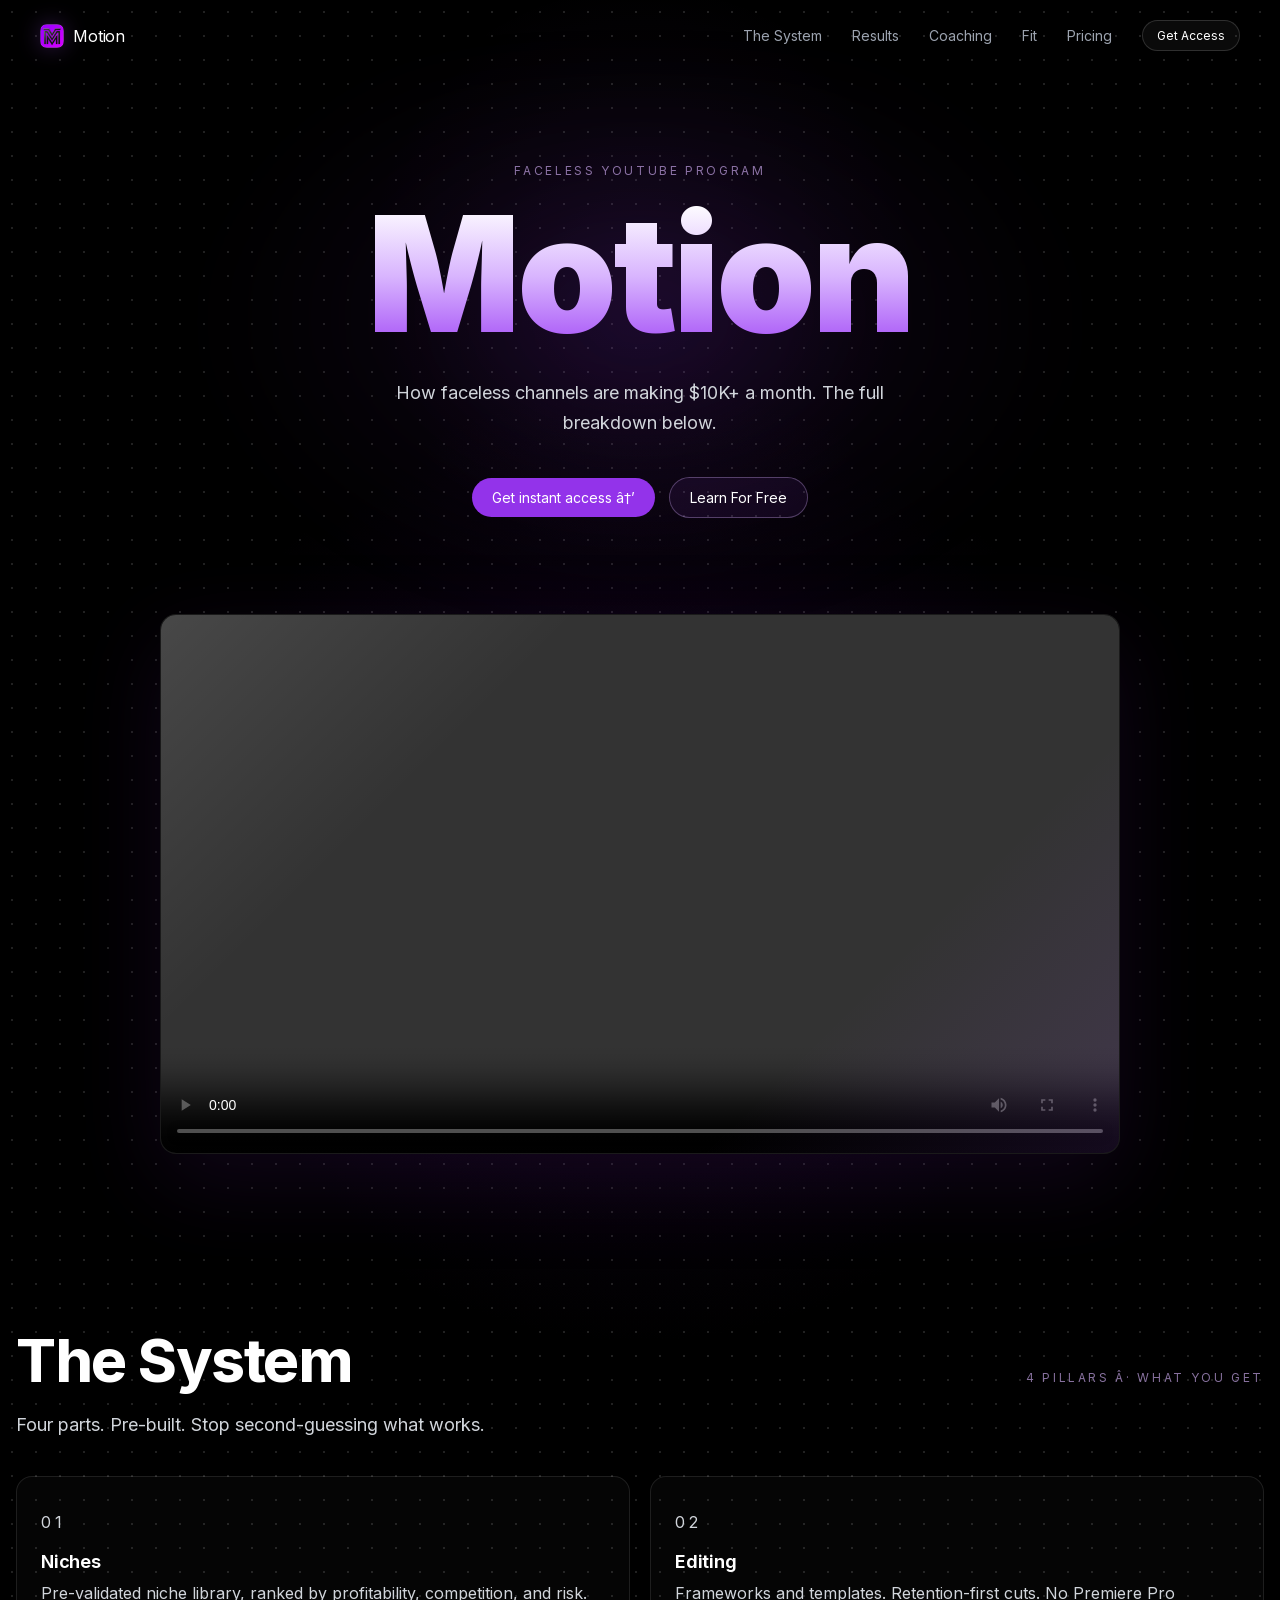
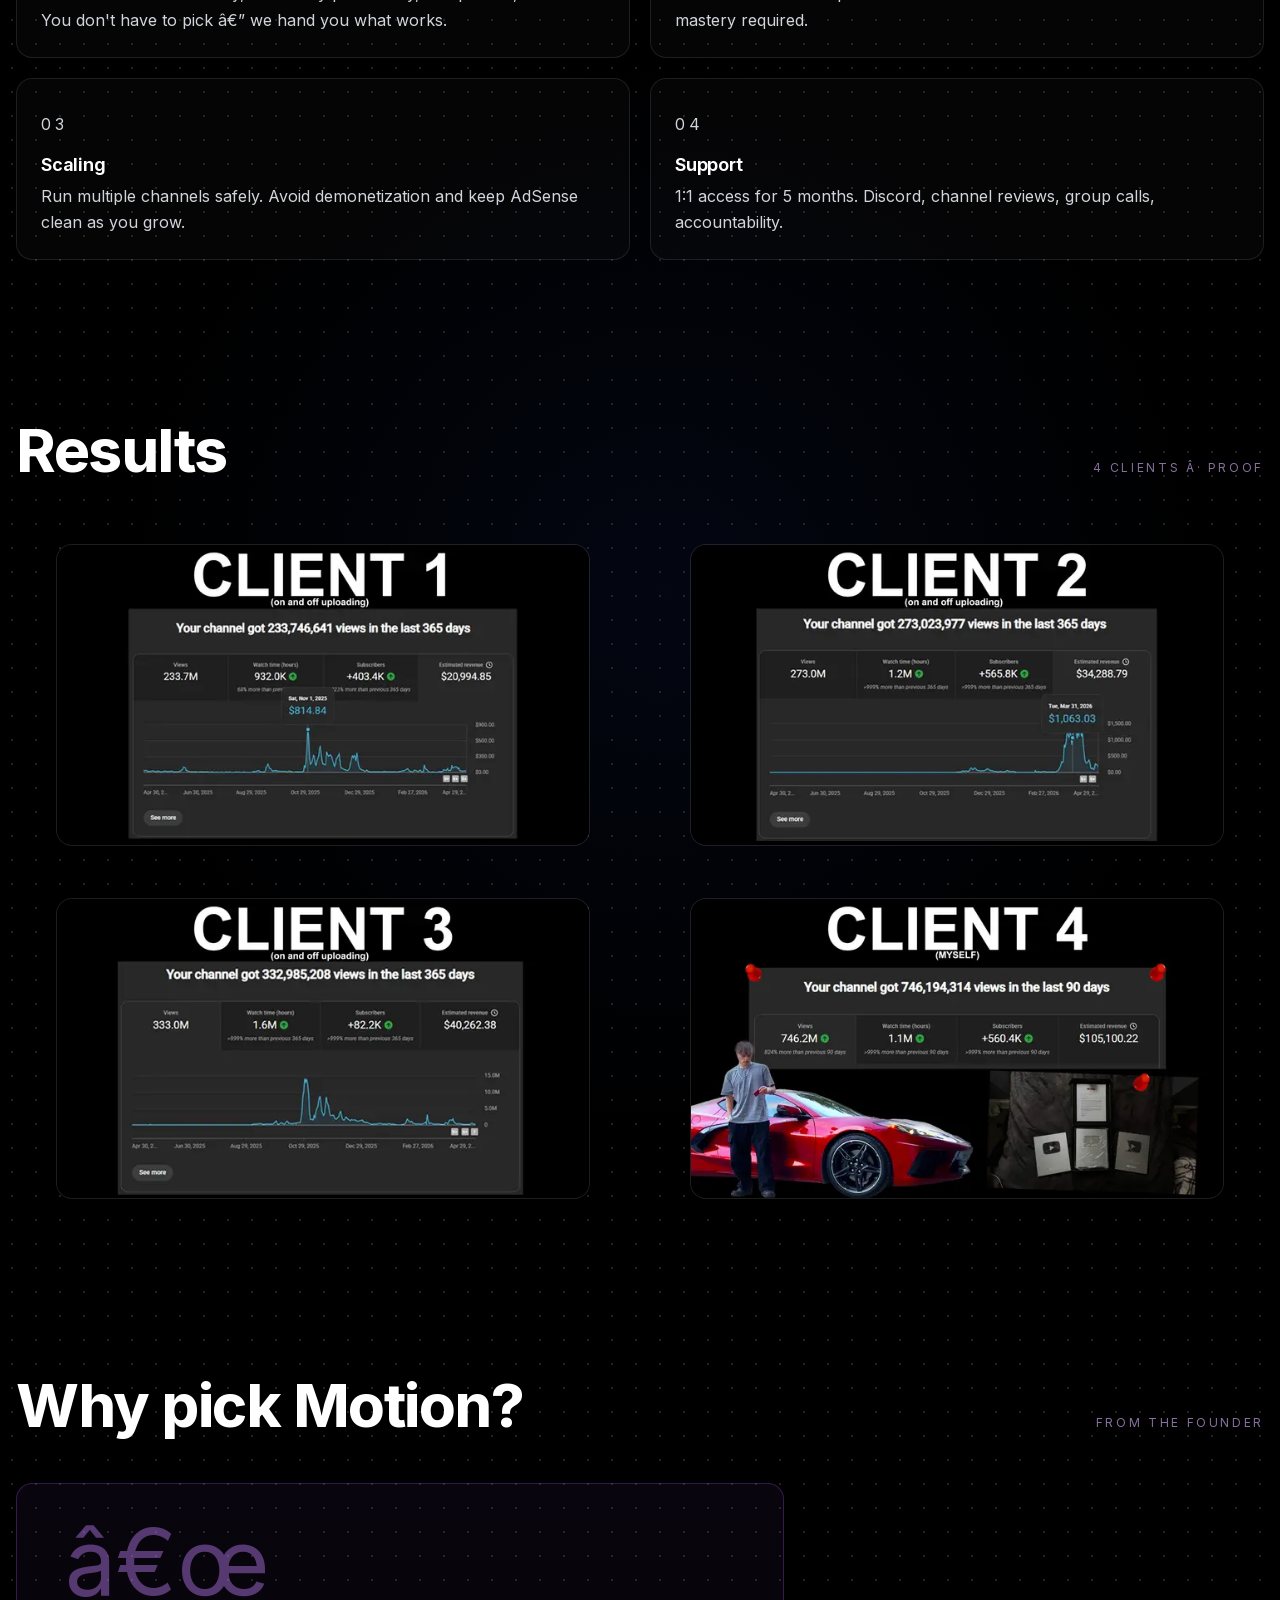
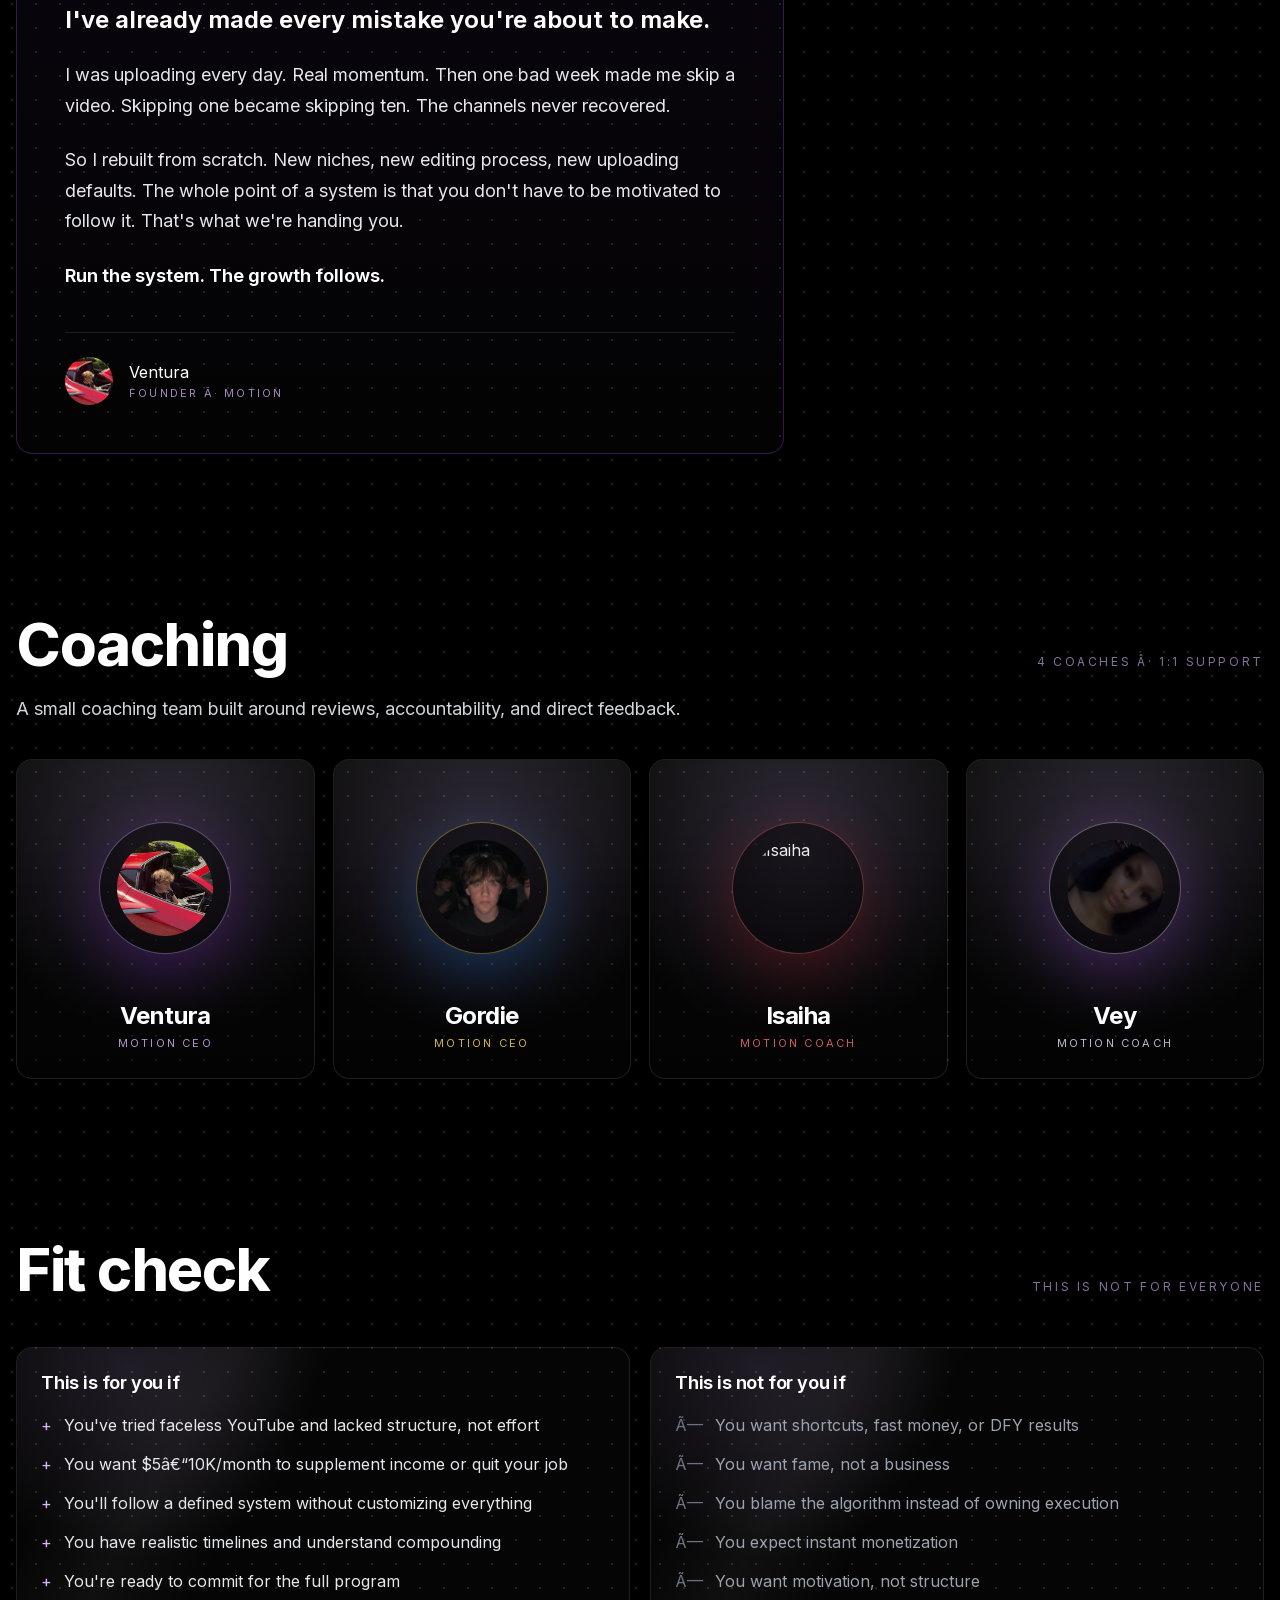
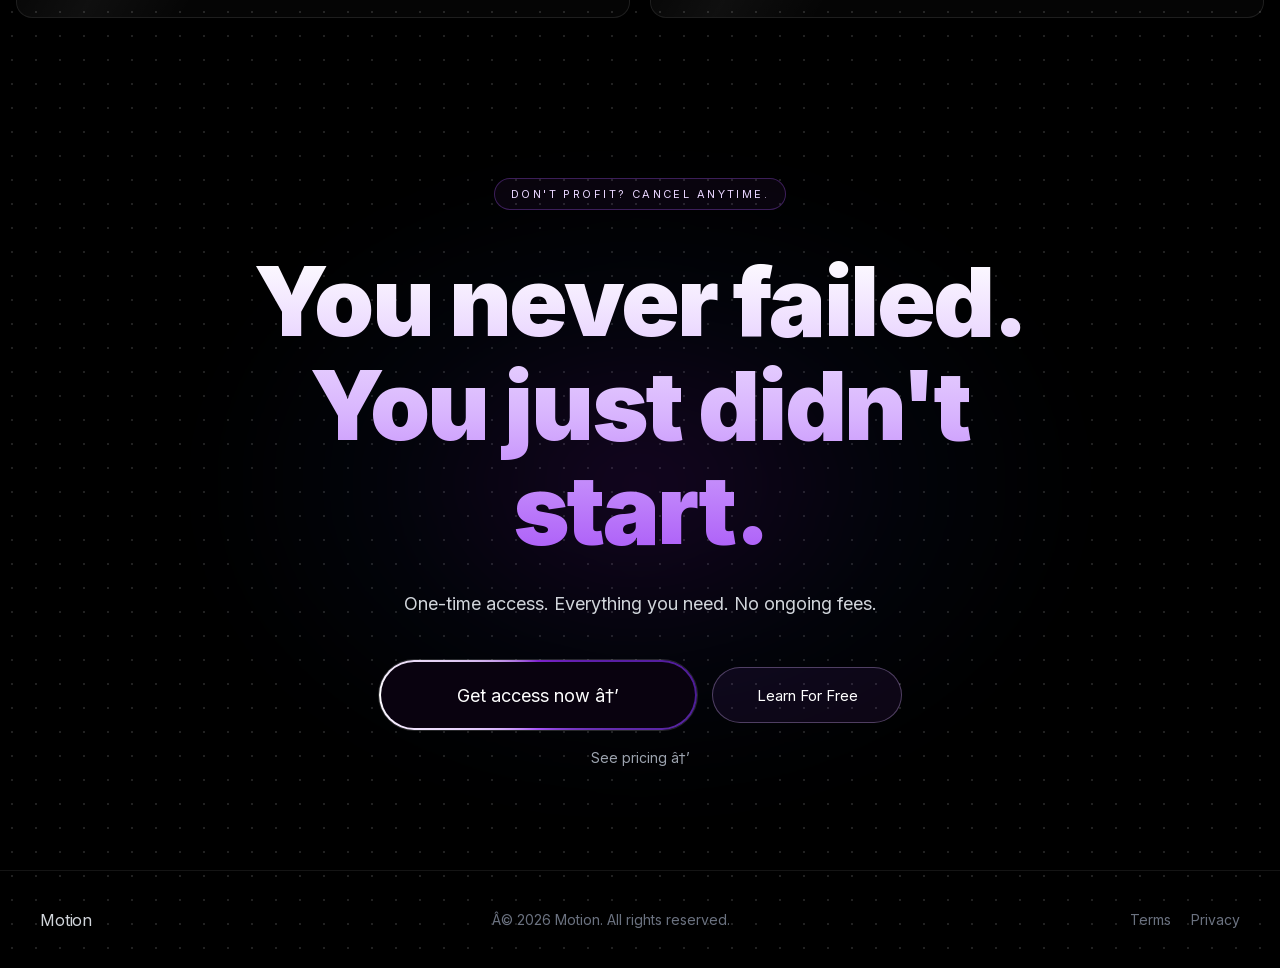
==== commit 4f72ff19: "Push for Anaylitics" ====
--- a/index.html
+++ b/index.html
@@ -1,4 +1,4 @@
-<!doctype html>
+﻿<!doctype html>
 <html lang="en">
   <head>
     <meta charset="utf-8">
@@ -45,7 +45,7 @@
           <h1 class="motion-title text-purple-grad">Motion</h1>
           <p class="hero-copy">How faceless channels are making $10K+ a month. The full breakdown below.</p>
           <div class="hero-actions">
-            <a class="primary" href="https://whop.com/joined/m0tion/products/doubletake-cd/">Get instant access →</a>
+            <a class="primary" href="https://whop.com/joined/m0tion/products/doubletake-cd/">Get instant access â†’</a>
             <button class="secondary-action" type="button" data-open-free-course>Learn For Free</button>
           </div>
         </div>
@@ -63,14 +63,14 @@
         <div class="container">
           <div class="section-head">
             <h2>The System</h2>
-            <span>4 PILLARS · WHAT YOU GET</span>
+            <span>4 PILLARS Â· WHAT YOU GET</span>
           </div>
           <p class="section-copy">Four parts. Pre-built. Stop second-guessing what works.</p>
           <div class="grid-two">
             <article class="card">
               <p class="num">01</p>
               <h3>Niches</h3>
-              <p>Pre-validated niche library, ranked by profitability, competition, and risk. You don't have to pick — we hand you what works.</p>
+              <p>Pre-validated niche library, ranked by profitability, competition, and risk. You don't have to pick â€” we hand you what works.</p>
             </article>
             <article class="card">
               <p class="num">02</p>
@@ -95,13 +95,13 @@
         <div class="container">
           <div class="section-head">
             <h2>Results</h2>
-            <span>4 CLIENTS · PROOF</span>
+            <span>4 CLIENTS Â· PROOF</span>
           </div>
           <div class="proof-grid">
-            <figure class="proof"><img src="./assets/client-1.webp" alt="Client 1 — 233.7M views, $20,994 in last 365 days"></figure>
-            <figure class="proof"><img src="./assets/client-2.webp" alt="Client 2 — 273.0M views, $34,288 in last 365 days"></figure>
-            <figure class="proof"><img src="./assets/client-3.webp" alt="Client 3 — 333.0M views, $40,262 in last 365 days"></figure>
-            <figure class="proof"><img src="./assets/client-4.webp" alt="Client 4 — 746.2M views, $105,100 in last 90 days"></figure>
+            <figure class="proof"><img src="./assets/client-1.webp" alt="Client 1 â€” 233.7M views, $20,994 in last 365 days"></figure>
+            <figure class="proof"><img src="./assets/client-2.webp" alt="Client 2 â€” 273.0M views, $34,288 in last 365 days"></figure>
+            <figure class="proof"><img src="./assets/client-3.webp" alt="Client 3 â€” 333.0M views, $40,262 in last 365 days"></figure>
+            <figure class="proof"><img src="./assets/client-4.webp" alt="Client 4 â€” 746.2M views, $105,100 in last 90 days"></figure>
           </div>
         </div>
       </section>
@@ -114,7 +114,7 @@
           </div>
           <div class="quote">
             <div class="quote-inner">
-              <span class="mark">“</span>
+              <span class="mark">â€œ</span>
               <article>
                 <p>I've already made every mistake you're about to make.</p>
                 <p>I was uploading every day. Real momentum. Then one bad week made me skip a video. Skipping one became skipping ten. The channels never recovered.</p>
@@ -125,7 +125,7 @@
                 <img src="./assets/ventura.webp" alt="Ventura">
                 <div>
                   <p>Ventura</p>
-                  <p>FOUNDER · MOTION</p>
+                  <p>FOUNDER Â· MOTION</p>
                 </div>
               </div>
             </div>
@@ -137,7 +137,7 @@
         <div class="container">
           <div class="section-head">
             <h2>Coaching</h2>
-            <span>4 COACHES · 1:1 SUPPORT</span>
+            <span>4 COACHES Â· 1:1 SUPPORT</span>
           </div>
           <p class="section-copy">A small coaching team built around reviews, accountability, and direct feedback.</p>
           <div class="coach-grid">
@@ -184,7 +184,7 @@
               <h3>This is for you if</h3>
               <ul>
                 <li><span>+</span><span>You've tried faceless YouTube and lacked structure, not effort</span></li>
-                <li><span>+</span><span>You want $5–10K/month to supplement income or quit your job</span></li>
+                <li><span>+</span><span>You want $5â€“10K/month to supplement income or quit your job</span></li>
                 <li><span>+</span><span>You'll follow a defined system without customizing everything</span></li>
                 <li><span>+</span><span>You have realistic timelines and understand compounding</span></li>
                 <li><span>+</span><span>You're ready to commit for the full program</span></li>
@@ -193,11 +193,11 @@
             <article class="fit-card muted">
               <h3>This is not for you if</h3>
               <ul>
-                <li><span>×</span><span>You want shortcuts, fast money, or DFY results</span></li>
-                <li><span>×</span><span>You want fame, not a business</span></li>
-                <li><span>×</span><span>You blame the algorithm instead of owning execution</span></li>
-                <li><span>×</span><span>You expect instant monetization</span></li>
-                <li><span>×</span><span>You want motivation, not structure</span></li>
+                <li><span>Ã—</span><span>You want shortcuts, fast money, or DFY results</span></li>
+                <li><span>Ã—</span><span>You want fame, not a business</span></li>
+                <li><span>Ã—</span><span>You blame the algorithm instead of owning execution</span></li>
+                <li><span>Ã—</span><span>You expect instant monetization</span></li>
+                <li><span>Ã—</span><span>You want motivation, not structure</span></li>
               </ul>
             </article>
           </div>
@@ -210,16 +210,16 @@
           <h2 class="text-purple-grad">You never failed. You just didn't start.</h2>
           <p>One-time access. Everything you need. No ongoing fees.</p>
           <div class="cta-actions">
-            <a class="big-button" href="https://whop.com/joined/m0tion/products/doubletake-cd/">Get access now →</a>
+            <a class="big-button" href="https://whop.com/joined/m0tion/products/doubletake-cd/">Get access now â†’</a>
             <button class="learn-button" type="button" data-open-free-course>Learn For Free</button>
           </div>
-          <a class="pricing-link" href="./pricing/">See pricing →</a>
+          <a class="pricing-link" href="./pricing/">See pricing â†’</a>
         </div>
       </section>
 
       <div class="modal-backdrop" data-free-course-modal hidden>
         <div class="free-modal" role="dialog" aria-modal="true" aria-labelledby="free-course-title">
-          <button class="modal-close" type="button" aria-label="Close free course form" data-close-free-course>×</button>
+          <button class="modal-close" type="button" aria-label="Close free course form" data-close-free-course>Ã—</button>
           <div class="modal-brand">
             <img src="./assets/motion-logo.png" alt="Studio Motion">
             <span>Studio Motion</span>
@@ -249,11 +249,13 @@
       <footer class="footer">
         <div class="footer-inner">
           <span class="brand">Motion</span>
-          <span>© 2026 Motion. All rights reserved.</span>
+          <span>Â© 2026 Motion. All rights reserved.</span>
           <span class="footer-links"><a href="#">Terms</a><a href="#">Privacy</a></span>
         </div>
       </footer>
     </main>
     <script src="./script.js"></script>
+    <script defer src="/_vercel/insights/script.js"></script>
   </body>
 </html>
+
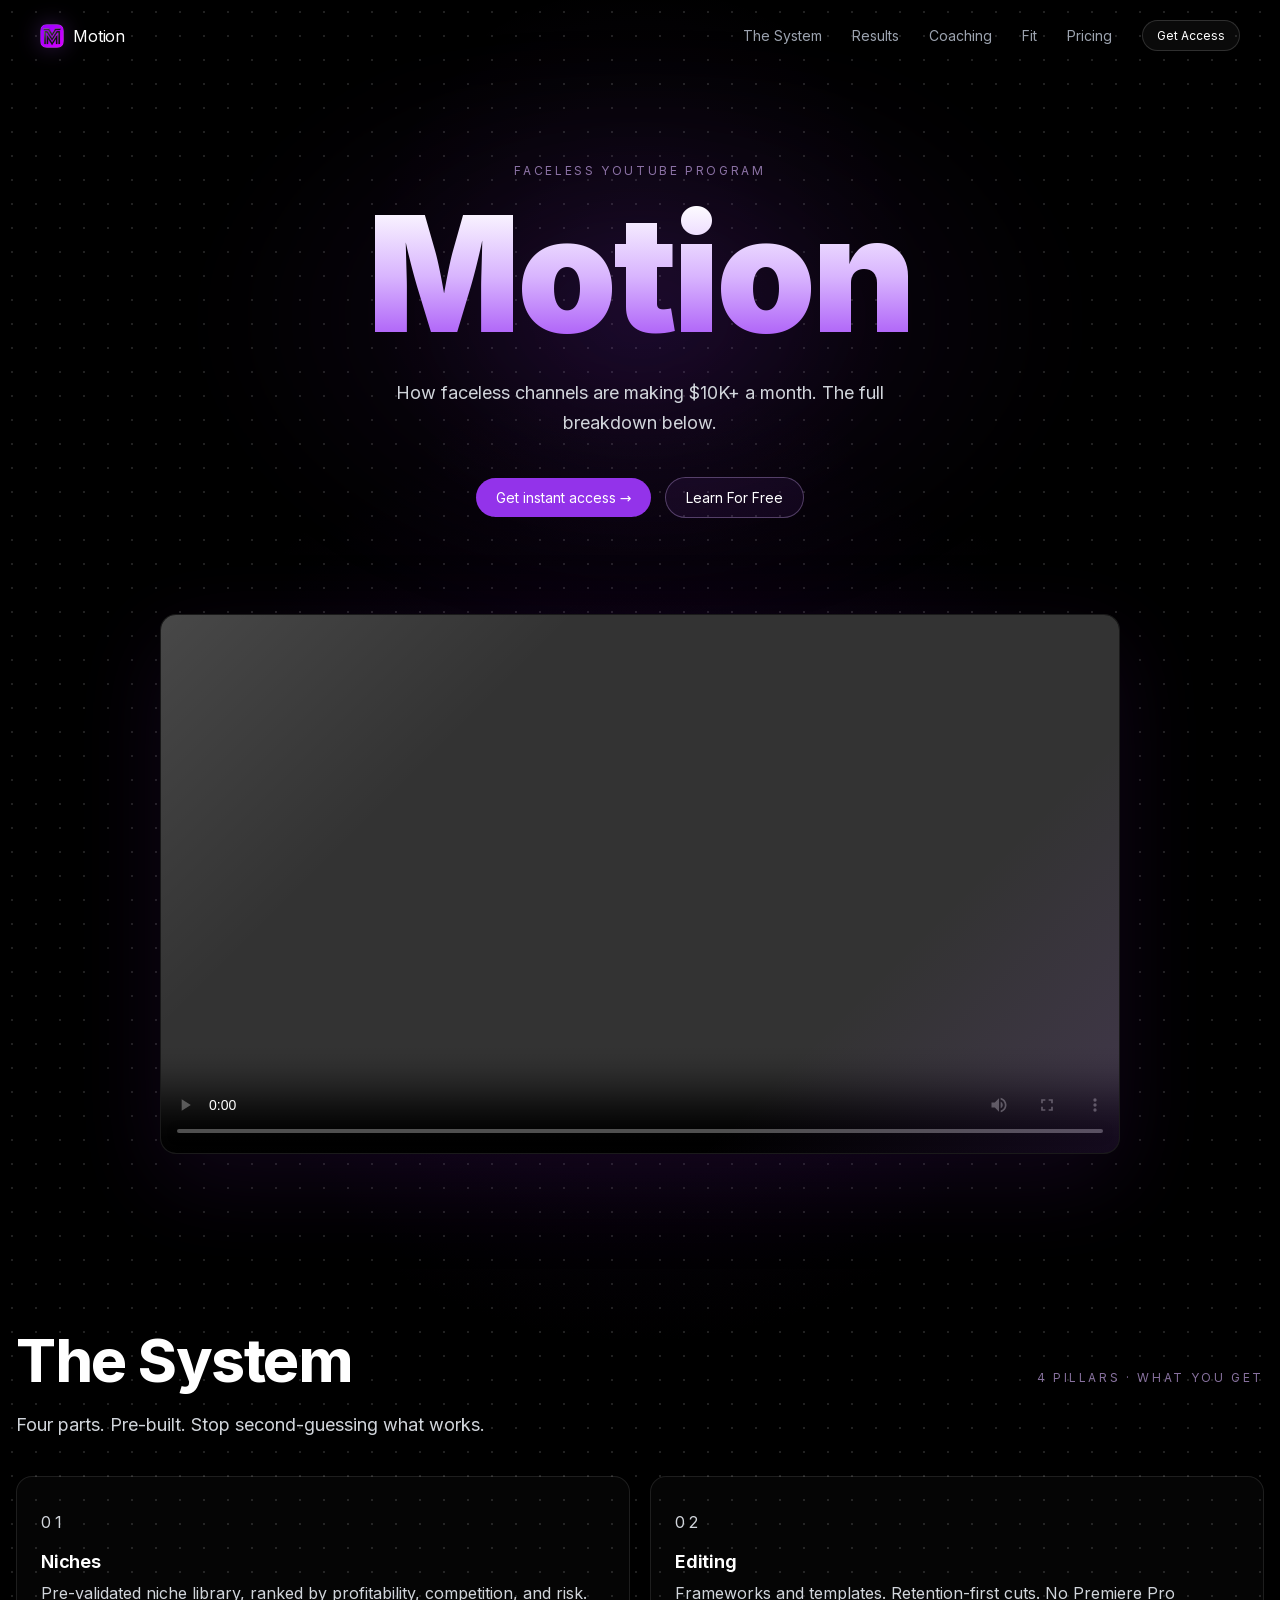
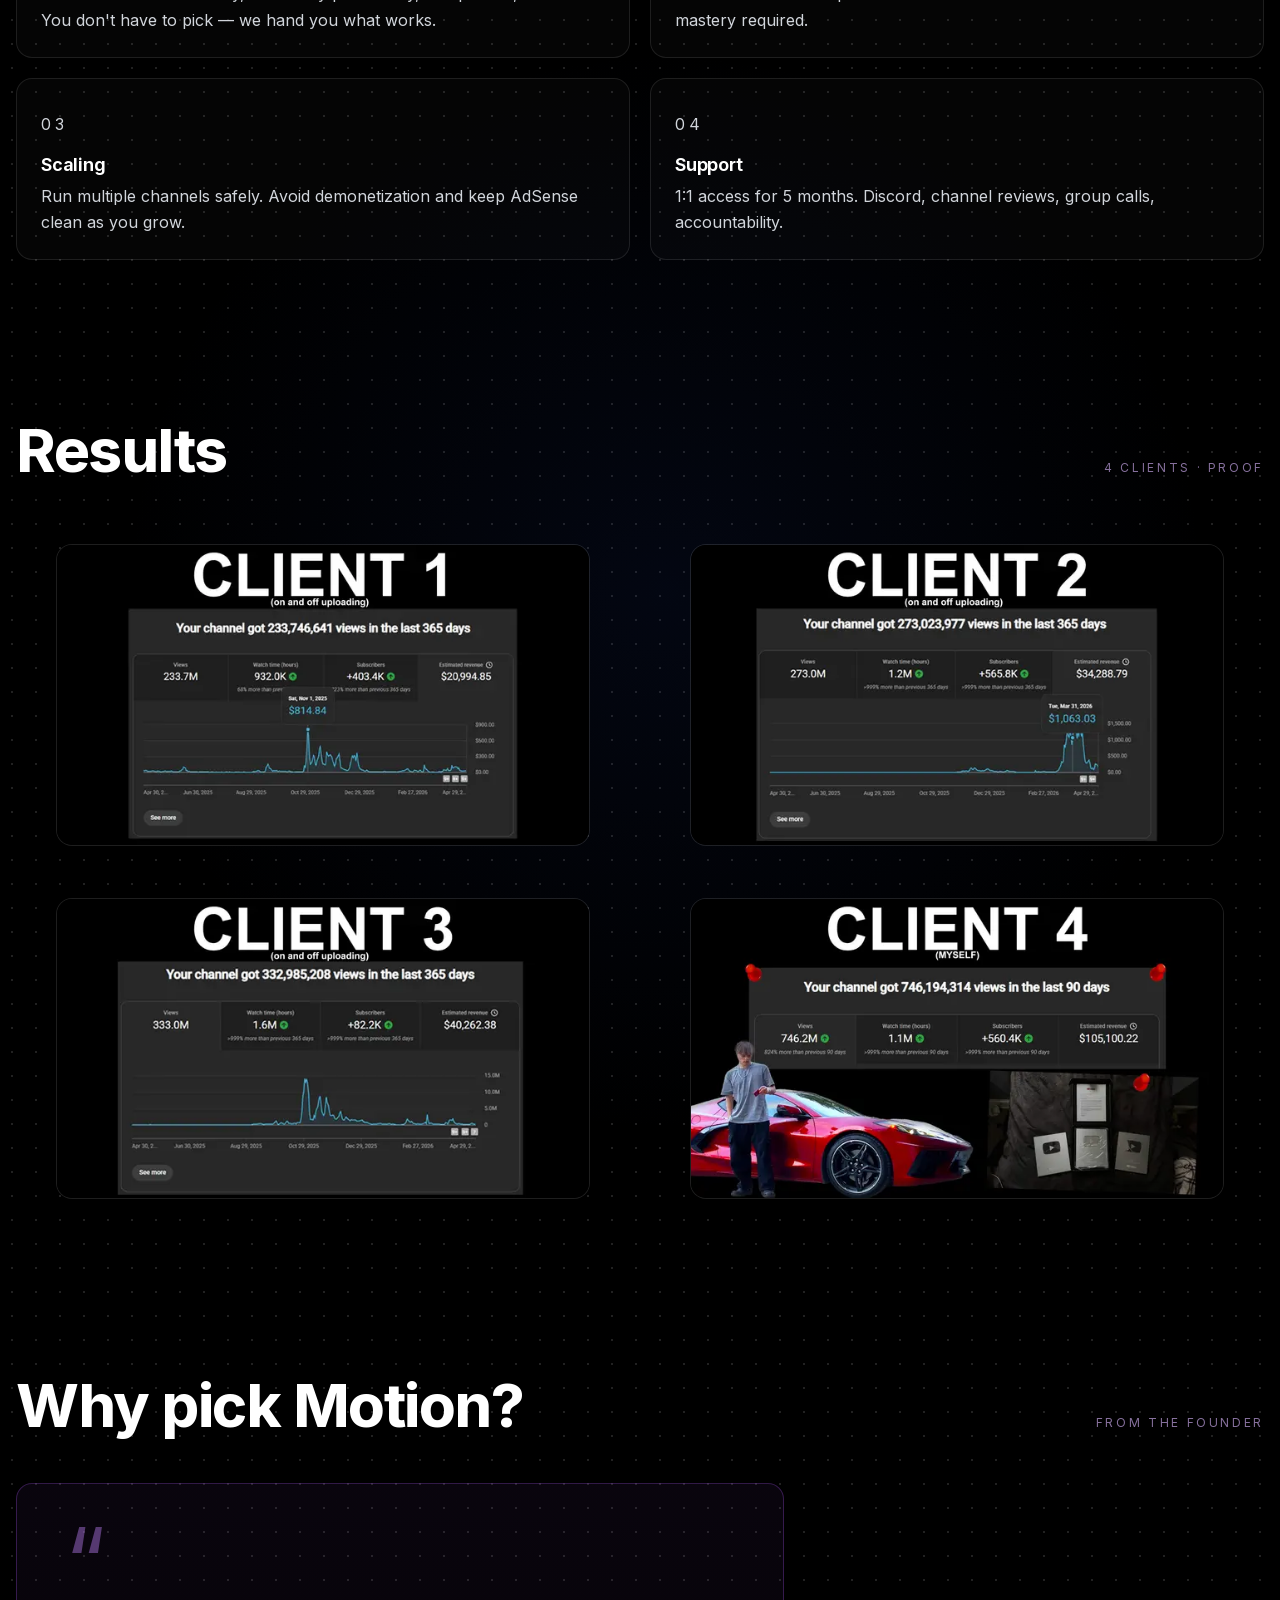
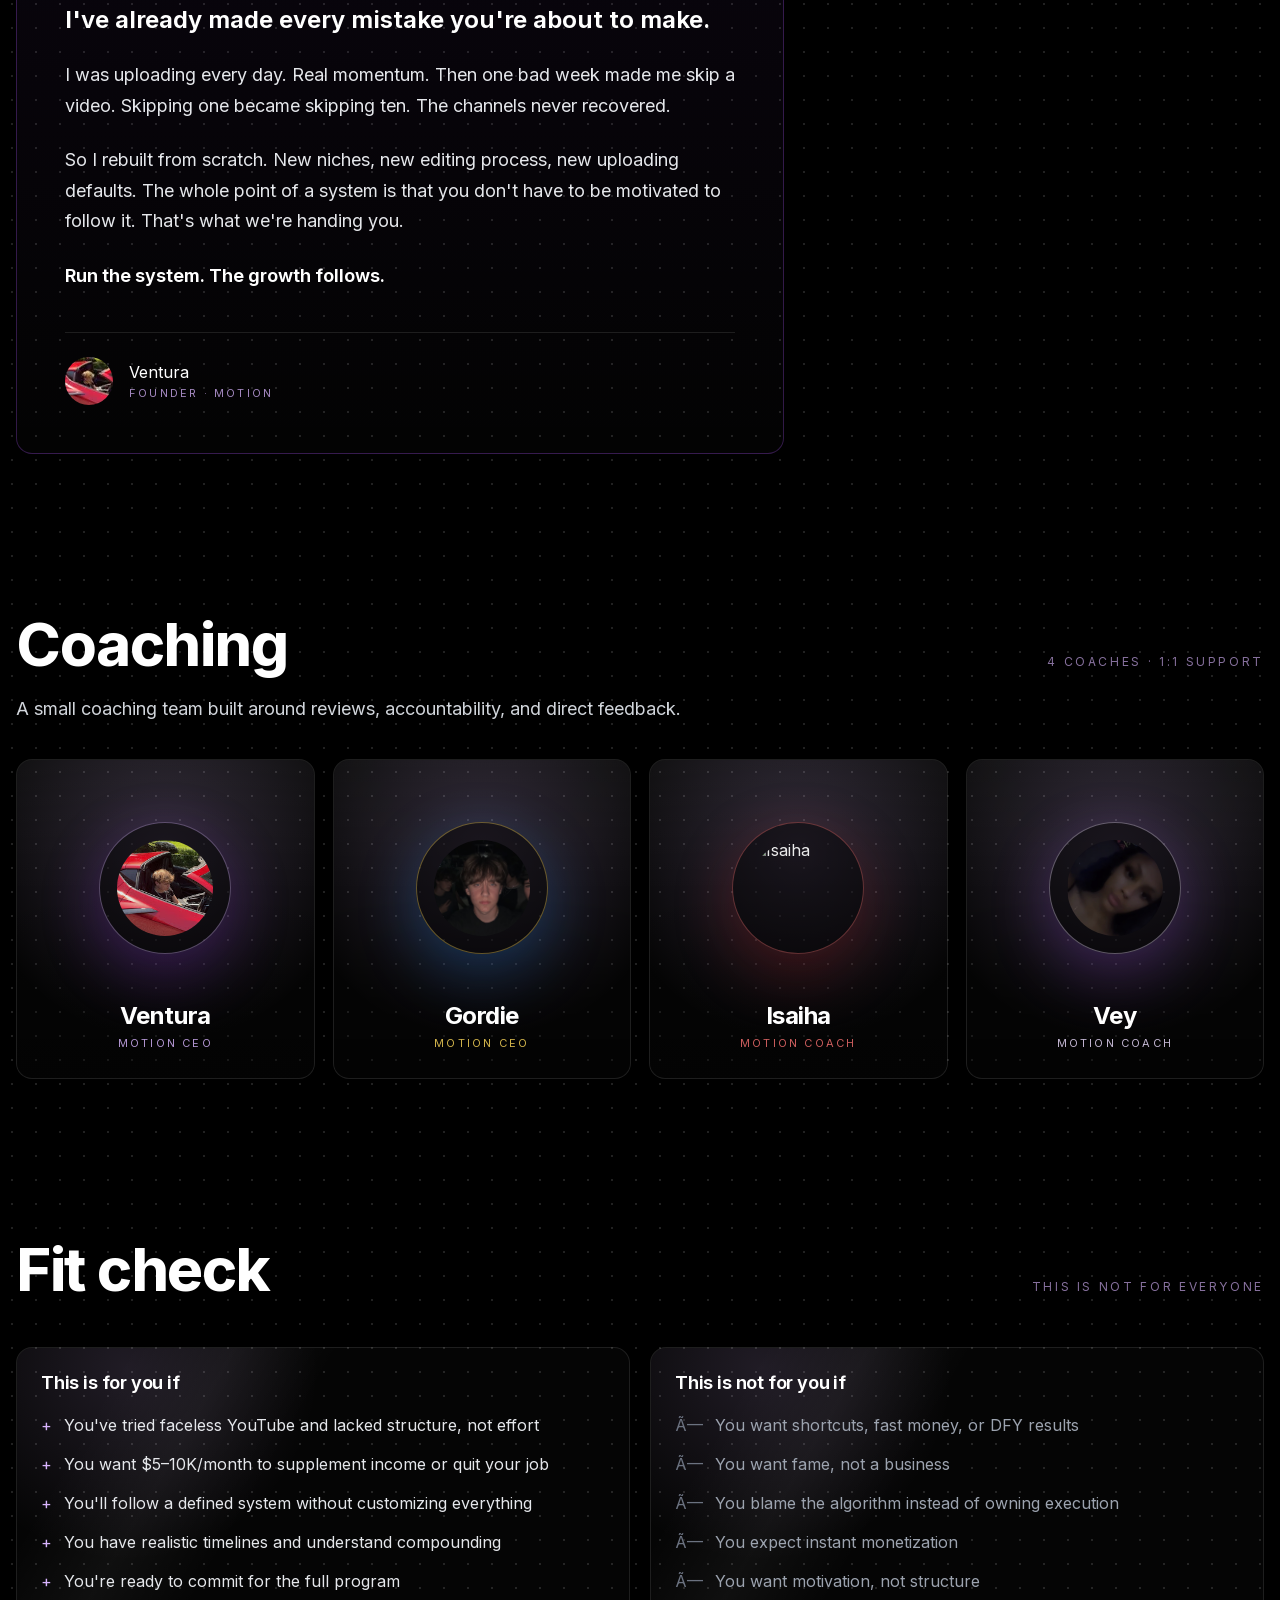
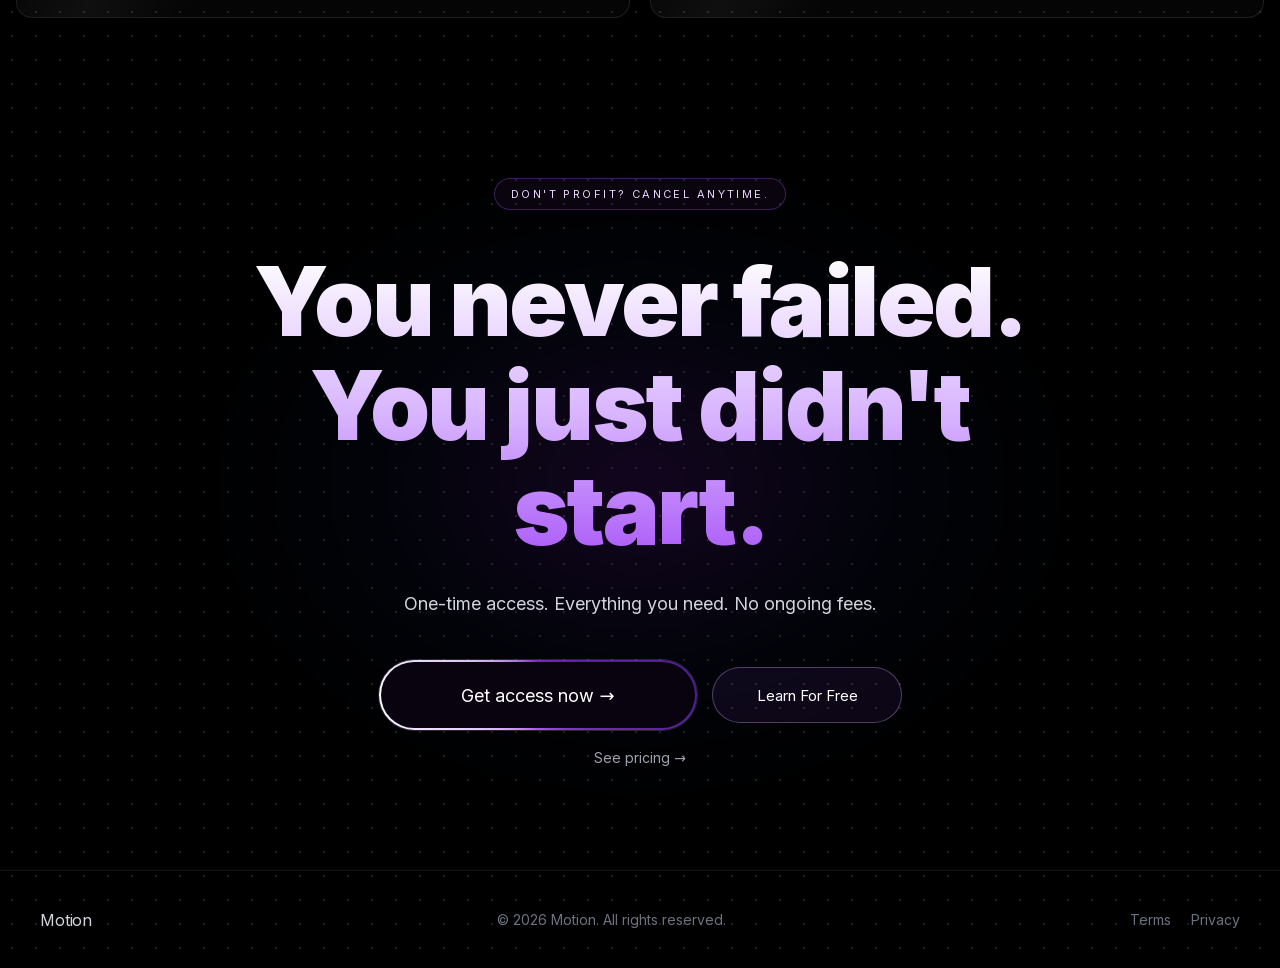
==== commit 32883660: "Fixing HTML" ====
--- a/index.html
+++ b/index.html
@@ -45,7 +45,7 @@
           <h1 class="motion-title text-purple-grad">Motion</h1>
           <p class="hero-copy">How faceless channels are making $10K+ a month. The full breakdown below.</p>
           <div class="hero-actions">
-            <a class="primary" href="https://whop.com/joined/m0tion/products/doubletake-cd/">Get instant access â†’</a>
+            <a class="primary" href="https://whop.com/joined/m0tion/products/doubletake-cd/">Get instant access &rarr;</a>
             <button class="secondary-action" type="button" data-open-free-course>Learn For Free</button>
           </div>
         </div>
@@ -63,14 +63,14 @@
         <div class="container">
           <div class="section-head">
             <h2>The System</h2>
-            <span>4 PILLARS Â· WHAT YOU GET</span>
+            <span>4 PILLARS &middot; WHAT YOU GET</span>
           </div>
           <p class="section-copy">Four parts. Pre-built. Stop second-guessing what works.</p>
           <div class="grid-two">
             <article class="card">
               <p class="num">01</p>
               <h3>Niches</h3>
-              <p>Pre-validated niche library, ranked by profitability, competition, and risk. You don't have to pick â€” we hand you what works.</p>
+              <p>Pre-validated niche library, ranked by profitability, competition, and risk. You don't have to pick &mdash; we hand you what works.</p>
             </article>
             <article class="card">
               <p class="num">02</p>
@@ -95,13 +95,13 @@
         <div class="container">
           <div class="section-head">
             <h2>Results</h2>
-            <span>4 CLIENTS Â· PROOF</span>
+            <span>4 CLIENTS &middot; PROOF</span>
           </div>
           <div class="proof-grid">
-            <figure class="proof"><img src="./assets/client-1.webp" alt="Client 1 â€” 233.7M views, $20,994 in last 365 days"></figure>
-            <figure class="proof"><img src="./assets/client-2.webp" alt="Client 2 â€” 273.0M views, $34,288 in last 365 days"></figure>
-            <figure class="proof"><img src="./assets/client-3.webp" alt="Client 3 â€” 333.0M views, $40,262 in last 365 days"></figure>
-            <figure class="proof"><img src="./assets/client-4.webp" alt="Client 4 â€” 746.2M views, $105,100 in last 90 days"></figure>
+            <figure class="proof"><img src="./assets/client-1.webp" alt="Client 1 &mdash; 233.7M views, $20,994 in last 365 days"></figure>
+            <figure class="proof"><img src="./assets/client-2.webp" alt="Client 2 &mdash; 273.0M views, $34,288 in last 365 days"></figure>
+            <figure class="proof"><img src="./assets/client-3.webp" alt="Client 3 &mdash; 333.0M views, $40,262 in last 365 days"></figure>
+            <figure class="proof"><img src="./assets/client-4.webp" alt="Client 4 &mdash; 746.2M views, $105,100 in last 90 days"></figure>
           </div>
         </div>
       </section>
@@ -114,7 +114,7 @@
           </div>
           <div class="quote">
             <div class="quote-inner">
-              <span class="mark">â€œ</span>
+              <span class="mark">&ldquo;</span>
               <article>
                 <p>I've already made every mistake you're about to make.</p>
                 <p>I was uploading every day. Real momentum. Then one bad week made me skip a video. Skipping one became skipping ten. The channels never recovered.</p>
@@ -125,7 +125,7 @@
                 <img src="./assets/ventura.webp" alt="Ventura">
                 <div>
                   <p>Ventura</p>
-                  <p>FOUNDER Â· MOTION</p>
+                  <p>FOUNDER &middot; MOTION</p>
                 </div>
               </div>
             </div>
@@ -137,7 +137,7 @@
         <div class="container">
           <div class="section-head">
             <h2>Coaching</h2>
-            <span>4 COACHES Â· 1:1 SUPPORT</span>
+            <span>4 COACHES &middot; 1:1 SUPPORT</span>
           </div>
           <p class="section-copy">A small coaching team built around reviews, accountability, and direct feedback.</p>
           <div class="coach-grid">
@@ -184,7 +184,7 @@
               <h3>This is for you if</h3>
               <ul>
                 <li><span>+</span><span>You've tried faceless YouTube and lacked structure, not effort</span></li>
-                <li><span>+</span><span>You want $5â€“10K/month to supplement income or quit your job</span></li>
+                <li><span>+</span><span>You want $5&ndash;10K/month to supplement income or quit your job</span></li>
                 <li><span>+</span><span>You'll follow a defined system without customizing everything</span></li>
                 <li><span>+</span><span>You have realistic timelines and understand compounding</span></li>
                 <li><span>+</span><span>You're ready to commit for the full program</span></li>
@@ -210,10 +210,10 @@
           <h2 class="text-purple-grad">You never failed. You just didn't start.</h2>
           <p>One-time access. Everything you need. No ongoing fees.</p>
           <div class="cta-actions">
-            <a class="big-button" href="https://whop.com/joined/m0tion/products/doubletake-cd/">Get access now â†’</a>
+            <a class="big-button" href="https://whop.com/joined/m0tion/products/doubletake-cd/">Get access now &rarr;</a>
             <button class="learn-button" type="button" data-open-free-course>Learn For Free</button>
           </div>
-          <a class="pricing-link" href="./pricing/">See pricing â†’</a>
+          <a class="pricing-link" href="./pricing/">See pricing &rarr;</a>
         </div>
       </section>
 
@@ -249,7 +249,7 @@
       <footer class="footer">
         <div class="footer-inner">
           <span class="brand">Motion</span>
-          <span>Â© 2026 Motion. All rights reserved.</span>
+          <span>&copy; 2026 Motion. All rights reserved.</span>
           <span class="footer-links"><a href="#">Terms</a><a href="#">Privacy</a></span>
         </div>
       </footer>
@@ -259,3 +259,4 @@
   </body>
 </html>
 
+
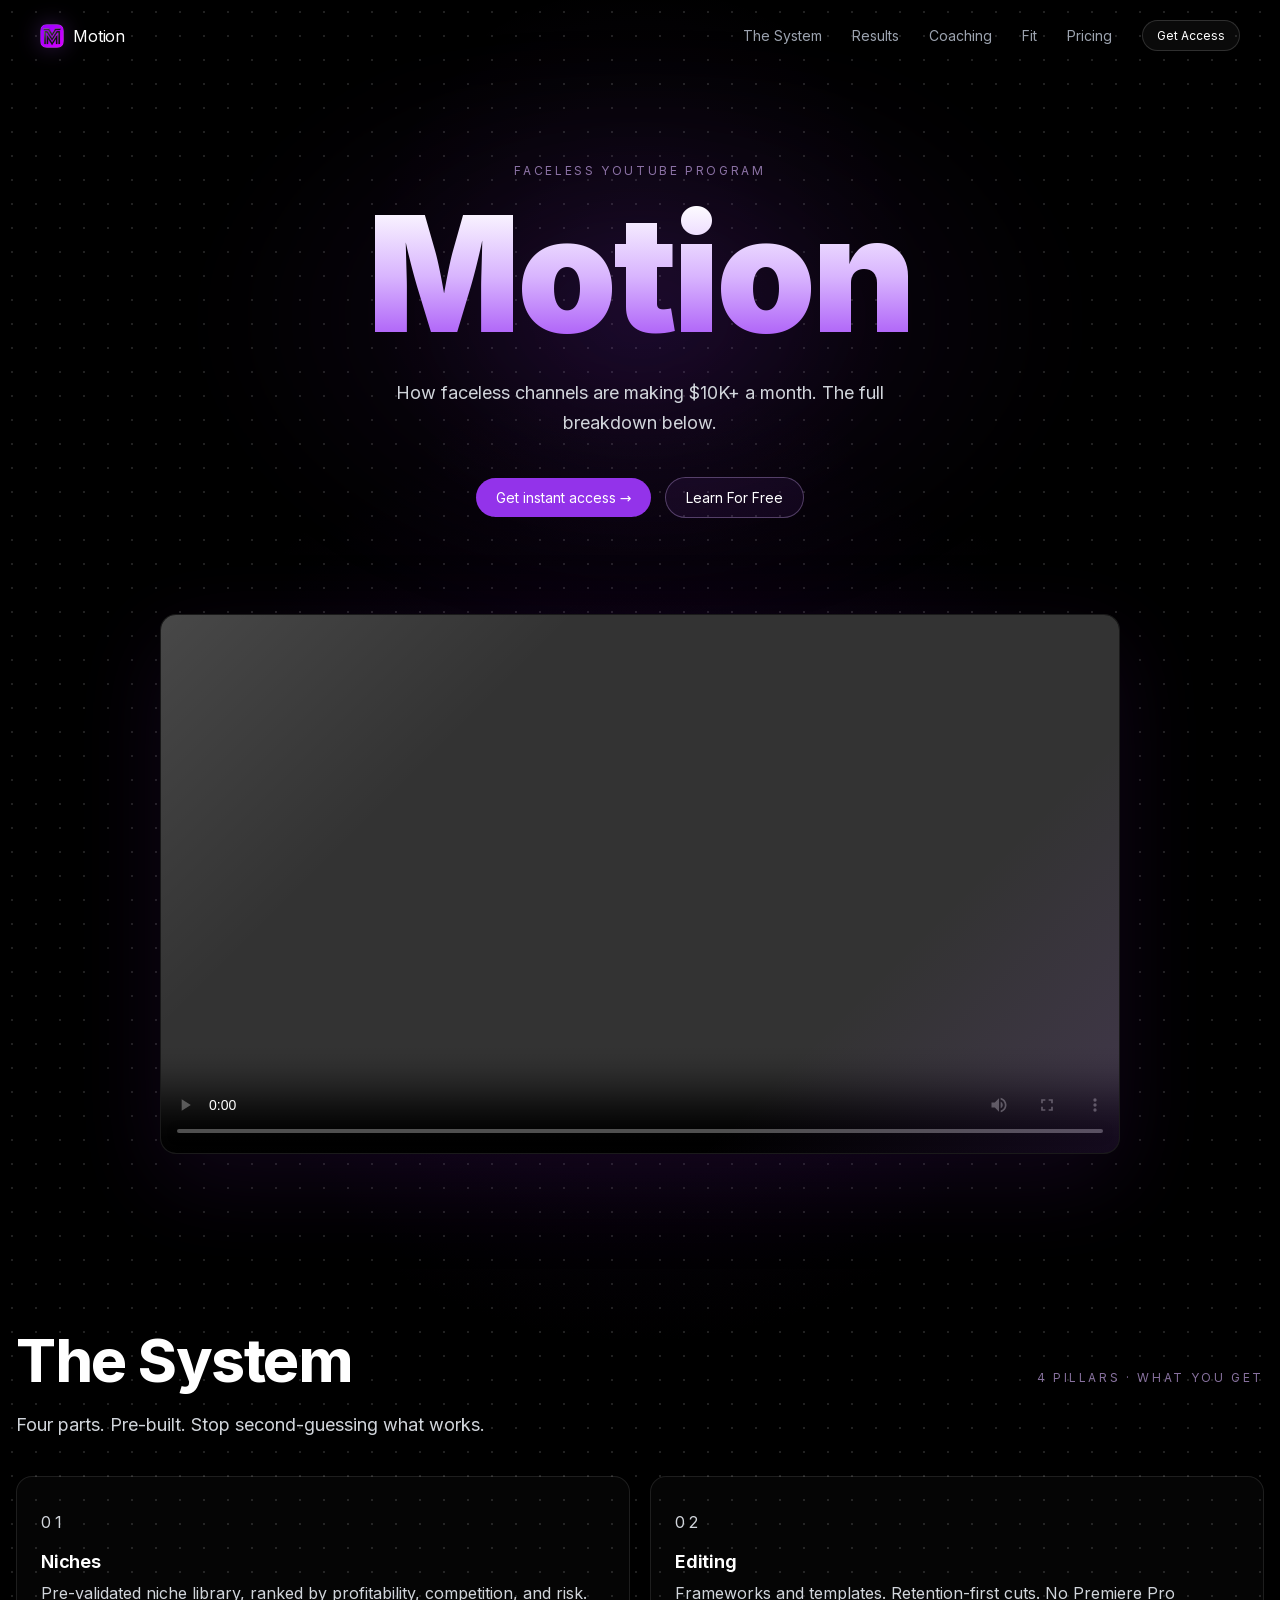
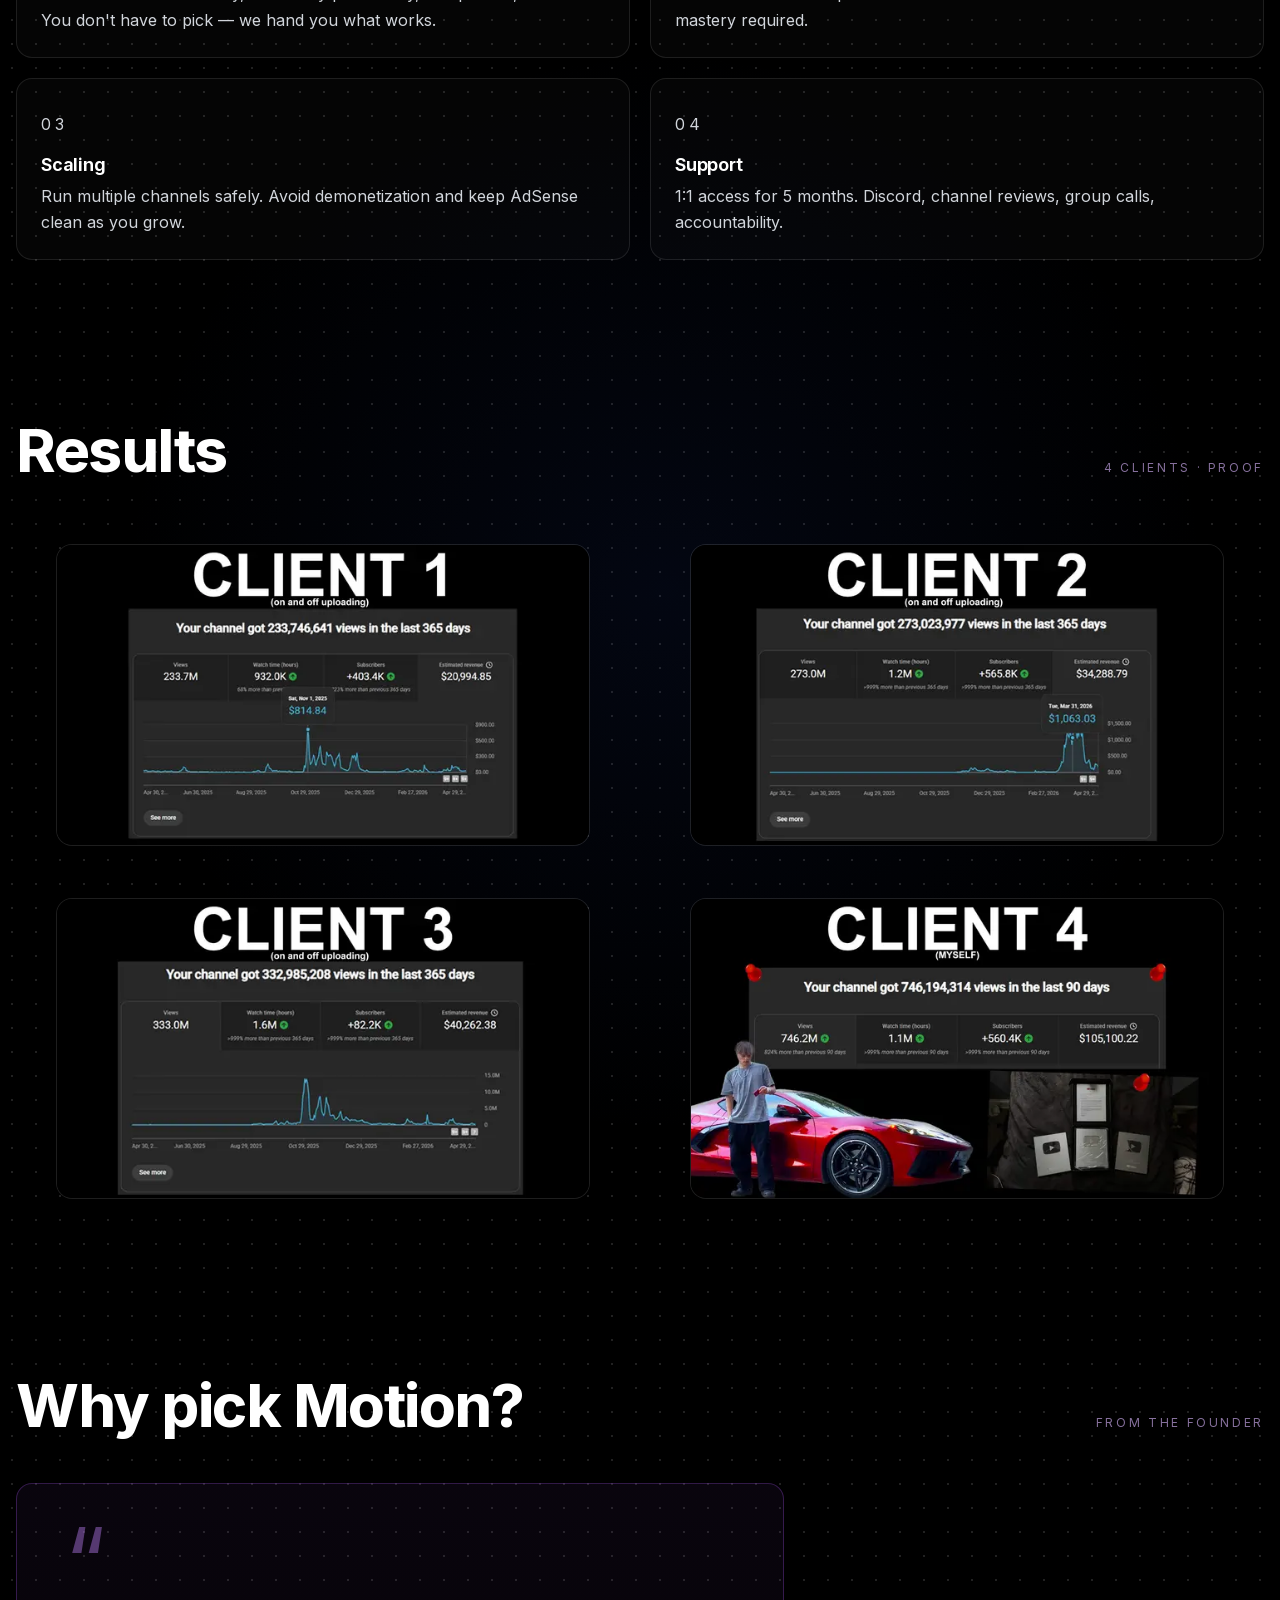
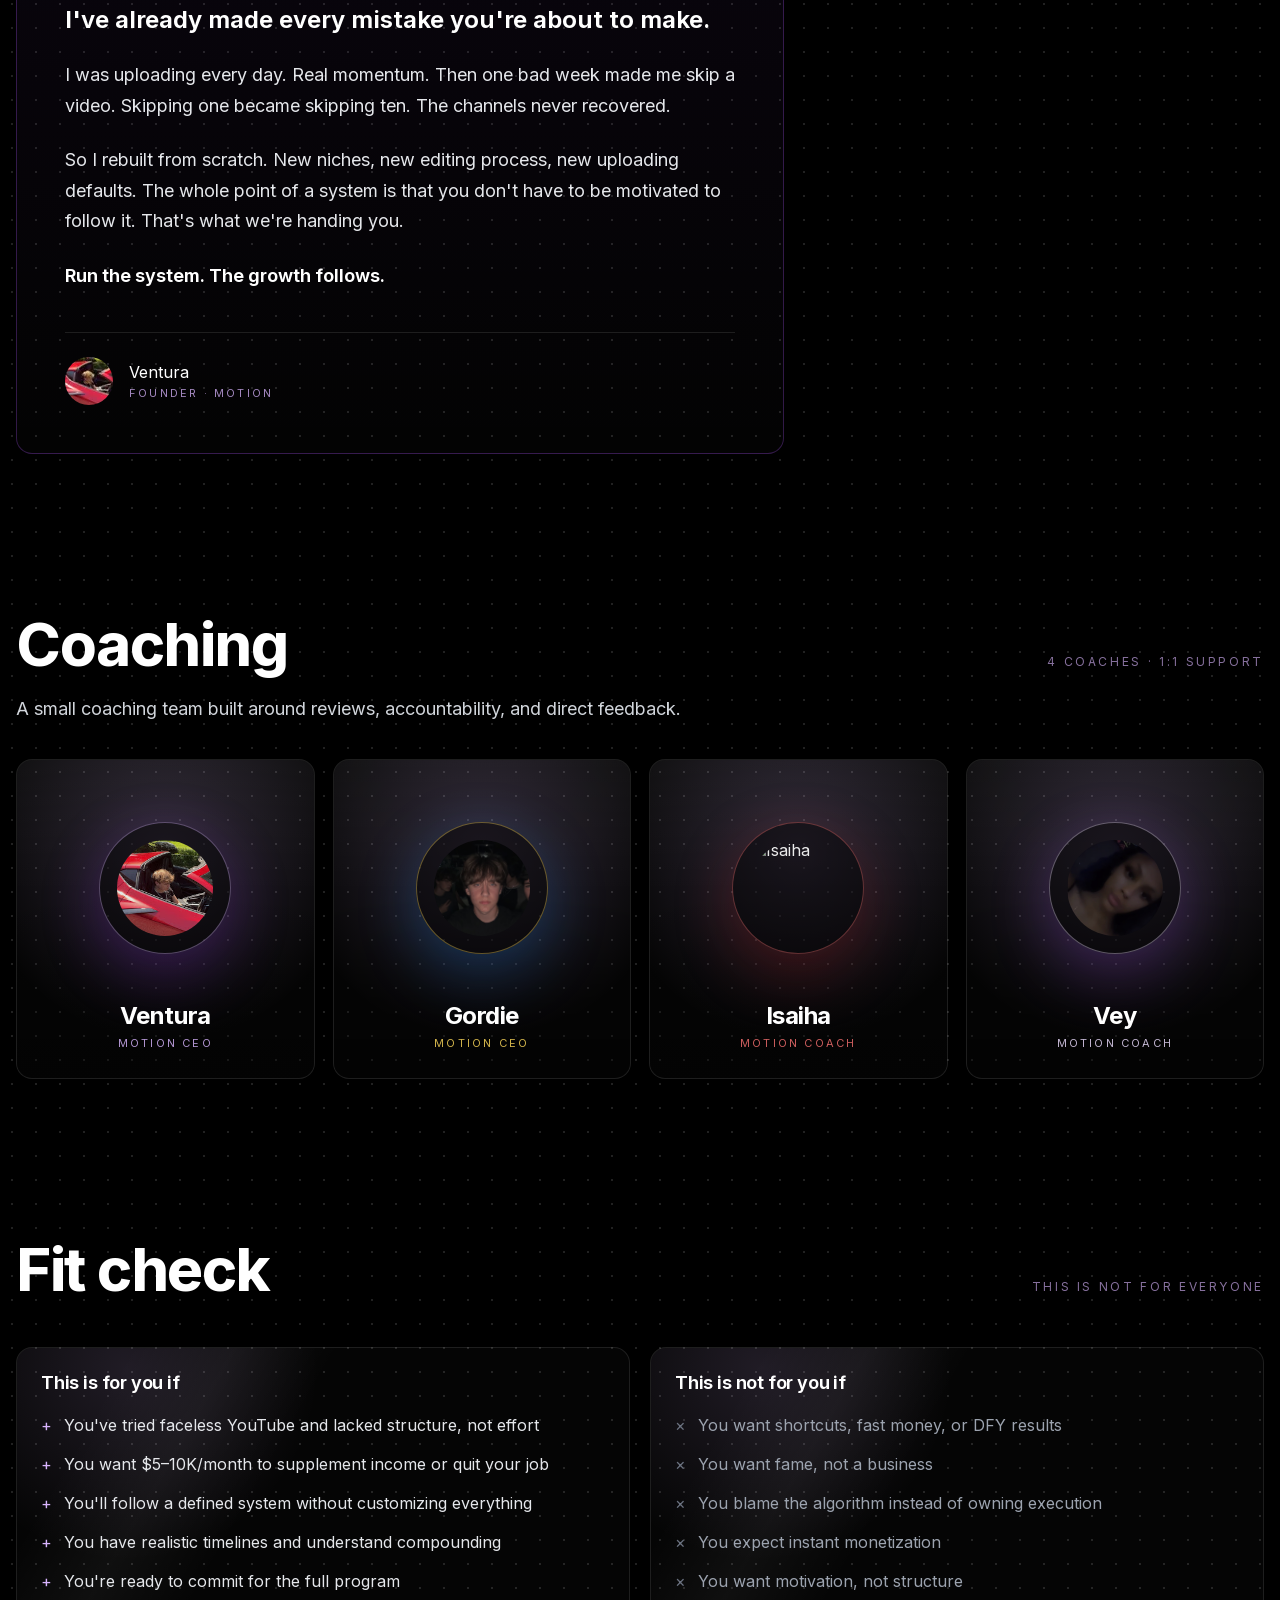
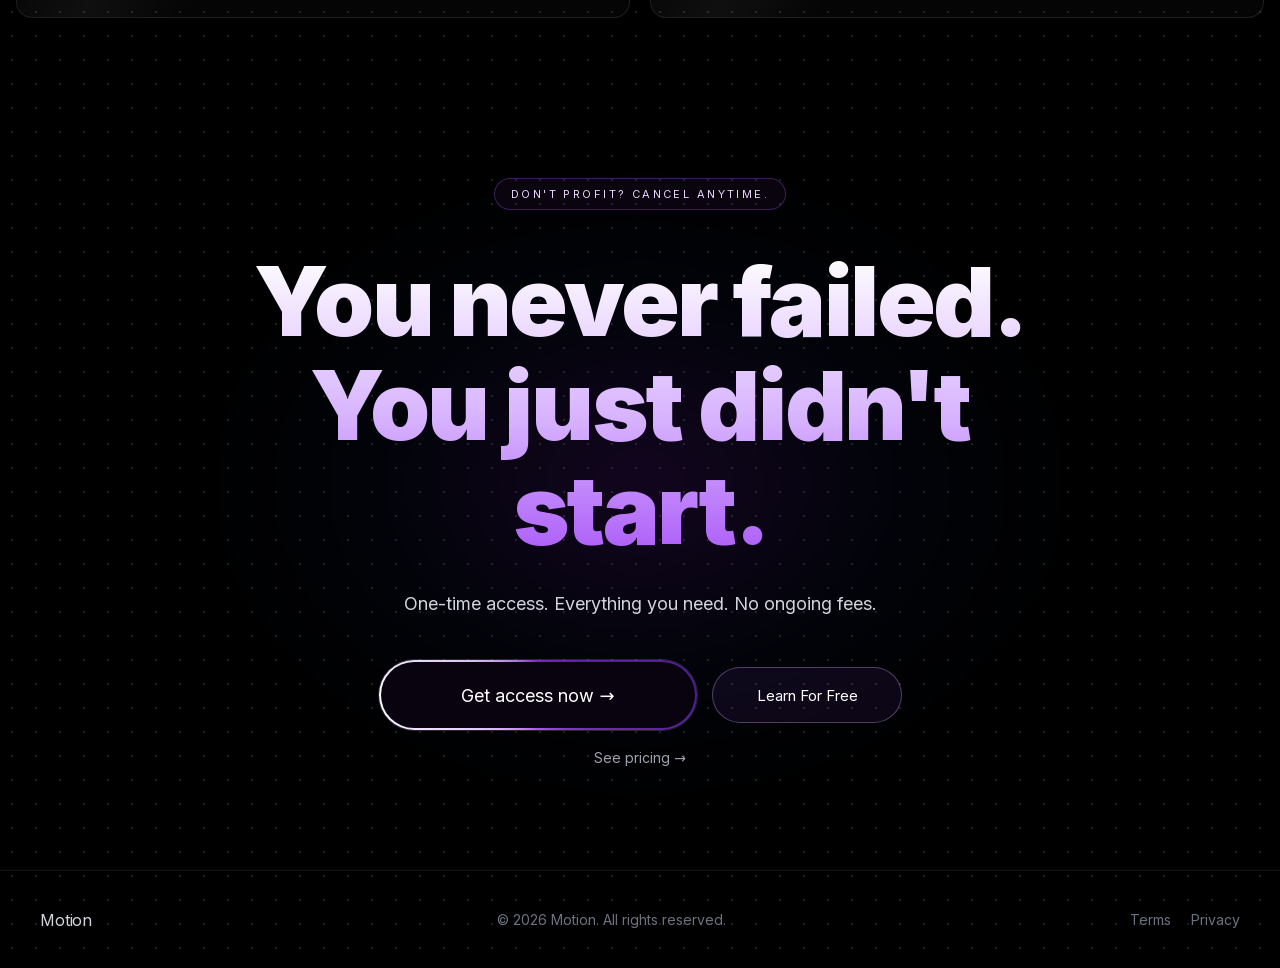
==== commit f52b44af: "Fix" ====
--- a/index.html
+++ b/index.html
@@ -193,11 +193,11 @@
             <article class="fit-card muted">
               <h3>This is not for you if</h3>
               <ul>
-                <li><span>Ã—</span><span>You want shortcuts, fast money, or DFY results</span></li>
-                <li><span>Ã—</span><span>You want fame, not a business</span></li>
-                <li><span>Ã—</span><span>You blame the algorithm instead of owning execution</span></li>
-                <li><span>Ã—</span><span>You expect instant monetization</span></li>
-                <li><span>Ã—</span><span>You want motivation, not structure</span></li>
+                <li><span>&times;</span><span>You want shortcuts, fast money, or DFY results</span></li>
+                <li><span>&times;</span><span>You want fame, not a business</span></li>
+                <li><span>&times;</span><span>You blame the algorithm instead of owning execution</span></li>
+                <li><span>&times;</span><span>You expect instant monetization</span></li>
+                <li><span>&times;</span><span>You want motivation, not structure</span></li>
               </ul>
             </article>
           </div>
@@ -219,7 +219,7 @@
 
       <div class="modal-backdrop" data-free-course-modal hidden>
         <div class="free-modal" role="dialog" aria-modal="true" aria-labelledby="free-course-title">
-          <button class="modal-close" type="button" aria-label="Close free course form" data-close-free-course>Ã—</button>
+          <button class="modal-close" type="button" aria-label="Close free course form" data-close-free-course>&times;</button>
           <div class="modal-brand">
             <img src="./assets/motion-logo.png" alt="Studio Motion">
             <span>Studio Motion</span>
